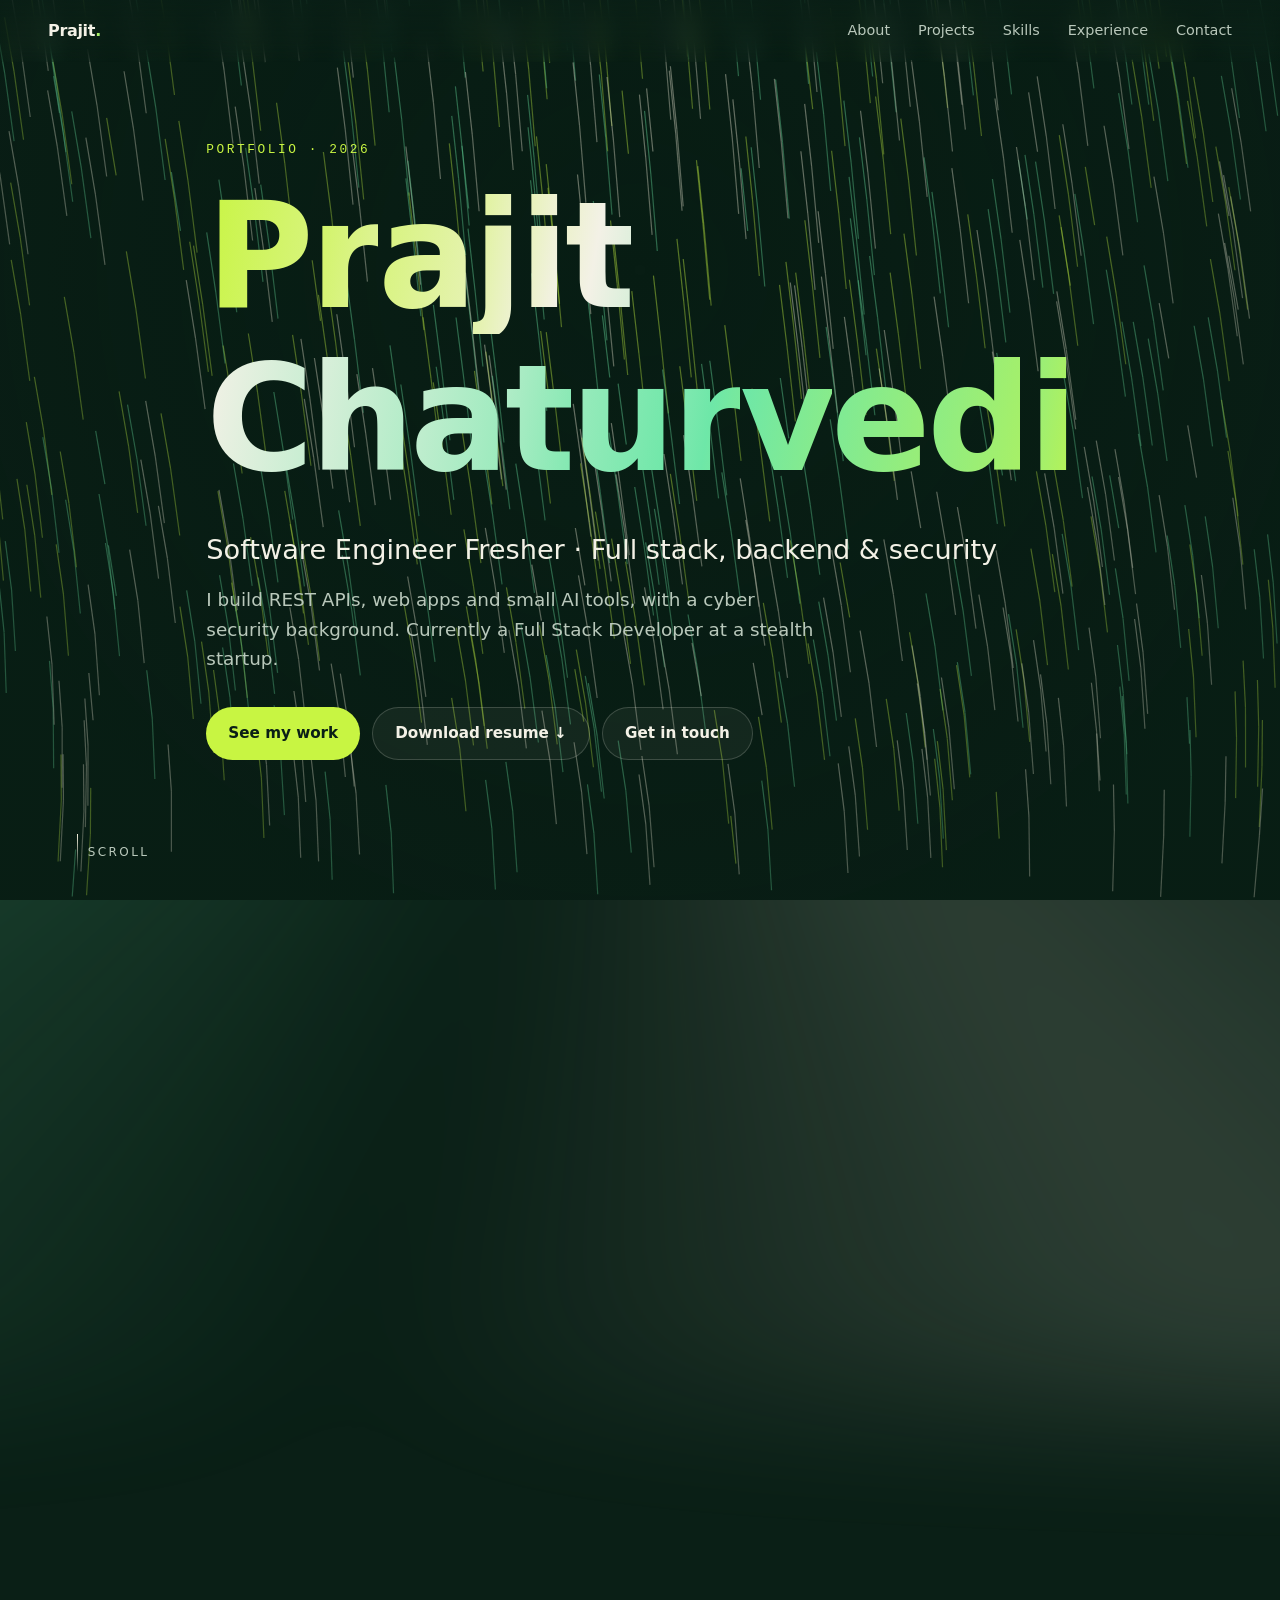
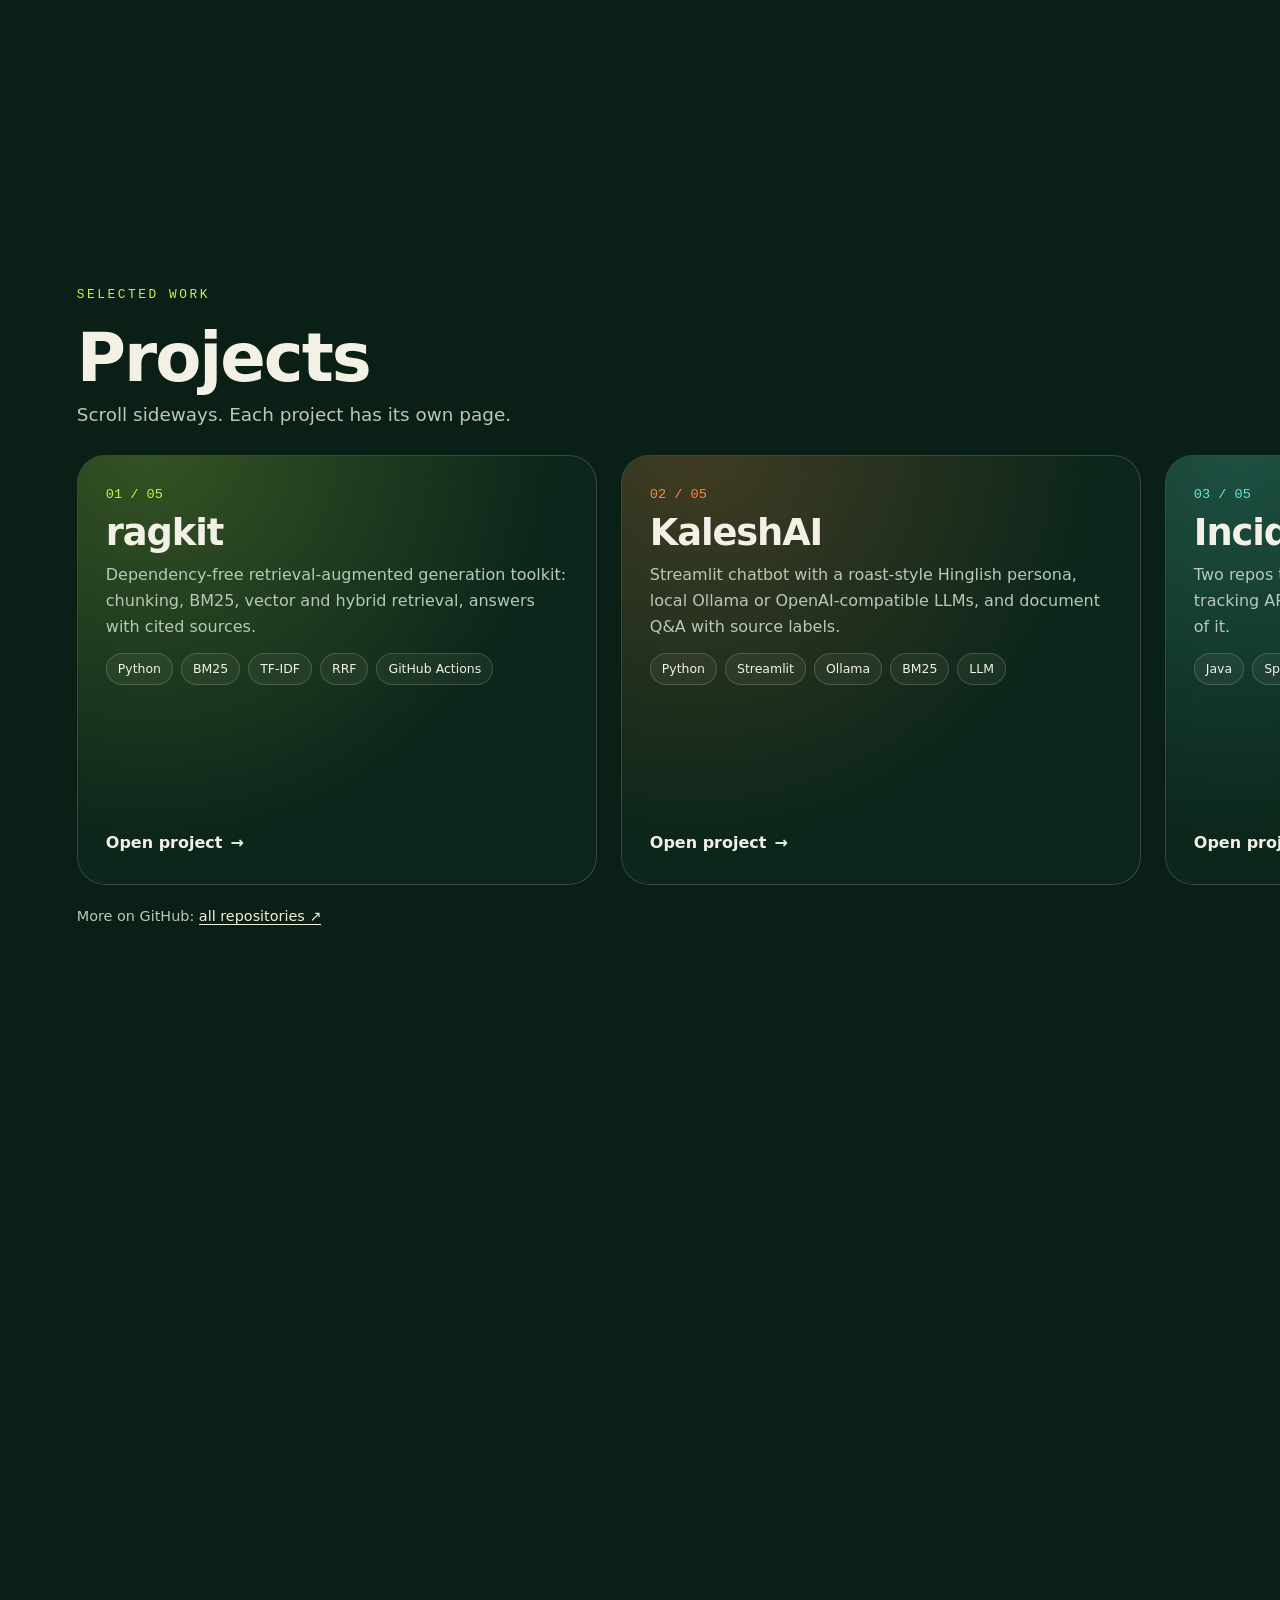
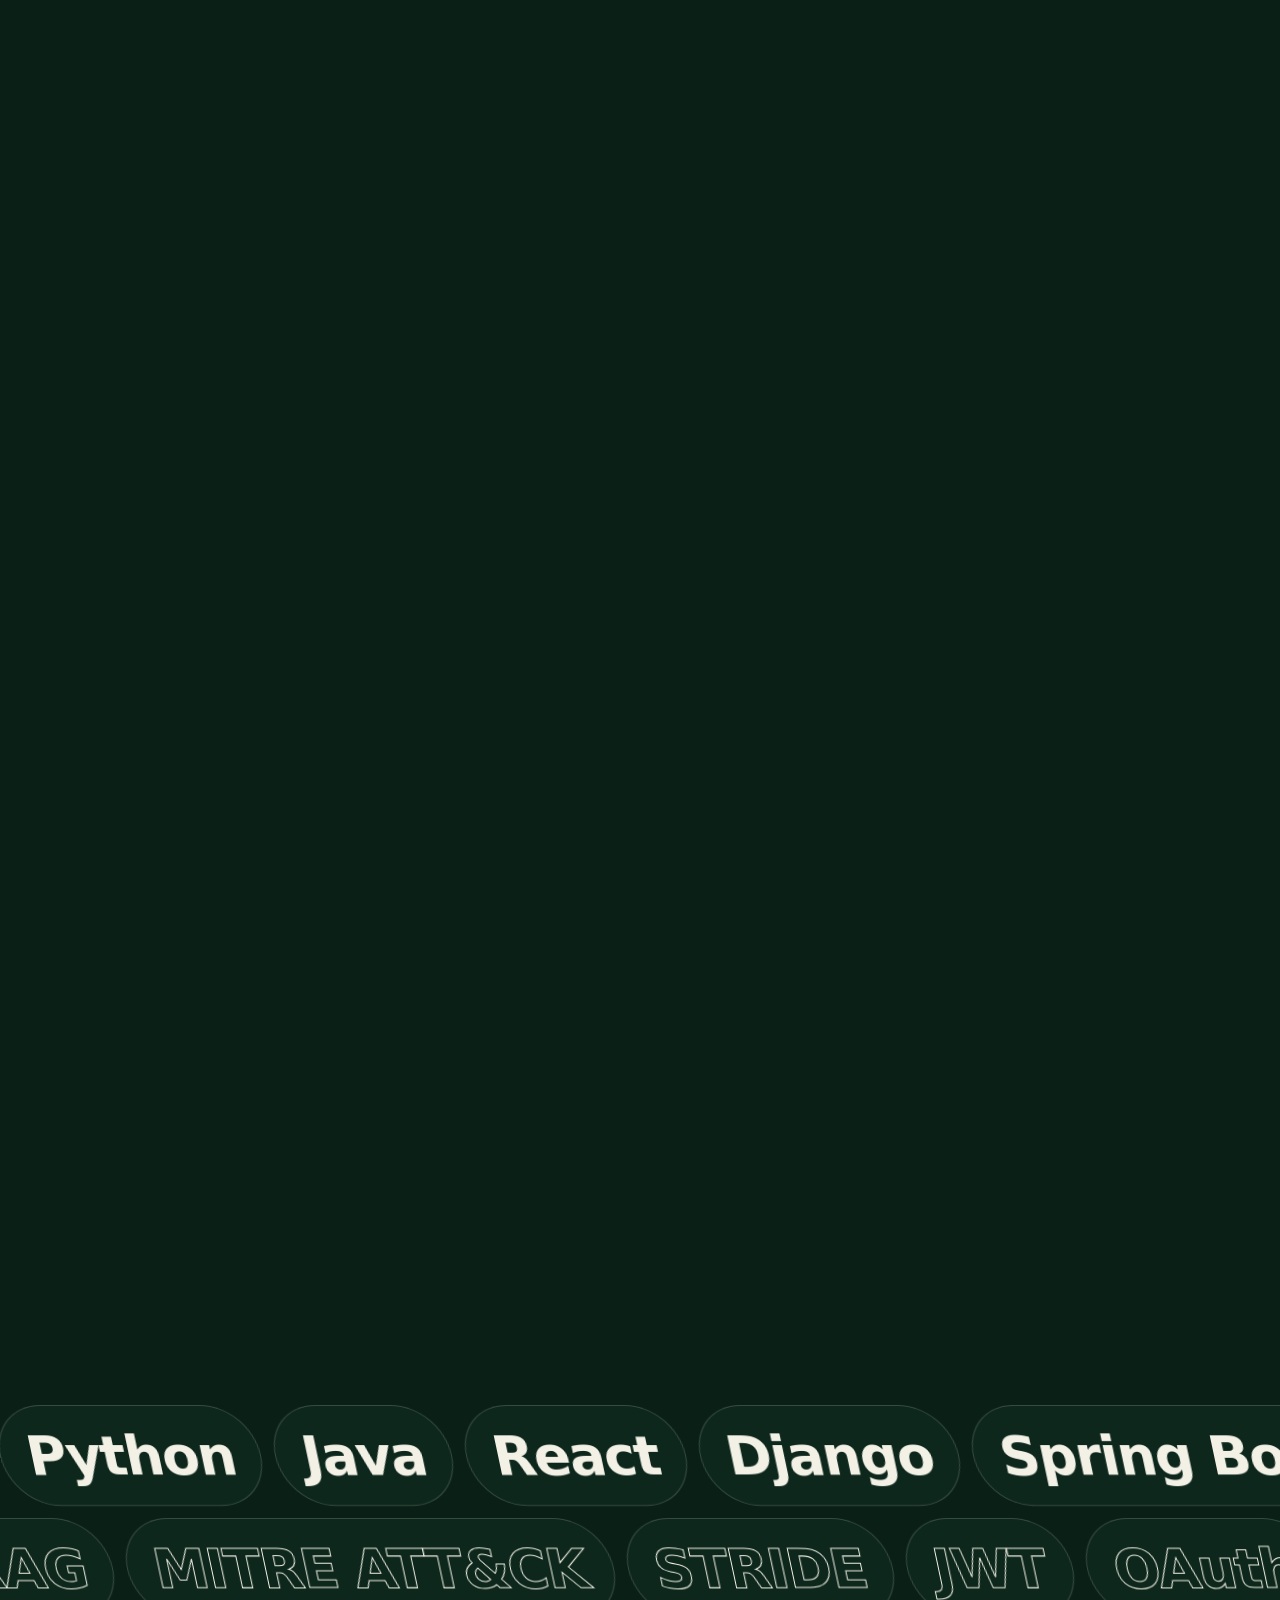
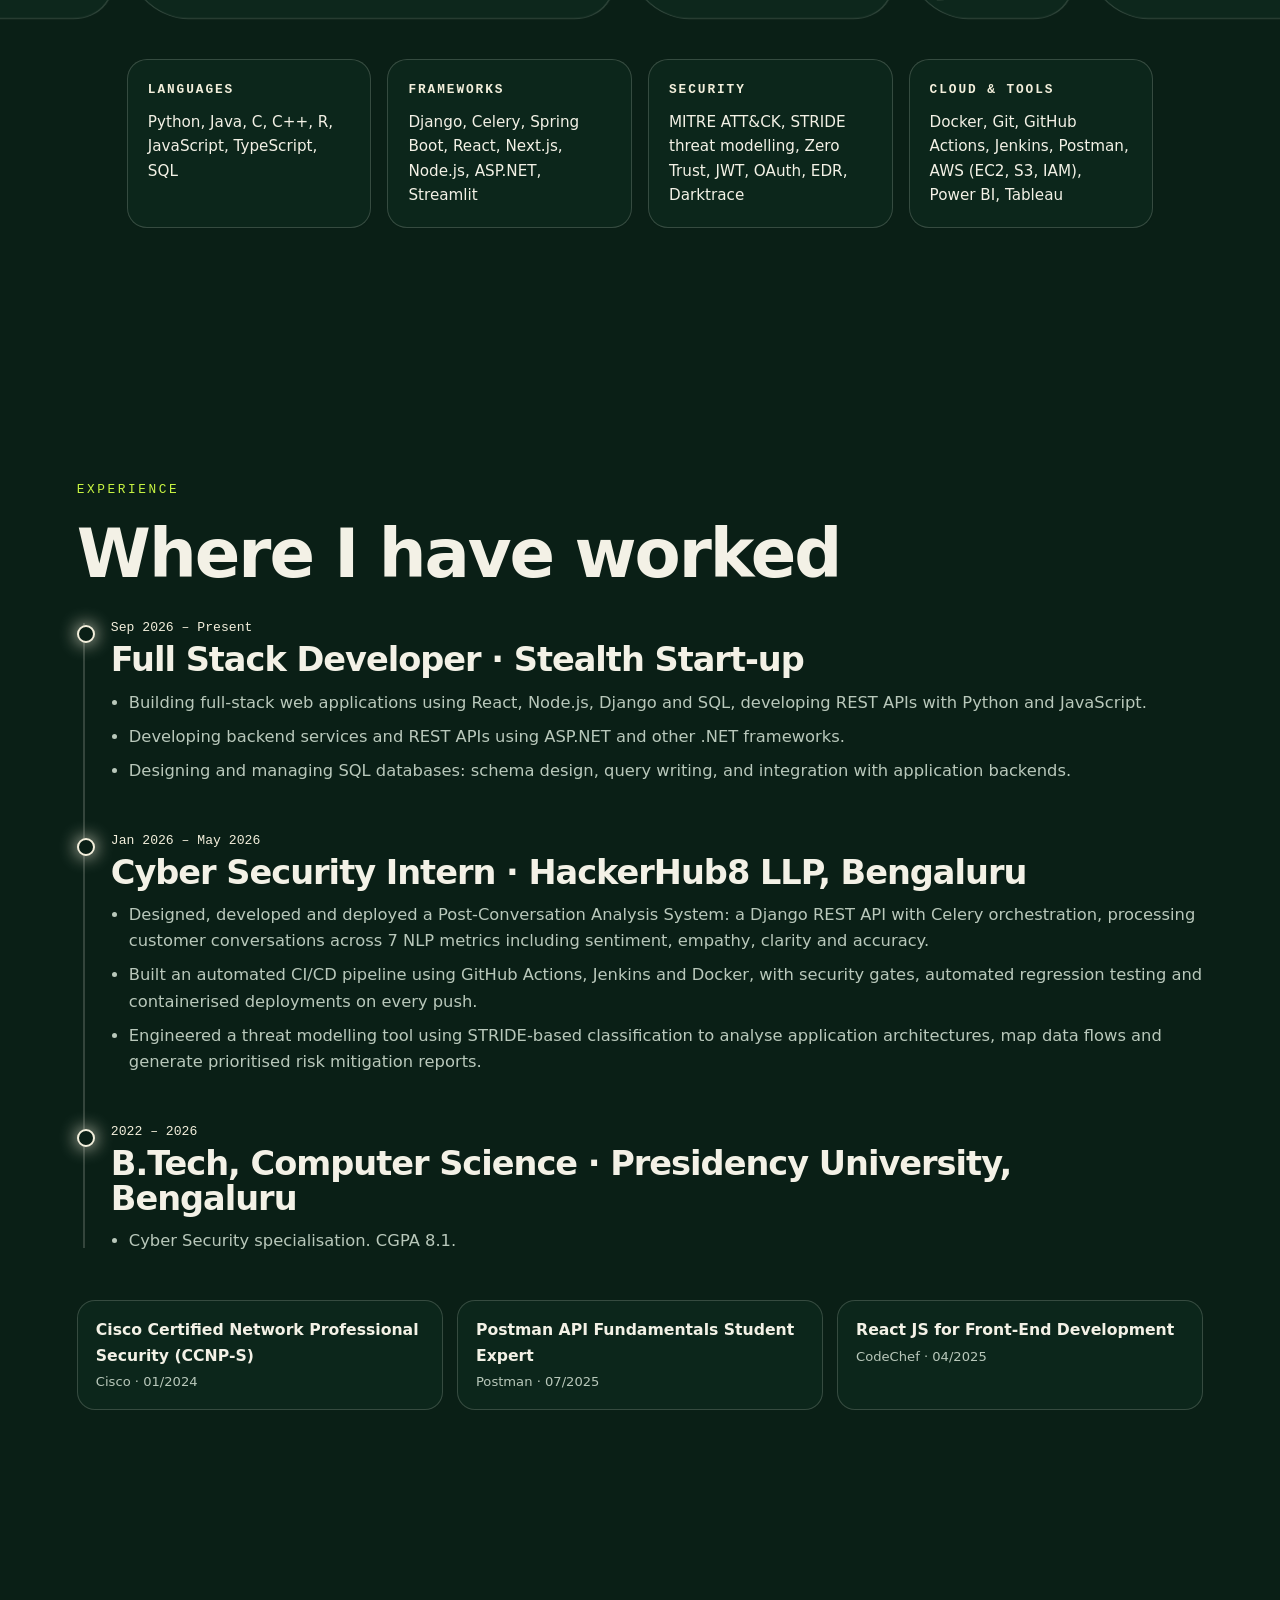
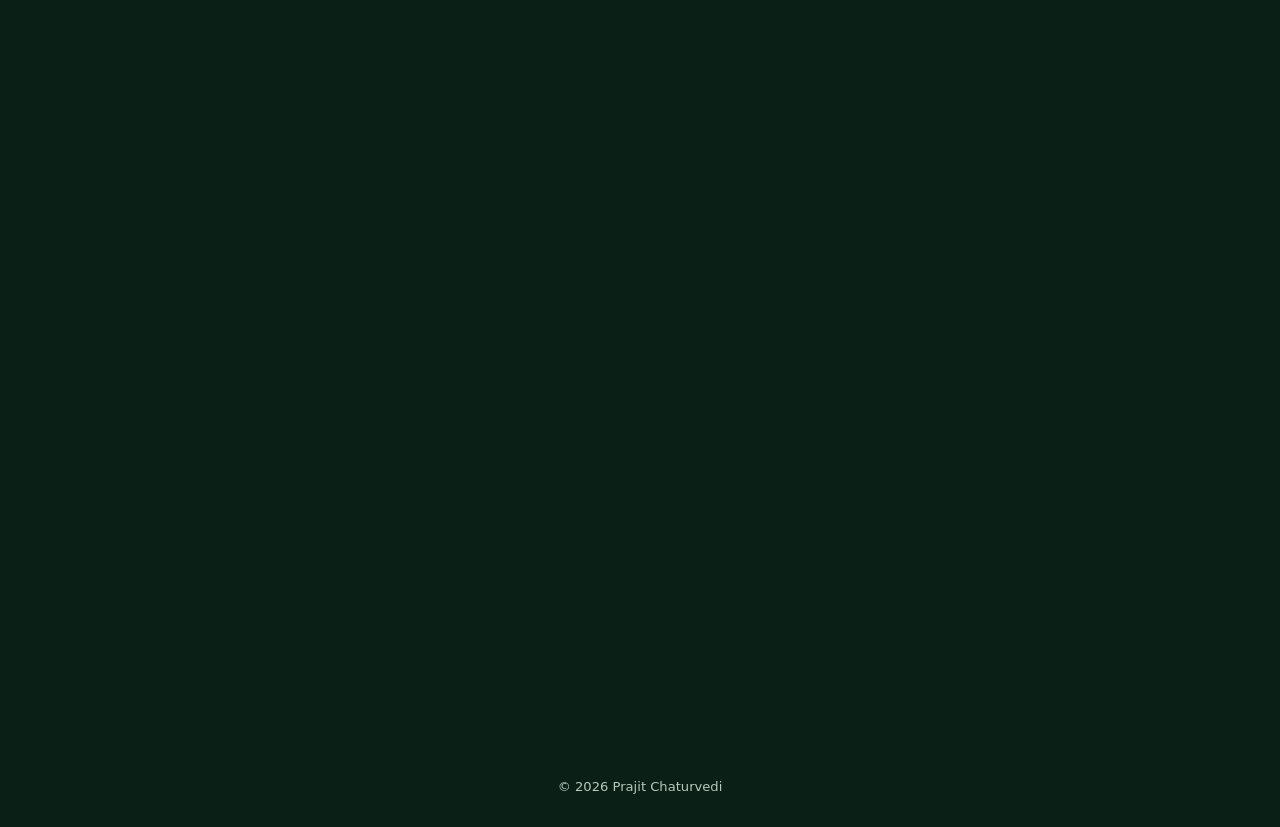
==== index.html @ 4cb47684 "Add portfolio site" ====
<!doctype html>
<html lang="en"><head><meta charset="utf-8"><meta name="viewport" content="width=device-width,initial-scale=1,viewport-fit=cover">
<title>Prajit Chaturvedi · Software Engineer</title><meta name="description" content="Portfolio of Prajit Chaturvedi: fresher software engineer. Full stack, backend, RAG and security projects.">
<meta property="og:title" content="Prajit Chaturvedi · Software Engineer"><meta property="og:description" content="Portfolio of Prajit Chaturvedi: fresher software engineer. Full stack, backend, RAG and security projects."><meta name="theme-color" content="#0a1f16">
<link rel="icon" href="data:image/svg+xml,%3Csvg xmlns='http://www.w3.org/2000/svg' viewBox='0 0 100 100'%3E%3Crect width='100' height='100' rx='24' fill='%230a1f16'/%3E%3Ctext x='50' y='68' font-size='56' font-family='sans-serif' font-weight='800' text-anchor='middle' fill='%23c8f542'%3EP%3C/text%3E%3C/svg%3E">
<link rel="stylesheet" href="css/style.css"></head>
<body data-theme="home"><canvas id="bg"></canvas><div class="conic"></div><div class="grain"></div><div class="progress"></div>
<nav><a class="logo" href="#top">Prajit<span class="grad">.</span></a><div class="links"><a href="#about">About</a><a href="#projects">Projects</a><a href="#skills">Skills</a><a href="#experience">Experience</a><a href="#contact">Contact</a></div></nav>
<section class="hero" id="top"><div class="wrap">
<div class="eyebrow">Portfolio · 2026</div>
<h1 class="gs" data-split>Prajit
Chaturvedi</h1>
<p class="role reveal" data-d=".9">Software Engineer Fresher · Full stack, backend &amp; security</p>
<p class="sub reveal" data-d="1.05">I build REST APIs, web apps and small AI tools, with a cyber security background. Currently a Full Stack Developer at a stealth startup.</p>
<div class="cta reveal" data-d="1.2"><a class="btn primary" href="#projects">See my work</a><a class="btn" href="assets/Prajit-Chaturvedi-Resume.pdf" download="Prajit Chaturvedi Resume.pdf">Download resume ↓</a><a class="btn" href="#contact">Get in touch</a></div></div>
<div class="scrollhint"><i></i>scroll</div></section>
<section id="about"><div class="wrap about-grid"><div><div class="eyebrow reveal">About</div><h2 class="reveal">Backend-minded, security-trained.</h2>
<p class="reveal">I am a B.Tech Computer Science graduate (Cyber Security specialisation) from Presidency University, Bengaluru. I started in security, building tools and a CI/CD pipeline with security gates during an internship, and moved into full stack work.</p>
<p class="reveal">Now I work as a Full Stack Developer at a stealth startup, building web apps and REST APIs with .NET and SQL. On the side I build projects in Python, Java and React: a RAG toolkit, a chatbot, an incident tracker, and a content dashboard.</p>
<p class="reveal">Looking for backend, full stack and Gen-AI roles, in Bangalore or remote.</p></div>
<div class="stats reveal"><div class="stat"><b class="grad">2026</b><span>B.Tech CSE (Cyber Security) · CGPA 8.1</span></div><div class="stat"><b class="grad">5</b><span>Showcase projects below</span></div><div class="stat"><b class="grad">CCNP-S</b><span>Cisco certified, 2024</span></div><div class="stat"><b class="grad">Sep '26</b><span>Full Stack Developer, stealth startup</span></div></div></div></section>
<div class="hpin" id="projects" style="--n:5"><div class="hsticky"><div class="hhead"><div class="eyebrow">Selected work</div><h2>Projects</h2><p>Scroll sideways. Each project has its own page.</p></div>
<div class="htrack"><a class="pcard" style="--pc:#c8f542" href="projects/ragkit.html"><div><div class="num">01 / 05</div><h3>ragkit</h3><p>Dependency-free retrieval-augmented generation toolkit: chunking, BM25, vector and hybrid retrieval, answers with cited sources.</p><div class="chips"><span class="chip">Python</span><span class="chip">BM25</span><span class="chip">TF-IDF</span><span class="chip">RRF</span><span class="chip">GitHub Actions</span></div></div><div class="open">Open project <span>→</span></div></a><a class="pcard" style="--pc:#ff8a3d" href="projects/kalesh.html"><div><div class="num">02 / 05</div><h3>KaleshAI</h3><p>Streamlit chatbot with a roast-style Hinglish persona, local Ollama or OpenAI-compatible LLMs, and document Q&amp;A with source labels.</p><div class="chips"><span class="chip">Python</span><span class="chip">Streamlit</span><span class="chip">Ollama</span><span class="chip">BM25</span><span class="chip">LLM</span></div></div><div class="open">Open project <span>→</span></div></a><a class="pcard" style="--pc:#5eead4" href="projects/triage.html"><div><div class="num">03 / 05</div><h3>Incident Triage</h3><p>Two repos that work together: a Spring Boot incident-tracking API and a React + TypeScript dashboard on top of it.</p><div class="chips"><span class="chip">Java</span><span class="chip">Spring Boot</span><span class="chip">H2</span><span class="chip">React</span><span class="chip">TypeScript</span></div></div><div class="open">Open project <span>→</span></div></a><a class="pcard" style="--pc:#ffc247" href="projects/pulseboard.html"><div><div class="num">04 / 05</div><h3>Pulseboard</h3><p>Next.js dashboard that mixes news, movie recommendations and mock social posts in one feed, with favourites, search and drag-and-drop.</p><div class="chips"><span class="chip">Next.js</span><span class="chip">React</span><span class="chip">TypeScript</span><span class="chip">Redux Toolkit</span></div></div><div class="open">Open project <span>→</span></div></a><a class="pcard" style="--pc:#6ee7a8" href="projects/pca.html"><div><div class="num">05 / 05</div><h3>Post-Conversation Analysis</h3><p>Analyses customer support conversations across seven NLP metrics, with scheduled background processing and an admin dashboard.</p><div class="chips"><span class="chip">Python</span><span class="chip">Django REST</span><span class="chip">Celery</span><span class="chip">TextBlob</span><span class="chip">NLTK</span></div></div><div class="open">Open project <span>→</span></div></a></div>
<div class="more">More on GitHub: <a href="https://github.com/Prajit-22" target="_blank" rel="noopener">all repositories ↗</a></div></div></div>
<section class="skills" id="skills"><div class="wrap"><div class="eyebrow reveal">Skills</div><h2 class="reveal">Toolbox</h2></div>
<div class="mq " aria-hidden="true"><span>Python</span><span>Java</span><span>React</span><span>Django</span><span>Spring Boot</span><span>Next.js</span><span>TypeScript</span><span>SQL</span><span>ASP.NET</span><span>Docker</span><span>Celery</span><span>REST APIs</span><span>Python</span><span>Java</span><span>React</span><span>Django</span><span>Spring Boot</span><span>Next.js</span><span>TypeScript</span><span>SQL</span><span>ASP.NET</span><span>Docker</span><span>Celery</span><span>REST APIs</span></div><div class="mq alt" aria-hidden="true"><span>MITRE ATT&amp;CK</span><span>STRIDE</span><span>JWT</span><span>OAuth</span><span>Zero Trust</span><span>GitHub Actions</span><span>Jenkins</span><span>Postman</span><span>AWS EC2 · S3 · IAM</span><span>Git</span><span>Node.js</span><span>RAG</span><span>MITRE ATT&amp;CK</span><span>STRIDE</span><span>JWT</span><span>OAuth</span><span>Zero Trust</span><span>GitHub Actions</span><span>Jenkins</span><span>Postman</span><span>AWS EC2 · S3 · IAM</span><span>Git</span><span>Node.js</span><span>RAG</span></div>
<div class="wrap"><div class="skillgrid">
<div class="sk reveal"><h4>Languages</h4><p>Python, Java, C, C++, R, JavaScript, TypeScript, SQL</p></div>
<div class="sk reveal" data-d=".06"><h4>Frameworks</h4><p>Django, Celery, Spring Boot, React, Next.js, Node.js, ASP.NET, Streamlit</p></div>
<div class="sk reveal" data-d=".12"><h4>Security</h4><p>MITRE ATT&amp;CK, STRIDE threat modelling, Zero Trust, JWT, OAuth, EDR, Darktrace</p></div>
<div class="sk reveal" data-d=".18"><h4>Cloud &amp; tools</h4><p>Docker, Git, GitHub Actions, Jenkins, Postman, AWS (EC2, S3, IAM), Power BI, Tableau</p></div></div></div></section>
<section id="experience"><div class="wrap"><div class="eyebrow reveal">Experience</div><h2 class="reveal">Where I have worked</h2>
<div class="tl"><div class="rail"></div><div class="fill"></div>
<div class="job reveal"><div class="when">Sep 2026 – Present</div><h3>Full Stack Developer · Stealth Start-up</h3><ul>
<li>Building full-stack web applications using React, Node.js, Django and SQL, developing REST APIs with Python and JavaScript.</li>
<li>Developing backend services and REST APIs using ASP.NET and other .NET frameworks.</li>
<li>Designing and managing SQL databases: schema design, query writing, and integration with application backends.</li></ul></div>
<div class="job reveal"><div class="when">Jan 2026 – May 2026</div><h3>Cyber Security Intern · HackerHub8 LLP, Bengaluru</h3><ul>
<li>Designed, developed and deployed a Post-Conversation Analysis System: a Django REST API with Celery orchestration, processing customer conversations across 7 NLP metrics including sentiment, empathy, clarity and accuracy.</li>
<li>Built an automated CI/CD pipeline using GitHub Actions, Jenkins and Docker, with security gates, automated regression testing and containerised deployments on every push.</li>
<li>Engineered a threat modelling tool using STRIDE-based classification to analyse application architectures, map data flows and generate prioritised risk mitigation reports.</li></ul></div>
<div class="job reveal"><div class="when">2022 – 2026</div><h3>B.Tech, Computer Science · Presidency University, Bengaluru</h3><ul><li>Cyber Security specialisation. CGPA 8.1.</li></ul></div></div>
<div class="certs"><div class="cert reveal"><b>Cisco Certified Network Professional Security (CCNP-S)</b><span>Cisco · 01/2024</span></div><div class="cert reveal"><b>Postman API Fundamentals Student Expert</b><span>Postman · 07/2025</span></div><div class="cert reveal"><b>React JS for Front-End Development</b><span>CodeChef · 04/2025</span></div></div></div></section>
<section class="contact" id="contact"><div class="eyebrow reveal">Contact</div><h2 class="reveal">Let's build something.</h2>
<a class="mail grad reveal" href="mailto:contact.prjtchaturvedi@gmail.com">contact.prjtchaturvedi@gmail.com</a>
<div class="row reveal"><button class="btn" id="copy" type="button">Copy email</button><a class="btn" href="https://www.linkedin.com/in/prajit-chaturvedi-577b57255" target="_blank" rel="noopener">LinkedIn ↗</a><a class="btn" href="https://github.com/Prajit-22" target="_blank" rel="noopener">GitHub ↗</a><a class="btn primary" href="assets/Prajit-Chaturvedi-Resume.pdf" download="Prajit Chaturvedi Resume.pdf">Download resume ↓</a></div></section>
<footer>© <span id="yr"></span> Prajit Chaturvedi</footer>
<script src="js/bg.js"></script><script src="js/main.js"></script></body></html>
---- css/style.css ----
:root{--bg:#0a1f16;--fg:#f3f1e6;--mut:#b9c8bb;--a:#c8f542;--b:#f0d58a;--c:#6ee7a8;--line:rgba(243,241,230,.18);--card:rgba(15,45,32,.62);--accent:var(--a);--accent2:var(--b)}
*{box-sizing:border-box;margin:0;padding:0}
html{scroll-behavior:smooth;-webkit-text-size-adjust:100%}
body{background:var(--bg);color:var(--fg);font-family:Inter,ui-sans-serif,system-ui,-apple-system,"Segoe UI",Roboto,sans-serif;line-height:1.6;overflow-x:hidden}
a{color:inherit;text-decoration:none}
#bg{position:fixed;inset:0;width:100%;height:100%;z-index:-3;display:block}
.conic{position:fixed;left:50%;top:50%;width:150vmax;height:150vmax;margin:-75vmax 0 0 -75vmax;z-index:-4;opacity:.16;filter:blur(70px);will-change:transform;
 background:conic-gradient(from 0deg,var(--accent),transparent 25%,var(--accent2),transparent 55%,var(--c),transparent 80%,var(--accent))}
.grain{position:fixed;inset:0;z-index:-2;pointer-events:none;opacity:.5;background:radial-gradient(ellipse at 50% 30%,transparent 0,rgba(10,31,22,.55) 80%)}
.progress{position:fixed;top:0;left:0;height:3px;width:100%;transform-origin:0 50%;transform:scaleX(0);background:linear-gradient(90deg,var(--accent),var(--accent2));z-index:50}
nav{position:fixed;top:0;left:0;right:0;display:flex;justify-content:space-between;align-items:center;padding:18px clamp(18px,4vw,48px);z-index:40;backdrop-filter:blur(10px);background:linear-gradient(180deg,rgba(10,31,22,.7),transparent)}
nav .logo{font-weight:800;letter-spacing:-.02em}
nav .links{display:flex;gap:clamp(12px,2.2vw,28px);font-size:.9rem;color:var(--mut)}
nav .links a:hover{color:var(--fg)}
section{position:relative;padding:clamp(80px,14vh,160px) clamp(20px,6vw,96px)}
.wrap{max-width:1180px;margin:0 auto}
.eyebrow{font-family:ui-monospace,Menlo,Consolas,monospace;font-size:.8rem;letter-spacing:.2em;text-transform:uppercase;color:var(--accent);margin-bottom:18px}
h1,h2,h3{letter-spacing:-.03em;line-height:1.05}
h2{font-size:clamp(2rem,5.5vw,4.2rem);margin-bottom:28px}
p{color:var(--mut);font-size:clamp(1rem,1.5vw,1.15rem)}
.grad{background:linear-gradient(100deg,var(--accent),var(--c));-webkit-background-clip:text;background-clip:text;color:transparent;background-size:200% 100%}
.reveal{opacity:0;transform:translateY(40px);transition:opacity .9s cubic-bezier(.2,.7,.2,1),transform .9s cubic-bezier(.2,.7,.2,1)}
.reveal.in{opacity:1;transform:none}
.hero{min-height:100svh;display:flex;flex-direction:column;justify-content:center}
.hero h1{font-size:clamp(3rem,11.5vw,10rem);font-weight:900}
.hero h1 .ln{display:block;overflow:hidden;padding-bottom:.06em}
.hero h1 .ch{display:inline-block;transform:translateY(110%) rotate(8deg);animation:up 1s cubic-bezier(.2,.8,.2,1) forwards}
@keyframes up{to{transform:none}}
.hero .role{font-size:clamp(1.1rem,2.4vw,1.7rem);margin-top:22px;color:var(--fg)}
.hero .sub{max-width:620px;margin-top:14px}
.cta{display:flex;flex-wrap:wrap;gap:12px;margin-top:34px}
.btn{display:inline-flex;align-items:center;gap:8px;padding:13px 22px;border-radius:999px;border:1px solid var(--line);background:rgba(243,241,230,.05);font-weight:600;font-size:.95rem;transition:transform .25s,background .25s,border-color .25s;cursor:pointer;color:var(--fg);font-family:inherit}
.btn:hover{transform:translateY(-3px);border-color:var(--accent2);background:rgba(243,241,230,.12)}
.btn.primary{background:var(--accent);color:#0a1f16;border:0}
.scrollhint{position:absolute;bottom:28px;left:clamp(20px,6vw,96px);font-size:.75rem;letter-spacing:.2em;color:var(--mut);text-transform:uppercase;display:flex;gap:10px;align-items:center}
.scrollhint i{width:1px;height:38px;background:linear-gradient(var(--accent2),transparent);animation:drip 2s infinite}
@keyframes drip{0%{transform:scaleY(0);transform-origin:top}50%{transform:scaleY(1);transform-origin:top}51%{transform-origin:bottom}100%{transform:scaleY(0);transform-origin:bottom}}
.about-grid{display:grid;grid-template-columns:1.3fr 1fr;gap:clamp(24px,5vw,72px);align-items:start}
.about-grid p+p{margin-top:16px}
.stats{display:grid;grid-template-columns:1fr 1fr;gap:14px}
.stat{border:1px solid var(--line);background:var(--card);border-radius:20px;padding:22px;backdrop-filter:blur(8px)}
.stat b{display:block;font-size:2rem;letter-spacing:-.03em}
.stat span{font-size:.85rem;color:var(--mut)}
/* projects pinned */
.hpin{height:calc(var(--n,5)*85vh + 40vh);position:relative}
.hsticky{position:sticky;top:0;height:100vh;overflow:hidden;display:flex;flex-direction:column;justify-content:center}
.hhead{padding:0 clamp(20px,6vw,96px);margin-bottom:26px}
.hhead h2{margin-bottom:6px}
.htrack{display:flex;gap:24px;padding:0 clamp(20px,6vw,96px);will-change:transform}
.pcard{flex:0 0 min(78vw,520px);height:min(56vh,430px);border-radius:28px;border:1px solid var(--line);background:var(--card);backdrop-filter:blur(10px);padding:28px;display:flex;flex-direction:column;justify-content:space-between;position:relative;overflow:hidden;transition:border-color .3s,transform .3s}
.pcard:hover{border-color:var(--pc,var(--accent2));transform:translateY(-6px)}
.pcard::before{content:"";position:absolute;inset:-40%;background:radial-gradient(circle at 30% 20%,var(--pc,var(--accent)),transparent 45%);opacity:.22;transition:opacity .4s}
.pcard:hover::before{opacity:.45}
.pcard>*{position:relative}
.pcard .num{font-family:ui-monospace,monospace;color:var(--pc);font-size:.85rem}
.pcard h3{font-size:clamp(1.6rem,3vw,2.3rem);margin:8px 0 10px}
.pcard p{font-size:1rem}
.chips{display:flex;flex-wrap:wrap;gap:8px;margin-top:14px}
.chip{font-size:.78rem;padding:5px 11px;border-radius:999px;border:1px solid var(--line);color:var(--fg);background:rgba(243,241,230,.05)}
.pcard .open{font-weight:700;display:flex;align-items:center;gap:8px;margin-top:16px}
.more{margin-top:20px;padding:0 clamp(20px,6vw,96px);font-size:.9rem;color:var(--mut)}
.more a{color:var(--accent2);border-bottom:1px solid currentColor}
/* skills */
.skills{overflow:hidden;padding-left:0;padding-right:0}
.skills .wrap{padding:0 clamp(20px,6vw,96px)}
.mq{display:flex;gap:14px;width:max-content;margin:12px 0;will-change:transform}
.mq span{font-size:clamp(1.4rem,4.5vw,3.4rem);font-weight:800;letter-spacing:-.03em;padding:6px 26px;border:1px solid var(--line);border-radius:999px;white-space:nowrap;background:var(--card)}
.mq.alt span{color:transparent;-webkit-text-stroke:1px var(--fg)}
.skillgrid{display:grid;grid-template-columns:repeat(auto-fit,minmax(240px,1fr));gap:16px;margin-top:40px}
.sk{border:1px solid var(--line);border-radius:20px;padding:20px;background:var(--card);backdrop-filter:blur(8px)}
.sk h4{font-size:.8rem;letter-spacing:.15em;text-transform:uppercase;color:var(--accent2);margin-bottom:10px;font-family:ui-monospace,monospace}
.sk p{font-size:.95rem;color:var(--fg)}
/* timeline */
.tl{position:relative;padding-left:34px;margin-top:20px}
.tl .rail{position:absolute;left:6px;top:6px;bottom:6px;width:2px;background:var(--line)}
.tl .fill{position:absolute;left:6px;top:6px;width:2px;height:0;background:linear-gradient(var(--accent),var(--accent2))}
.job{position:relative;margin-bottom:46px}
.job::before{content:"";position:absolute;left:-34px;top:8px;width:14px;height:14px;border-radius:50%;background:var(--bg);border:2px solid var(--accent2);box-shadow:0 0 18px var(--accent2)}
.job .when{font-family:ui-monospace,monospace;font-size:.82rem;color:var(--accent2)}
.job h3{font-size:clamp(1.4rem,3vw,2.1rem);margin:4px 0}
.job ul{margin-top:12px;padding-left:18px;color:var(--mut)}
.job li{margin-bottom:8px;font-size:1.02rem}
.certs{display:grid;grid-template-columns:repeat(auto-fit,minmax(260px,1fr));gap:14px;margin-top:30px}
.cert{border:1px solid var(--line);border-radius:18px;padding:16px 18px;background:var(--card)}
.cert b{display:block;font-size:.98rem}.cert span{font-size:.82rem;color:var(--mut)}
/* contact */
.contact{text-align:center;min-height:90vh;display:flex;flex-direction:column;justify-content:center;align-items:center}
.contact .mail{font-size:clamp(1.3rem,5vw,3.6rem);font-weight:800;letter-spacing:-.03em;word-break:break-all;display:inline-block;transition:transform .2s}
.contact .row{display:flex;flex-wrap:wrap;gap:12px;justify-content:center;margin-top:30px}
footer{padding:30px;text-align:center;color:var(--mut);font-size:.82rem}
/* detail pages */
.dhero{min-height:92svh;display:flex;flex-direction:column;justify-content:center;padding-top:110px}
.dhero h1{font-size:clamp(2.6rem,9vw,7.5rem);font-weight:900}
.back{position:fixed;top:18px;left:clamp(18px,4vw,48px);z-index:45;font-size:.9rem;padding:8px 16px;border-radius:999px;border:1px solid var(--line);background:rgba(10,31,22,.92);backdrop-filter:blur(10px)}
.dnav{position:fixed;top:18px;right:clamp(18px,4vw,48px);z-index:45;display:flex;gap:10px}
.dnav a{font-size:.9rem;padding:8px 16px;border-radius:999px;border:1px solid var(--line);background:rgba(10,31,22,.92);backdrop-filter:blur(10px)}
.facts{display:grid;grid-template-columns:repeat(auto-fit,minmax(230px,1fr));gap:16px;margin-top:30px}
.fact{border:1px solid var(--line);border-radius:22px;padding:22px;background:var(--card);backdrop-filter:blur(8px)}
.fact h4{font-size:1.15rem;margin-bottom:8px;letter-spacing:-.02em}
.fact p{font-size:.95rem}
.steps{counter-reset:s;display:grid;gap:18px;margin-top:20px}
.step{display:grid;grid-template-columns:70px 1fr;gap:18px;align-items:start;border-top:1px solid var(--line);padding-top:18px}
.step::before{counter-increment:s;content:"0" counter(s);font-family:ui-monospace,monospace;font-size:2rem;color:var(--accent2);font-weight:700}
.step h4{font-size:1.3rem;margin-bottom:4px}
.note{border-left:3px solid var(--accent2);padding:10px 16px;background:rgba(243,241,230,.05);border-radius:0 12px 12px 0;margin-top:22px;font-size:.95rem;color:var(--fg)}
.nextp{display:block;text-align:center;padding:90px 20px}
.nextp small{display:block;color:var(--mut);letter-spacing:.2em;text-transform:uppercase;font-size:.75rem;margin-bottom:10px}
.nextp b{font-size:clamp(2rem,7vw,5rem);letter-spacing:-.03em}
.demo{margin-top:24px;font-family:ui-monospace,Menlo,monospace;font-size:.88rem;border:1px solid var(--line);border-radius:16px;padding:16px;background:rgba(0,0,0,.35);color:var(--fg);overflow:auto;white-space:pre}
@media(max-width:820px){
 nav .links{display:none}
 .about-grid{grid-template-columns:1fr}
 .hpin{height:auto}
 .hsticky{position:static;height:auto;overflow:visible}
 .htrack{flex-direction:column;transform:none!important}
 .pcard{flex:none;height:auto;min-height:300px;gap:18px}
 .step{grid-template-columns:48px 1fr}
 .dnav{display:none}
}
@media(prefers-reduced-motion:reduce){.reveal{opacity:1;transform:none;transition:none}.hero h1 .ch{animation:none;transform:none}.conic{display:none}}

.gs .ch{background:linear-gradient(100deg,var(--accent),var(--fg),var(--c),var(--accent));background-size:1000% 100%;-webkit-background-clip:text;background-clip:text;color:transparent}
.dhero h1{overflow-wrap:anywhere;font-size:clamp(2.4rem,8vw,6.5rem)}
.hero h1 .ln{white-space:nowrap}
@media(max-width:820px){.dhero h1 .ln{white-space:normal}.hero h1{font-size:clamp(2.6rem,15vw,5rem)}}
.stat b{font-size:clamp(1.4rem,5vw,2rem)}
.dhero p{text-shadow:0 2px 14px rgba(10,31,22,.95)}
.dhero h1{overflow-wrap:break-word;font-size:clamp(2.2rem,7vw,5.5rem)}.dhero h1 .ln{white-space:normal}
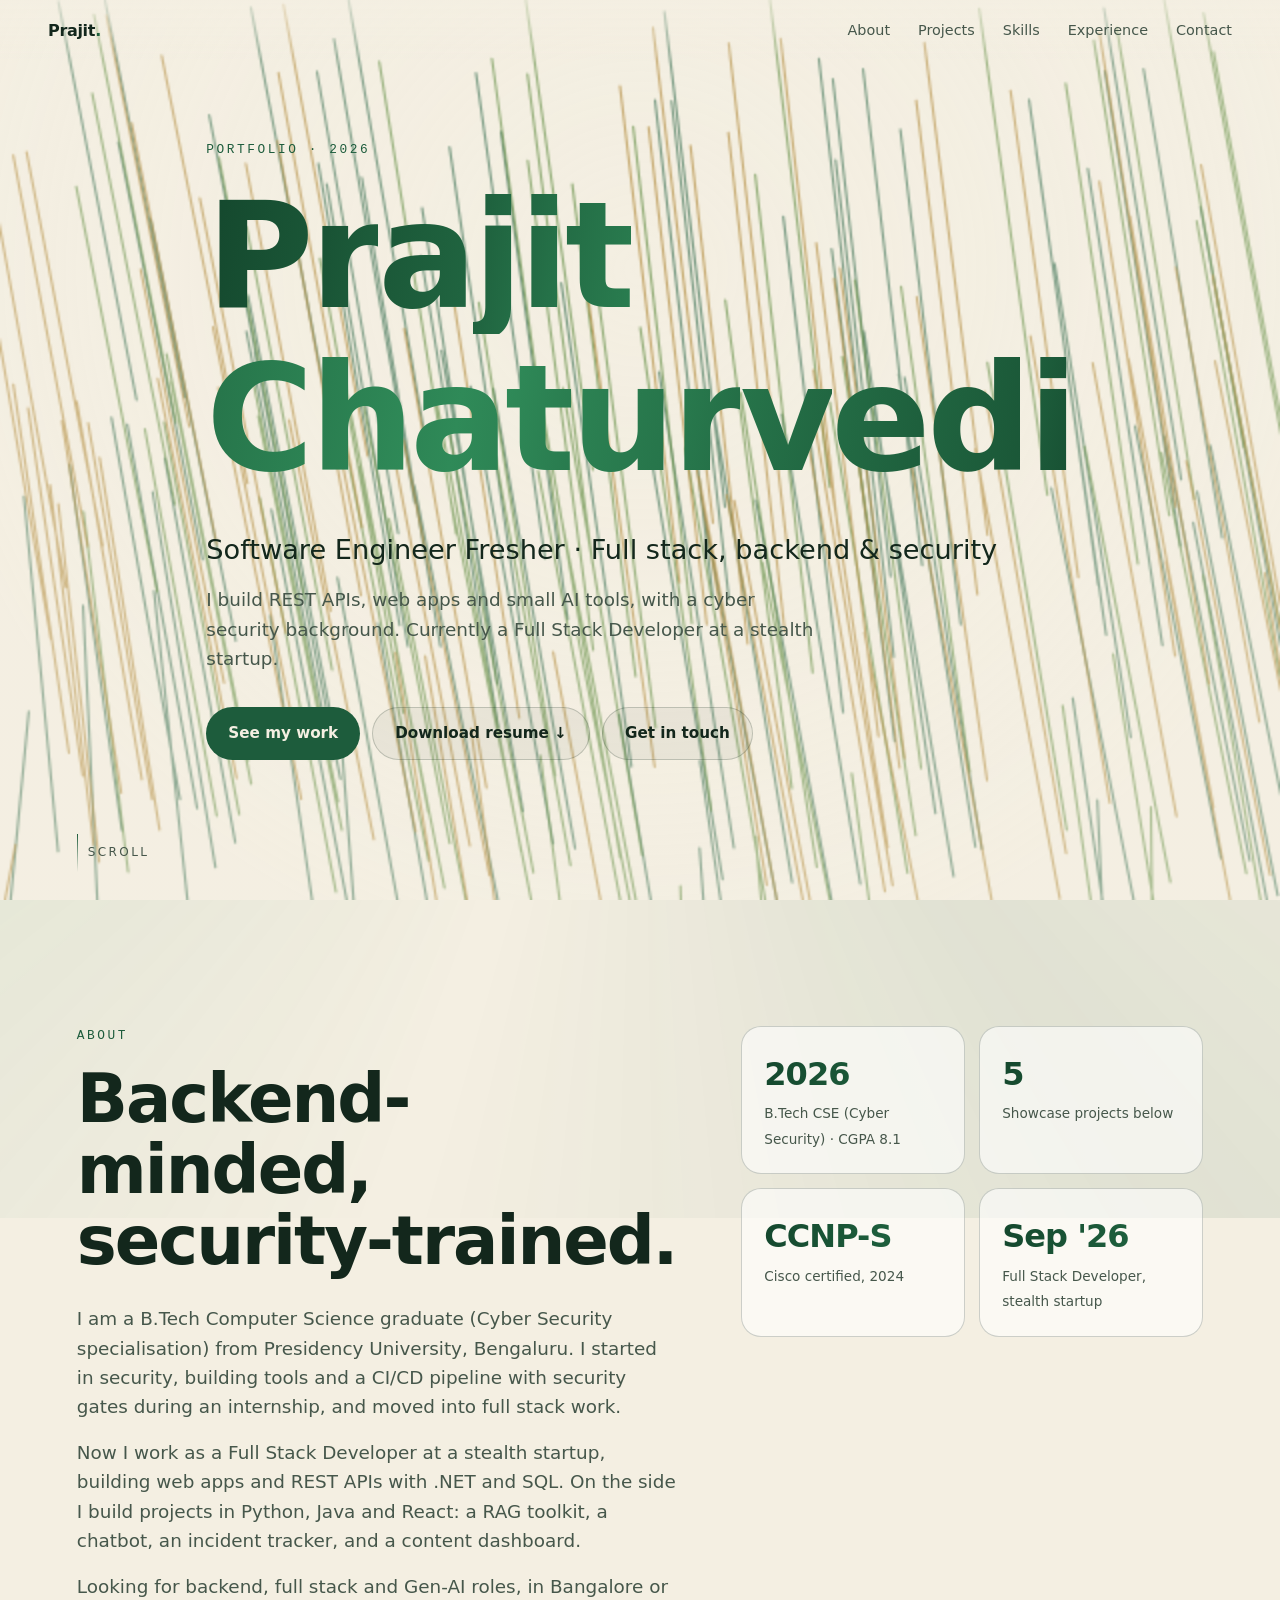
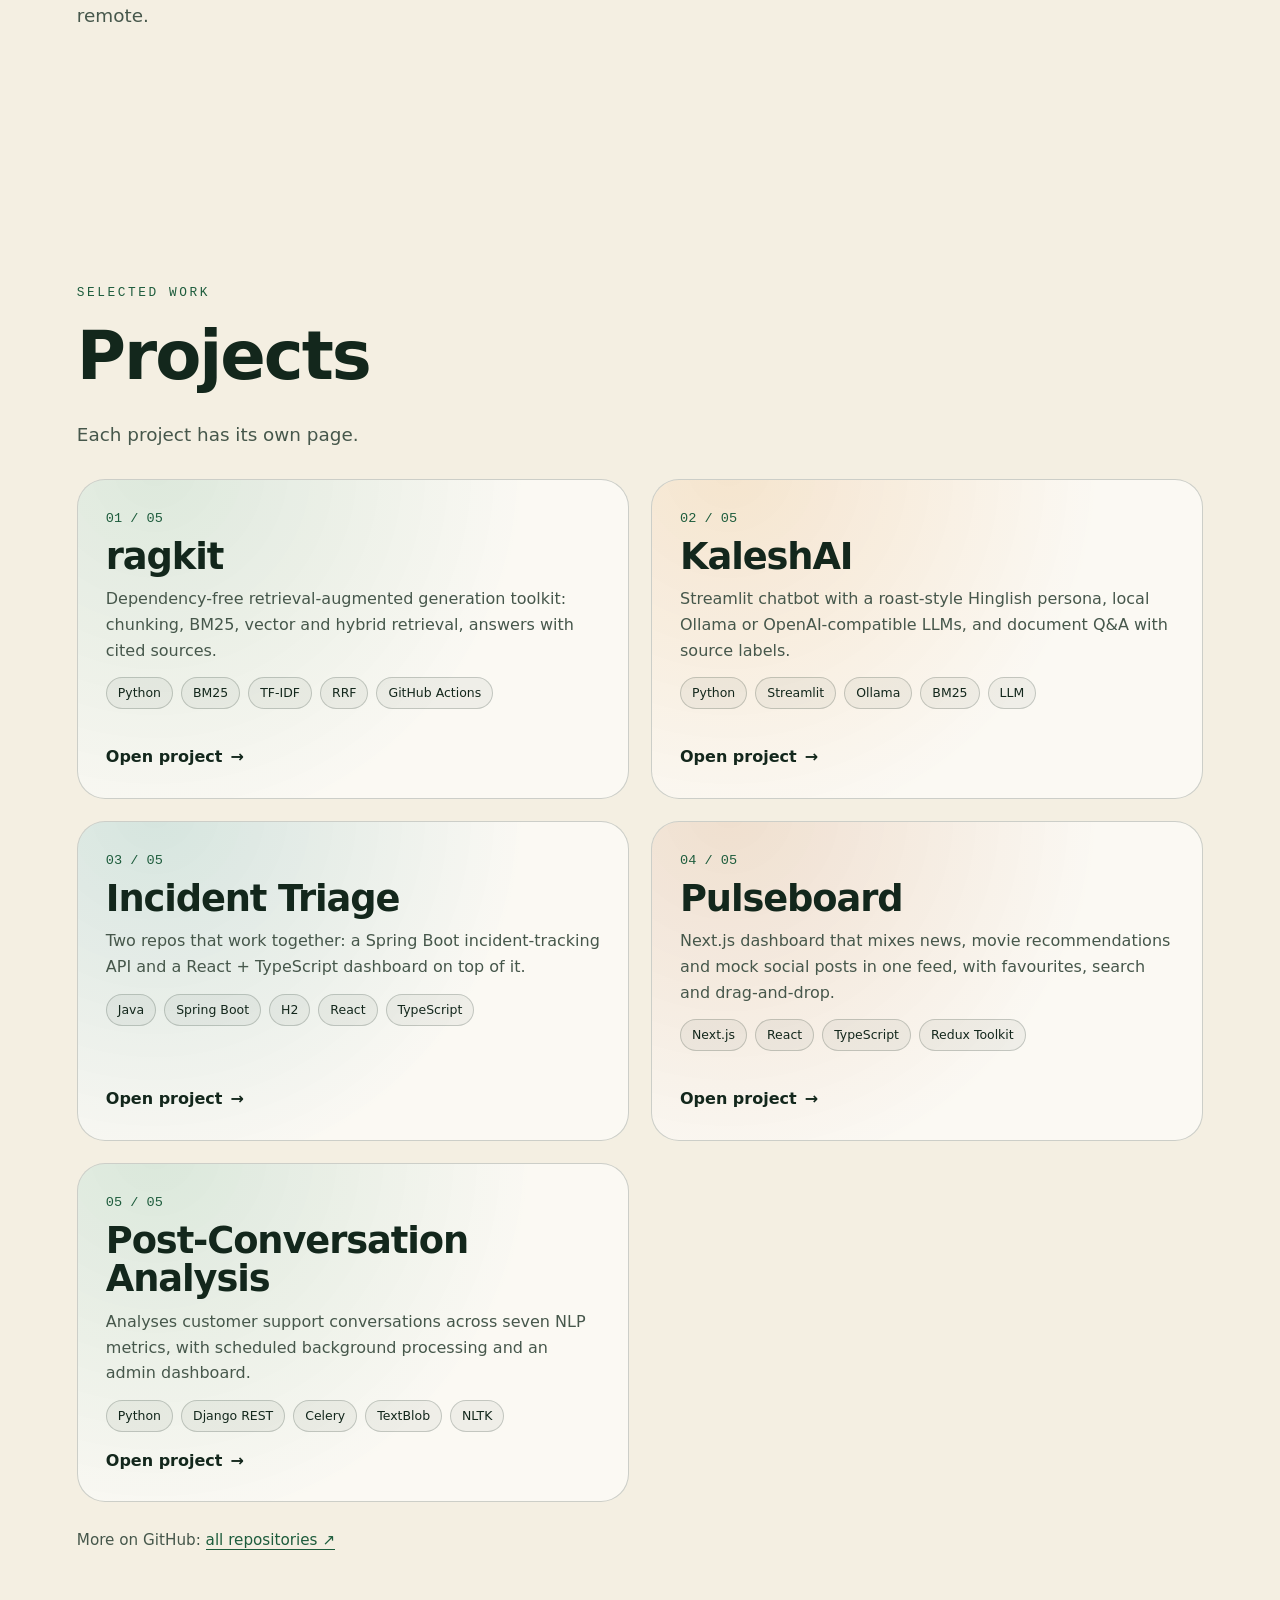
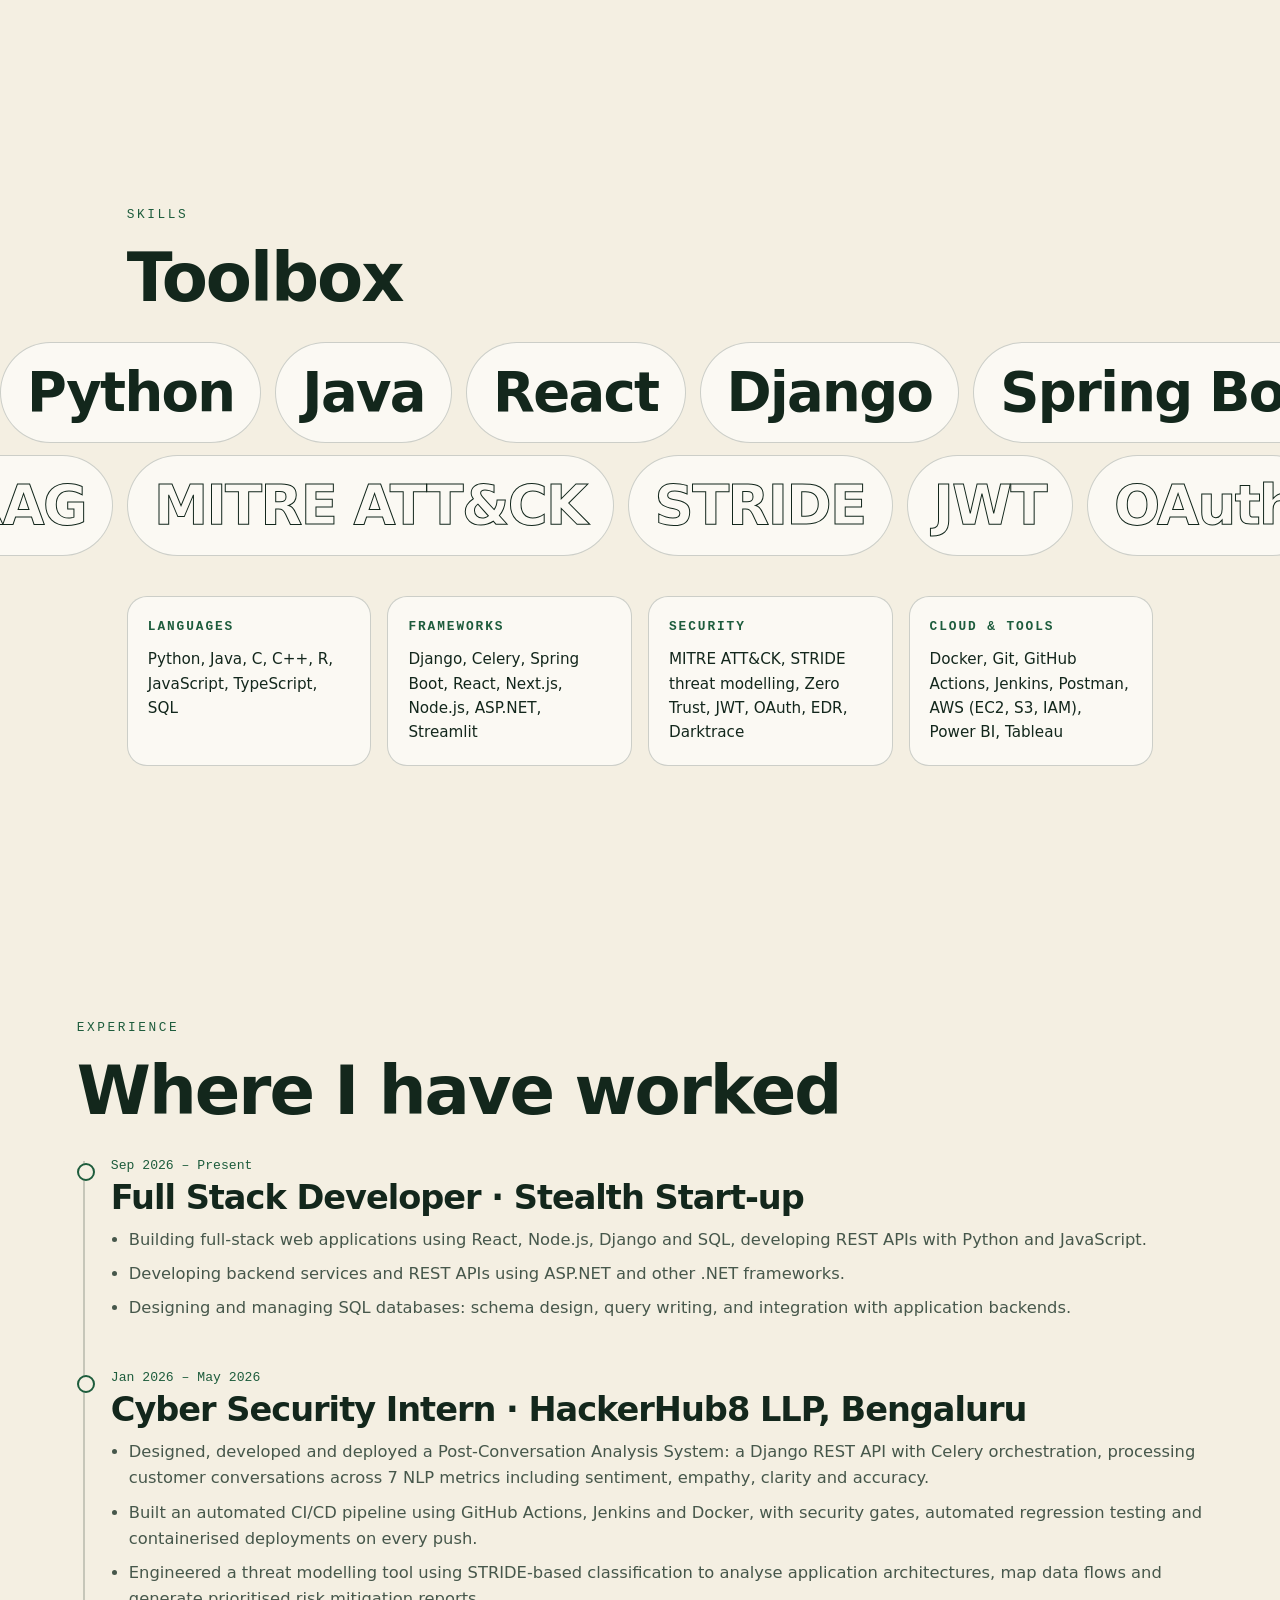
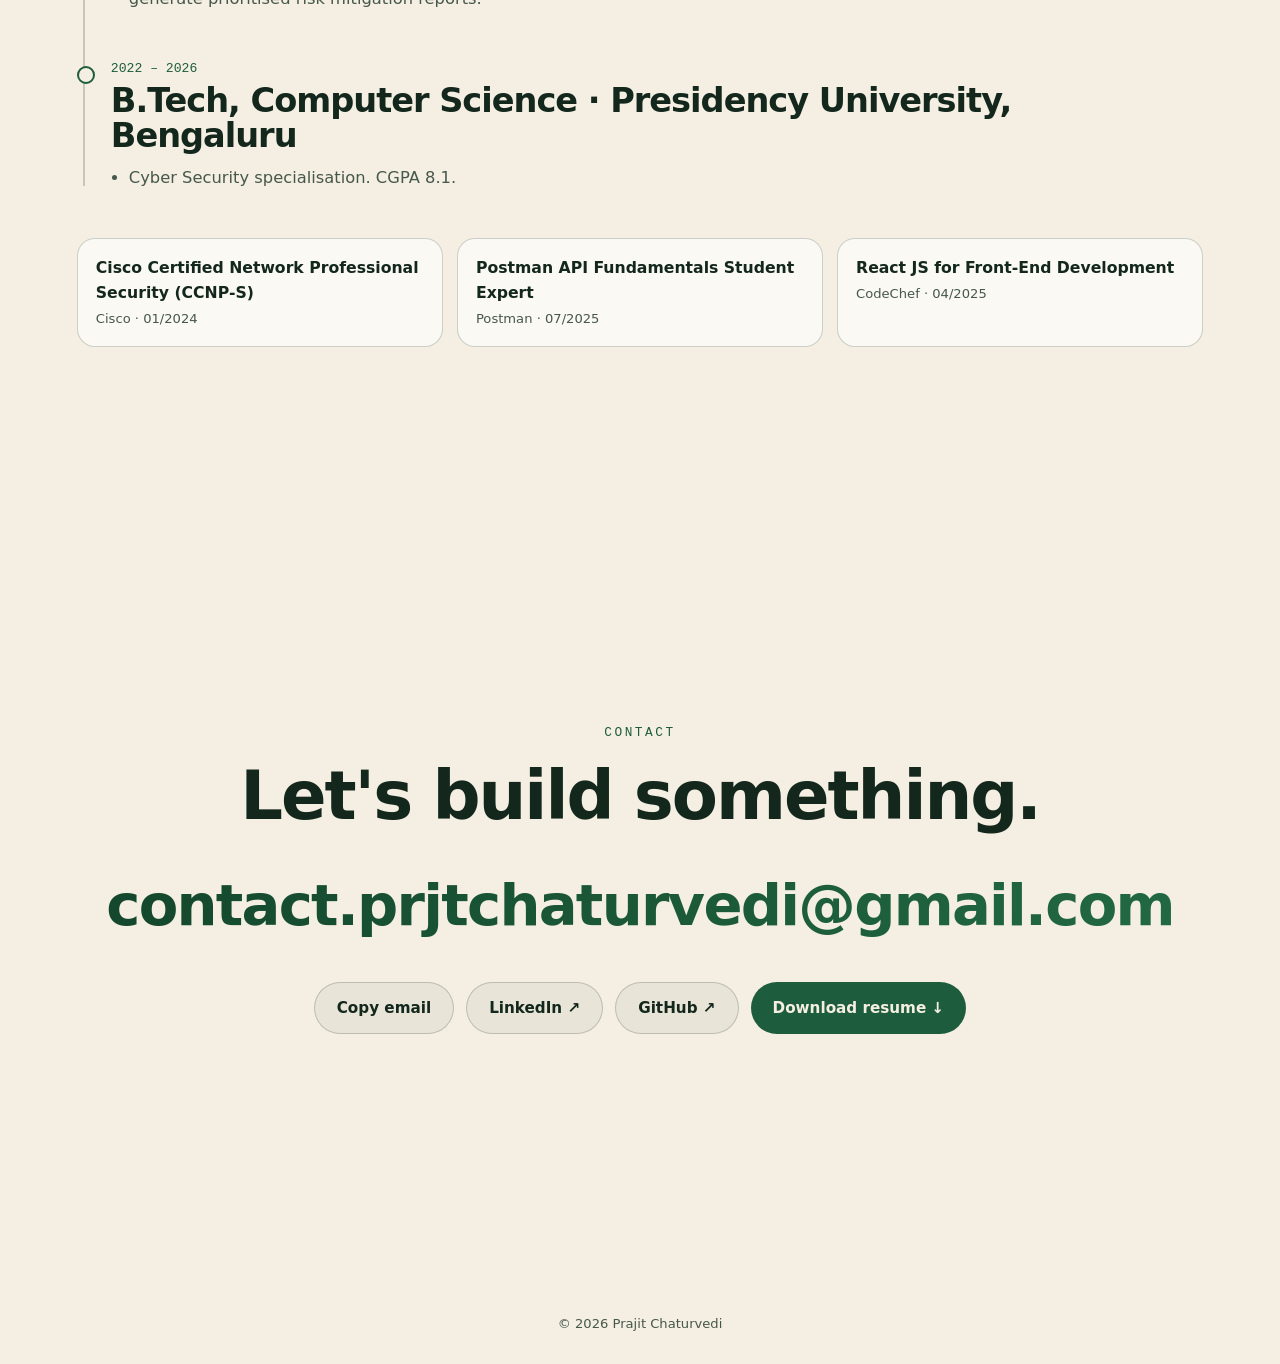
==== commit 4ed082a4: "Cream theme, vertical projects grid, lighter canvas, wheel inertia" ====
--- a/index.html
+++ b/index.html
@@ -1,8 +1,8 @@
 <!doctype html>
 <html lang="en"><head><meta charset="utf-8"><meta name="viewport" content="width=device-width,initial-scale=1,viewport-fit=cover">
 <title>Prajit Chaturvedi · Software Engineer</title><meta name="description" content="Portfolio of Prajit Chaturvedi: fresher software engineer. Full stack, backend, RAG and security projects.">
-<meta property="og:title" content="Prajit Chaturvedi · Software Engineer"><meta property="og:description" content="Portfolio of Prajit Chaturvedi: fresher software engineer. Full stack, backend, RAG and security projects."><meta name="theme-color" content="#0a1f16">
-<link rel="icon" href="data:image/svg+xml,%3Csvg xmlns='http://www.w3.org/2000/svg' viewBox='0 0 100 100'%3E%3Crect width='100' height='100' rx='24' fill='%230a1f16'/%3E%3Ctext x='50' y='68' font-size='56' font-family='sans-serif' font-weight='800' text-anchor='middle' fill='%23c8f542'%3EP%3C/text%3E%3C/svg%3E">
+<meta property="og:title" content="Prajit Chaturvedi · Software Engineer"><meta property="og:description" content="Portfolio of Prajit Chaturvedi: fresher software engineer. Full stack, backend, RAG and security projects."><meta name="theme-color" content="#f4efe2">
+<link rel="icon" href="data:image/svg+xml,%3Csvg xmlns='http://www.w3.org/2000/svg' viewBox='0 0 100 100'%3E%3Crect width='100' height='100' rx='24' fill='%23f4efe2'/%3E%3Ctext x='50' y='68' font-size='56' font-family='sans-serif' font-weight='800' text-anchor='middle' fill='%231d5c3c'%3EP%3C/text%3E%3C/svg%3E">
 <link rel="stylesheet" href="css/style.css"></head>
 <body data-theme="home"><canvas id="bg"></canvas><div class="conic"></div><div class="grain"></div><div class="progress"></div>
 <nav><a class="logo" href="#top">Prajit<span class="grad">.</span></a><div class="links"><a href="#about">About</a><a href="#projects">Projects</a><a href="#skills">Skills</a><a href="#experience">Experience</a><a href="#contact">Contact</a></div></nav>
@@ -19,9 +19,9 @@
 <p class="reveal">Now I work as a Full Stack Developer at a stealth startup, building web apps and REST APIs with .NET and SQL. On the side I build projects in Python, Java and React: a RAG toolkit, a chatbot, an incident tracker, and a content dashboard.</p>
 <p class="reveal">Looking for backend, full stack and Gen-AI roles, in Bangalore or remote.</p></div>
 <div class="stats reveal"><div class="stat"><b class="grad">2026</b><span>B.Tech CSE (Cyber Security) · CGPA 8.1</span></div><div class="stat"><b class="grad">5</b><span>Showcase projects below</span></div><div class="stat"><b class="grad">CCNP-S</b><span>Cisco certified, 2024</span></div><div class="stat"><b class="grad">Sep '26</b><span>Full Stack Developer, stealth startup</span></div></div></div></section>
-<div class="hpin" id="projects" style="--n:5"><div class="hsticky"><div class="hhead"><div class="eyebrow">Selected work</div><h2>Projects</h2><p>Scroll sideways. Each project has its own page.</p></div>
-<div class="htrack"><a class="pcard" style="--pc:#c8f542" href="projects/ragkit.html"><div><div class="num">01 / 05</div><h3>ragkit</h3><p>Dependency-free retrieval-augmented generation toolkit: chunking, BM25, vector and hybrid retrieval, answers with cited sources.</p><div class="chips"><span class="chip">Python</span><span class="chip">BM25</span><span class="chip">TF-IDF</span><span class="chip">RRF</span><span class="chip">GitHub Actions</span></div></div><div class="open">Open project <span>→</span></div></a><a class="pcard" style="--pc:#ff8a3d" href="projects/kalesh.html"><div><div class="num">02 / 05</div><h3>KaleshAI</h3><p>Streamlit chatbot with a roast-style Hinglish persona, local Ollama or OpenAI-compatible LLMs, and document Q&amp;A with source labels.</p><div class="chips"><span class="chip">Python</span><span class="chip">Streamlit</span><span class="chip">Ollama</span><span class="chip">BM25</span><span class="chip">LLM</span></div></div><div class="open">Open project <span>→</span></div></a><a class="pcard" style="--pc:#5eead4" href="projects/triage.html"><div><div class="num">03 / 05</div><h3>Incident Triage</h3><p>Two repos that work together: a Spring Boot incident-tracking API and a React + TypeScript dashboard on top of it.</p><div class="chips"><span class="chip">Java</span><span class="chip">Spring Boot</span><span class="chip">H2</span><span class="chip">React</span><span class="chip">TypeScript</span></div></div><div class="open">Open project <span>→</span></div></a><a class="pcard" style="--pc:#ffc247" href="projects/pulseboard.html"><div><div class="num">04 / 05</div><h3>Pulseboard</h3><p>Next.js dashboard that mixes news, movie recommendations and mock social posts in one feed, with favourites, search and drag-and-drop.</p><div class="chips"><span class="chip">Next.js</span><span class="chip">React</span><span class="chip">TypeScript</span><span class="chip">Redux Toolkit</span></div></div><div class="open">Open project <span>→</span></div></a><a class="pcard" style="--pc:#6ee7a8" href="projects/pca.html"><div><div class="num">05 / 05</div><h3>Post-Conversation Analysis</h3><p>Analyses customer support conversations across seven NLP metrics, with scheduled background processing and an admin dashboard.</p><div class="chips"><span class="chip">Python</span><span class="chip">Django REST</span><span class="chip">Celery</span><span class="chip">TextBlob</span><span class="chip">NLTK</span></div></div><div class="open">Open project <span>→</span></div></a></div>
-<div class="more">More on GitHub: <a href="https://github.com/Prajit-22" target="_blank" rel="noopener">all repositories ↗</a></div></div></div>
+<section id="projects"><div class="wrap"><div class="eyebrow reveal">Selected work</div><h2 class="reveal">Projects</h2><p class="reveal">Each project has its own page.</p>
+<div class="pgrid"><a class="pcard" style="--pc:#3f8f5f" href="projects/ragkit.html"><div><div class="num">01 / 05</div><h3>ragkit</h3><p>Dependency-free retrieval-augmented generation toolkit: chunking, BM25, vector and hybrid retrieval, answers with cited sources.</p><div class="chips"><span class="chip">Python</span><span class="chip">BM25</span><span class="chip">TF-IDF</span><span class="chip">RRF</span><span class="chip">GitHub Actions</span></div></div><div class="open">Open project <span>→</span></div></a><a class="pcard" style="--pc:#d97706" href="projects/kalesh.html"><div><div class="num">02 / 05</div><h3>KaleshAI</h3><p>Streamlit chatbot with a roast-style Hinglish persona, local Ollama or OpenAI-compatible LLMs, and document Q&amp;A with source labels.</p><div class="chips"><span class="chip">Python</span><span class="chip">Streamlit</span><span class="chip">Ollama</span><span class="chip">BM25</span><span class="chip">LLM</span></div></div><div class="open">Open project <span>→</span></div></a><a class="pcard" style="--pc:#0f766e" href="projects/triage.html"><div><div class="num">03 / 05</div><h3>Incident Triage</h3><p>Two repos that work together: a Spring Boot incident-tracking API and a React + TypeScript dashboard on top of it.</p><div class="chips"><span class="chip">Java</span><span class="chip">Spring Boot</span><span class="chip">H2</span><span class="chip">React</span><span class="chip">TypeScript</span></div></div><div class="open">Open project <span>→</span></div></a><a class="pcard" style="--pc:#b45309" href="projects/pulseboard.html"><div><div class="num">04 / 05</div><h3>Pulseboard</h3><p>Next.js dashboard that mixes news, movie recommendations and mock social posts in one feed, with favourites, search and drag-and-drop.</p><div class="chips"><span class="chip">Next.js</span><span class="chip">React</span><span class="chip">TypeScript</span><span class="chip">Redux Toolkit</span></div></div><div class="open">Open project <span>→</span></div></a><a class="pcard" style="--pc:#2f8a58" href="projects/pca.html"><div><div class="num">05 / 05</div><h3>Post-Conversation Analysis</h3><p>Analyses customer support conversations across seven NLP metrics, with scheduled background processing and an admin dashboard.</p><div class="chips"><span class="chip">Python</span><span class="chip">Django REST</span><span class="chip">Celery</span><span class="chip">TextBlob</span><span class="chip">NLTK</span></div></div><div class="open">Open project <span>→</span></div></a></div>
+<div class="more">More on GitHub: <a href="https://github.com/Prajit-22" target="_blank" rel="noopener">all repositories ↗</a></div></div></section>
 <section class="skills" id="skills"><div class="wrap"><div class="eyebrow reveal">Skills</div><h2 class="reveal">Toolbox</h2></div>
 <div class="mq " aria-hidden="true"><span>Python</span><span>Java</span><span>React</span><span>Django</span><span>Spring Boot</span><span>Next.js</span><span>TypeScript</span><span>SQL</span><span>ASP.NET</span><span>Docker</span><span>Celery</span><span>REST APIs</span><span>Python</span><span>Java</span><span>React</span><span>Django</span><span>Spring Boot</span><span>Next.js</span><span>TypeScript</span><span>SQL</span><span>ASP.NET</span><span>Docker</span><span>Celery</span><span>REST APIs</span></div><div class="mq alt" aria-hidden="true"><span>MITRE ATT&amp;CK</span><span>STRIDE</span><span>JWT</span><span>OAuth</span><span>Zero Trust</span><span>GitHub Actions</span><span>Jenkins</span><span>Postman</span><span>AWS EC2 · S3 · IAM</span><span>Git</span><span>Node.js</span><span>RAG</span><span>MITRE ATT&amp;CK</span><span>STRIDE</span><span>JWT</span><span>OAuth</span><span>Zero Trust</span><span>GitHub Actions</span><span>Jenkins</span><span>Postman</span><span>AWS EC2 · S3 · IAM</span><span>Git</span><span>Node.js</span><span>RAG</span></div>
 <div class="wrap"><div class="skillgrid">
--- a/css/style.css
+++ b/css/style.css
@@ -1,14 +1,14 @@
-:root{--bg:#0a1f16;--fg:#f3f1e6;--mut:#b9c8bb;--a:#c8f542;--b:#f0d58a;--c:#6ee7a8;--line:rgba(243,241,230,.18);--card:rgba(15,45,32,.62);--accent:var(--a);--accent2:var(--b)}
+:root{--bg:#f4efe2;--fg:#13271c;--mut:#46574b;--a:#1d5c3c;--b:#1d5c3c;--c:#3f8f5f;--line:rgba(19,39,28,.2);--card:rgba(255,255,255,.6);--accent:var(--a);--accent2:var(--b)}
 *{box-sizing:border-box;margin:0;padding:0}
 html{scroll-behavior:smooth;-webkit-text-size-adjust:100%}
 body{background:var(--bg);color:var(--fg);font-family:Inter,ui-sans-serif,system-ui,-apple-system,"Segoe UI",Roboto,sans-serif;line-height:1.6;overflow-x:hidden}
 a{color:inherit;text-decoration:none}
 #bg{position:fixed;inset:0;width:100%;height:100%;z-index:-3;display:block}
-.conic{position:fixed;left:50%;top:50%;width:150vmax;height:150vmax;margin:-75vmax 0 0 -75vmax;z-index:-4;opacity:.16;filter:blur(70px);will-change:transform;
+.conic{position:fixed;left:50%;top:50%;width:120vmax;height:120vmax;margin:-60vmax 0 0 -60vmax;z-index:-4;opacity:.09;will-change:transform;
  background:conic-gradient(from 0deg,var(--accent),transparent 25%,var(--accent2),transparent 55%,var(--c),transparent 80%,var(--accent))}
-.grain{position:fixed;inset:0;z-index:-2;pointer-events:none;opacity:.5;background:radial-gradient(ellipse at 50% 30%,transparent 0,rgba(10,31,22,.55) 80%)}
+.grain{position:fixed;inset:0;z-index:-2;pointer-events:none;opacity:.5;background:radial-gradient(ellipse at 50% 30%,transparent 0,rgba(244,239,226,.55) 80%)}
 .progress{position:fixed;top:0;left:0;height:3px;width:100%;transform-origin:0 50%;transform:scaleX(0);background:linear-gradient(90deg,var(--accent),var(--accent2));z-index:50}
-nav{position:fixed;top:0;left:0;right:0;display:flex;justify-content:space-between;align-items:center;padding:18px clamp(18px,4vw,48px);z-index:40;backdrop-filter:blur(10px);background:linear-gradient(180deg,rgba(10,31,22,.7),transparent)}
+nav{position:fixed;top:0;left:0;right:0;display:flex;justify-content:space-between;align-items:center;padding:18px clamp(18px,4vw,48px);z-index:40;background:linear-gradient(180deg,rgba(244,239,226,.7),transparent)}
 nav .logo{font-weight:800;letter-spacing:-.02em}
 nav .links{display:flex;gap:clamp(12px,2.2vw,28px);font-size:.9rem;color:var(--mut)}
 nav .links a:hover{color:var(--fg)}
@@ -18,7 +18,7 @@
 h1,h2,h3{letter-spacing:-.03em;line-height:1.05}
 h2{font-size:clamp(2rem,5.5vw,4.2rem);margin-bottom:28px}
 p{color:var(--mut);font-size:clamp(1rem,1.5vw,1.15rem)}
-.grad{background:linear-gradient(100deg,var(--accent),var(--c));-webkit-background-clip:text;background-clip:text;color:transparent;background-size:200% 100%}
+.grad{background:linear-gradient(100deg,#14472d,#2f8a58);-webkit-background-clip:text;background-clip:text;color:transparent;background-size:200% 100%}
 .reveal{opacity:0;transform:translateY(40px);transition:opacity .9s cubic-bezier(.2,.7,.2,1),transform .9s cubic-bezier(.2,.7,.2,1)}
 .reveal.in{opacity:1;transform:none}
 .hero{min-height:100svh;display:flex;flex-direction:column;justify-content:center}
@@ -29,37 +29,32 @@
 .hero .role{font-size:clamp(1.1rem,2.4vw,1.7rem);margin-top:22px;color:var(--fg)}
 .hero .sub{max-width:620px;margin-top:14px}
 .cta{display:flex;flex-wrap:wrap;gap:12px;margin-top:34px}
-.btn{display:inline-flex;align-items:center;gap:8px;padding:13px 22px;border-radius:999px;border:1px solid var(--line);background:rgba(243,241,230,.05);font-weight:600;font-size:.95rem;transition:transform .25s,background .25s,border-color .25s;cursor:pointer;color:var(--fg);font-family:inherit}
-.btn:hover{transform:translateY(-3px);border-color:var(--accent2);background:rgba(243,241,230,.12)}
-.btn.primary{background:var(--accent);color:#0a1f16;border:0}
+.btn{display:inline-flex;align-items:center;gap:8px;padding:13px 22px;border-radius:999px;border:1px solid var(--line);background:rgba(19,39,28,.05);font-weight:600;font-size:.95rem;transition:transform .25s,background .25s,border-color .25s;cursor:pointer;color:var(--fg);font-family:inherit}
+.btn:hover{transform:translateY(-3px);border-color:var(--accent2);background:rgba(19,39,28,.09)}
+.btn.primary{background:var(--accent);color:#f4efe2;border:0}
 .scrollhint{position:absolute;bottom:28px;left:clamp(20px,6vw,96px);font-size:.75rem;letter-spacing:.2em;color:var(--mut);text-transform:uppercase;display:flex;gap:10px;align-items:center}
 .scrollhint i{width:1px;height:38px;background:linear-gradient(var(--accent2),transparent);animation:drip 2s infinite}
 @keyframes drip{0%{transform:scaleY(0);transform-origin:top}50%{transform:scaleY(1);transform-origin:top}51%{transform-origin:bottom}100%{transform:scaleY(0);transform-origin:bottom}}
 .about-grid{display:grid;grid-template-columns:1.3fr 1fr;gap:clamp(24px,5vw,72px);align-items:start}
 .about-grid p+p{margin-top:16px}
 .stats{display:grid;grid-template-columns:1fr 1fr;gap:14px}
-.stat{border:1px solid var(--line);background:var(--card);border-radius:20px;padding:22px;backdrop-filter:blur(8px)}
+.stat{border:1px solid var(--line);background:var(--card);border-radius:20px;padding:22px;}
 .stat b{display:block;font-size:2rem;letter-spacing:-.03em}
 .stat span{font-size:.85rem;color:var(--mut)}
-/* projects pinned */
-.hpin{height:calc(var(--n,5)*85vh + 40vh);position:relative}
-.hsticky{position:sticky;top:0;height:100vh;overflow:hidden;display:flex;flex-direction:column;justify-content:center}
-.hhead{padding:0 clamp(20px,6vw,96px);margin-bottom:26px}
-.hhead h2{margin-bottom:6px}
-.htrack{display:flex;gap:24px;padding:0 clamp(20px,6vw,96px);will-change:transform}
-.pcard{flex:0 0 min(78vw,520px);height:min(56vh,430px);border-radius:28px;border:1px solid var(--line);background:var(--card);backdrop-filter:blur(10px);padding:28px;display:flex;flex-direction:column;justify-content:space-between;position:relative;overflow:hidden;transition:border-color .3s,transform .3s}
-.pcard:hover{border-color:var(--pc,var(--accent2));transform:translateY(-6px)}
-.pcard::before{content:"";position:absolute;inset:-40%;background:radial-gradient(circle at 30% 20%,var(--pc,var(--accent)),transparent 45%);opacity:.22;transition:opacity .4s}
-.pcard:hover::before{opacity:.45}
-.pcard>*{position:relative}
-.pcard .num{font-family:ui-monospace,monospace;color:var(--pc);font-size:.85rem}
+.pgrid{display:grid;grid-template-columns:repeat(2,1fr);gap:22px;margin-top:30px}
+.pcard{min-height:320px;border-radius:28px;border:1px solid var(--line);background:var(--card);padding:28px;display:flex;flex-direction:column;justify-content:space-between;position:relative;overflow:hidden;transition:border-color .3s,transform .3s}
+.pcard:hover{border-color:var(--pc,var(--accent));transform:translateY(-4px)}
+.pcard::before{content:"";position:absolute;inset:-40%;background:radial-gradient(circle at 30% 20%,var(--pc,var(--accent)),transparent 45%);opacity:.16;transition:opacity .4s}
+.pcard:hover::before{opacity:.3}
+.pcard>*{position:relative}.pcard{text-decoration:none}
+.pcard .num{font-family:ui-monospace,monospace;color:var(--accent);font-size:.85rem}
 .pcard h3{font-size:clamp(1.6rem,3vw,2.3rem);margin:8px 0 10px}
 .pcard p{font-size:1rem}
 .chips{display:flex;flex-wrap:wrap;gap:8px;margin-top:14px}
-.chip{font-size:.78rem;padding:5px 11px;border-radius:999px;border:1px solid var(--line);color:var(--fg);background:rgba(243,241,230,.05)}
+.chip{font-size:.78rem;padding:5px 11px;border-radius:999px;border:1px solid var(--line);color:var(--fg);background:rgba(19,39,28,.05)}
 .pcard .open{font-weight:700;display:flex;align-items:center;gap:8px;margin-top:16px}
-.more{margin-top:20px;padding:0 clamp(20px,6vw,96px);font-size:.9rem;color:var(--mut)}
-.more a{color:var(--accent2);border-bottom:1px solid currentColor}
+.more{margin-top:26px;font-size:.95rem;color:var(--mut)}
+.more a{color:var(--accent);border-bottom:1px solid currentColor}
 /* skills */
 .skills{overflow:hidden;padding-left:0;padding-right:0}
 .skills .wrap{padding:0 clamp(20px,6vw,96px)}
@@ -67,15 +62,15 @@
 .mq span{font-size:clamp(1.4rem,4.5vw,3.4rem);font-weight:800;letter-spacing:-.03em;padding:6px 26px;border:1px solid var(--line);border-radius:999px;white-space:nowrap;background:var(--card)}
 .mq.alt span{color:transparent;-webkit-text-stroke:1px var(--fg)}
 .skillgrid{display:grid;grid-template-columns:repeat(auto-fit,minmax(240px,1fr));gap:16px;margin-top:40px}
-.sk{border:1px solid var(--line);border-radius:20px;padding:20px;background:var(--card);backdrop-filter:blur(8px)}
-.sk h4{font-size:.8rem;letter-spacing:.15em;text-transform:uppercase;color:var(--accent2);margin-bottom:10px;font-family:ui-monospace,monospace}
+.sk{border:1px solid var(--line);border-radius:20px;padding:20px;background:var(--card);}
+.sk h4{font-size:.8rem;letter-spacing:.15em;text-transform:uppercase;color:var(--accent);margin-bottom:10px;font-family:ui-monospace,monospace}
 .sk p{font-size:.95rem;color:var(--fg)}
 /* timeline */
 .tl{position:relative;padding-left:34px;margin-top:20px}
 .tl .rail{position:absolute;left:6px;top:6px;bottom:6px;width:2px;background:var(--line)}
 .tl .fill{position:absolute;left:6px;top:6px;width:2px;height:0;background:linear-gradient(var(--accent),var(--accent2))}
 .job{position:relative;margin-bottom:46px}
-.job::before{content:"";position:absolute;left:-34px;top:8px;width:14px;height:14px;border-radius:50%;background:var(--bg);border:2px solid var(--accent2);box-shadow:0 0 18px var(--accent2)}
+.job::before{content:"";position:absolute;left:-34px;top:8px;width:14px;height:14px;border-radius:50%;background:var(--bg);border:2px solid var(--accent2);}
 .job .when{font-family:ui-monospace,monospace;font-size:.82rem;color:var(--accent2)}
 .job h3{font-size:clamp(1.4rem,3vw,2.1rem);margin:4px 0}
 .job ul{margin-top:12px;padding-left:18px;color:var(--mut)}
@@ -91,38 +86,38 @@
 /* detail pages */
 .dhero{min-height:92svh;display:flex;flex-direction:column;justify-content:center;padding-top:110px}
 .dhero h1{font-size:clamp(2.6rem,9vw,7.5rem);font-weight:900}
-.back{position:fixed;top:18px;left:clamp(18px,4vw,48px);z-index:45;font-size:.9rem;padding:8px 16px;border-radius:999px;border:1px solid var(--line);background:rgba(10,31,22,.92);backdrop-filter:blur(10px)}
+.back{position:fixed;top:18px;left:clamp(18px,4vw,48px);z-index:45;font-size:.9rem;padding:8px 16px;border-radius:999px;border:1px solid var(--line);background:rgba(244,239,226,.92);}
 .dnav{position:fixed;top:18px;right:clamp(18px,4vw,48px);z-index:45;display:flex;gap:10px}
-.dnav a{font-size:.9rem;padding:8px 16px;border-radius:999px;border:1px solid var(--line);background:rgba(10,31,22,.92);backdrop-filter:blur(10px)}
+.dnav a{font-size:.9rem;padding:8px 16px;border-radius:999px;border:1px solid var(--line);background:rgba(244,239,226,.92);}
 .facts{display:grid;grid-template-columns:repeat(auto-fit,minmax(230px,1fr));gap:16px;margin-top:30px}
-.fact{border:1px solid var(--line);border-radius:22px;padding:22px;background:var(--card);backdrop-filter:blur(8px)}
+.fact{border:1px solid var(--line);border-radius:22px;padding:22px;background:var(--card);}
 .fact h4{font-size:1.15rem;margin-bottom:8px;letter-spacing:-.02em}
 .fact p{font-size:.95rem}
 .steps{counter-reset:s;display:grid;gap:18px;margin-top:20px}
 .step{display:grid;grid-template-columns:70px 1fr;gap:18px;align-items:start;border-top:1px solid var(--line);padding-top:18px}
 .step::before{counter-increment:s;content:"0" counter(s);font-family:ui-monospace,monospace;font-size:2rem;color:var(--accent2);font-weight:700}
 .step h4{font-size:1.3rem;margin-bottom:4px}
-.note{border-left:3px solid var(--accent2);padding:10px 16px;background:rgba(243,241,230,.05);border-radius:0 12px 12px 0;margin-top:22px;font-size:.95rem;color:var(--fg)}
+.note{border-left:3px solid var(--accent2);padding:10px 16px;background:rgba(19,39,28,.05);border-radius:0 12px 12px 0;margin-top:22px;font-size:.95rem;color:var(--fg)}
 .nextp{display:block;text-align:center;padding:90px 20px}
 .nextp small{display:block;color:var(--mut);letter-spacing:.2em;text-transform:uppercase;font-size:.75rem;margin-bottom:10px}
 .nextp b{font-size:clamp(2rem,7vw,5rem);letter-spacing:-.03em}
-.demo{margin-top:24px;font-family:ui-monospace,Menlo,monospace;font-size:.88rem;border:1px solid var(--line);border-radius:16px;padding:16px;background:rgba(0,0,0,.35);color:var(--fg);overflow:auto;white-space:pre}
+.demo{margin-top:24px;font-family:ui-monospace,Menlo,monospace;font-size:.88rem;border:1px solid var(--line);border-radius:16px;padding:16px;background:#13271c;color:#f4efe2;overflow:auto;white-space:pre}
 @media(max-width:820px){
  nav .links{display:none}
  .about-grid{grid-template-columns:1fr}
- .hpin{height:auto}
- .hsticky{position:static;height:auto;overflow:visible}
- .htrack{flex-direction:column;transform:none!important}
- .pcard{flex:none;height:auto;min-height:300px;gap:18px}
+ .pgrid{grid-template-columns:1fr}
  .step{grid-template-columns:48px 1fr}
  .dnav{display:none}
 }
 @media(prefers-reduced-motion:reduce){.reveal{opacity:1;transform:none;transition:none}.hero h1 .ch{animation:none;transform:none}.conic{display:none}}
 
-.gs .ch{background:linear-gradient(100deg,var(--accent),var(--fg),var(--c),var(--accent));background-size:1000% 100%;-webkit-background-clip:text;background-clip:text;color:transparent}
+.gs .ch{background:linear-gradient(100deg,#14472d,#2f8a58,#14472d);background-size:1000% 100%;-webkit-background-clip:text;background-clip:text;color:transparent}
 .dhero h1{overflow-wrap:anywhere;font-size:clamp(2.4rem,8vw,6.5rem)}
 .hero h1 .ln{white-space:nowrap}
 @media(max-width:820px){.dhero h1 .ln{white-space:normal}.hero h1{font-size:clamp(2.6rem,15vw,5rem)}}
 .stat b{font-size:clamp(1.4rem,5vw,2rem)}
-.dhero p{text-shadow:0 2px 14px rgba(10,31,22,.95)}
+.dhero p{text-shadow:0 2px 14px rgba(244,239,226,.95)}
 .dhero h1{overflow-wrap:break-word;font-size:clamp(2.2rem,7vw,5.5rem)}.dhero h1 .ln{white-space:normal}
+
+.btn:hover{border-color:var(--accent)}.back,.dnav a{background:rgba(244,239,226,.92)}nav .links a:hover{color:var(--accent)}
+
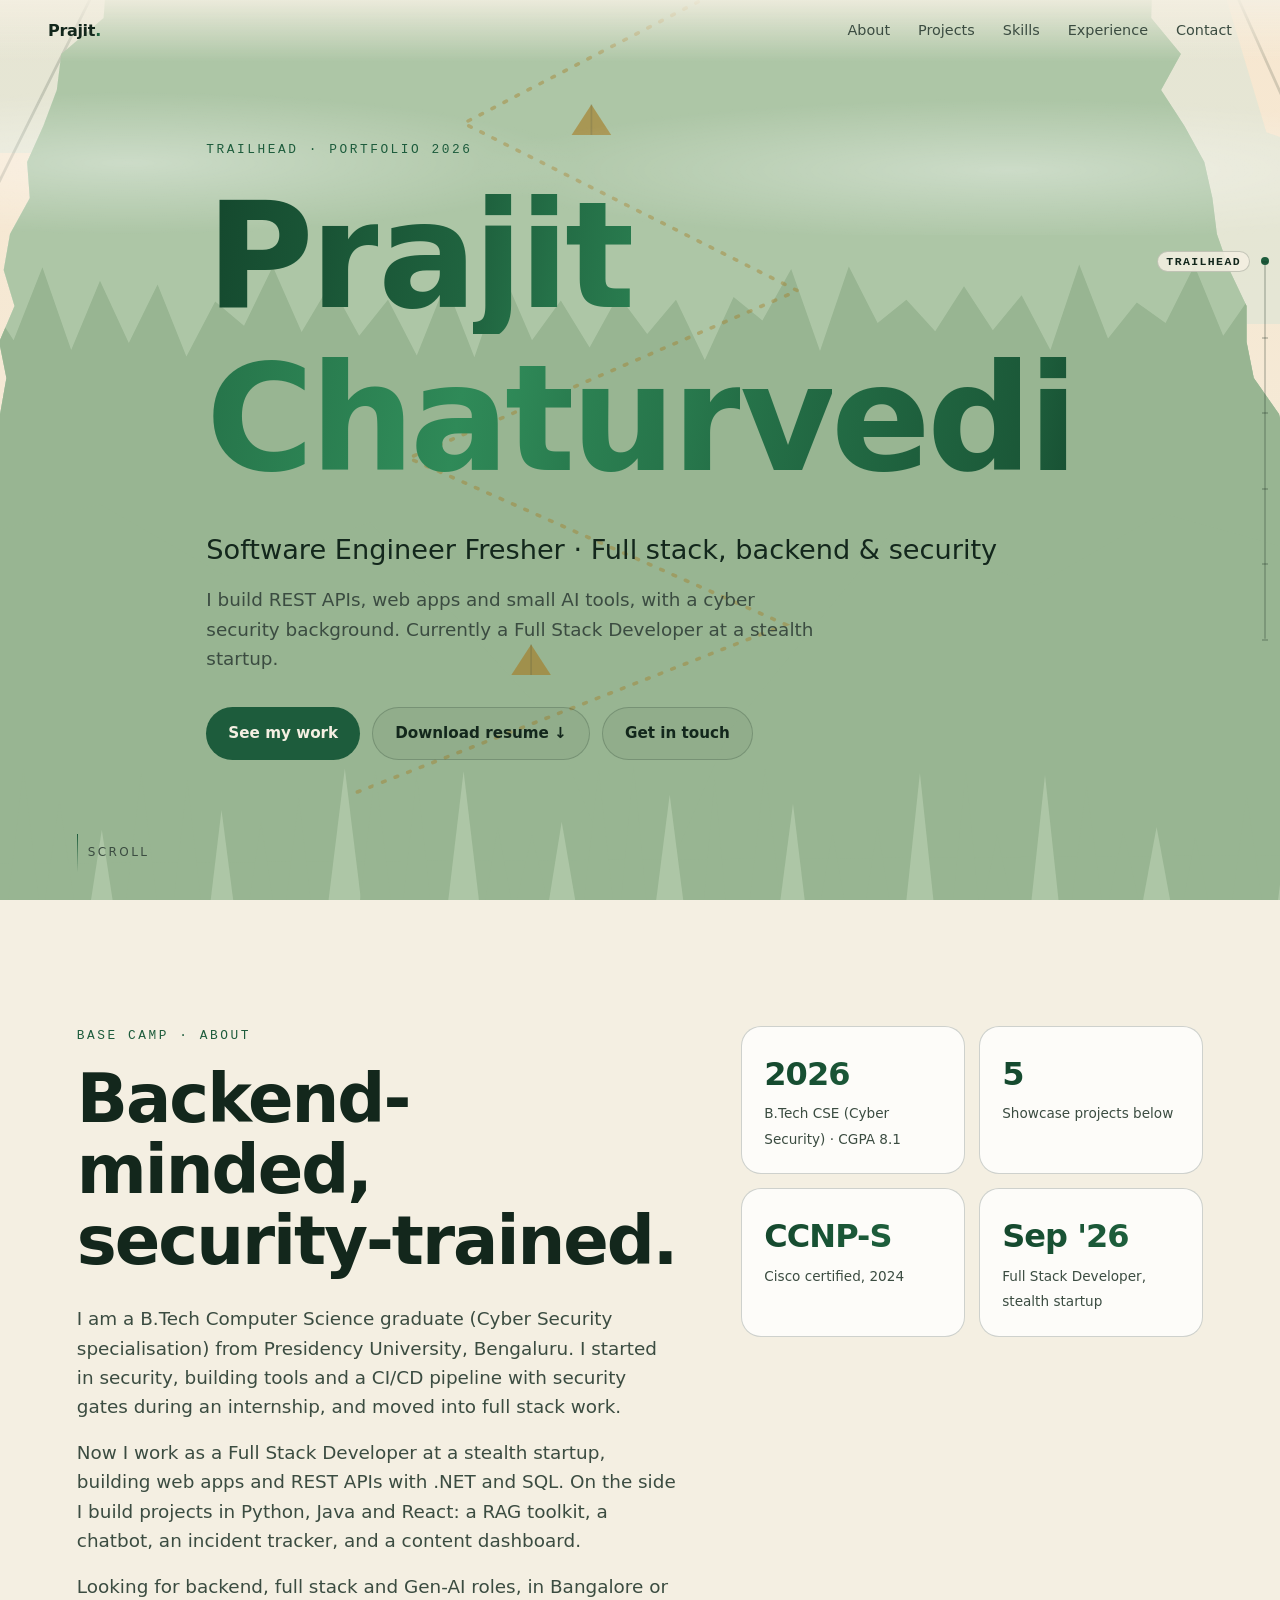
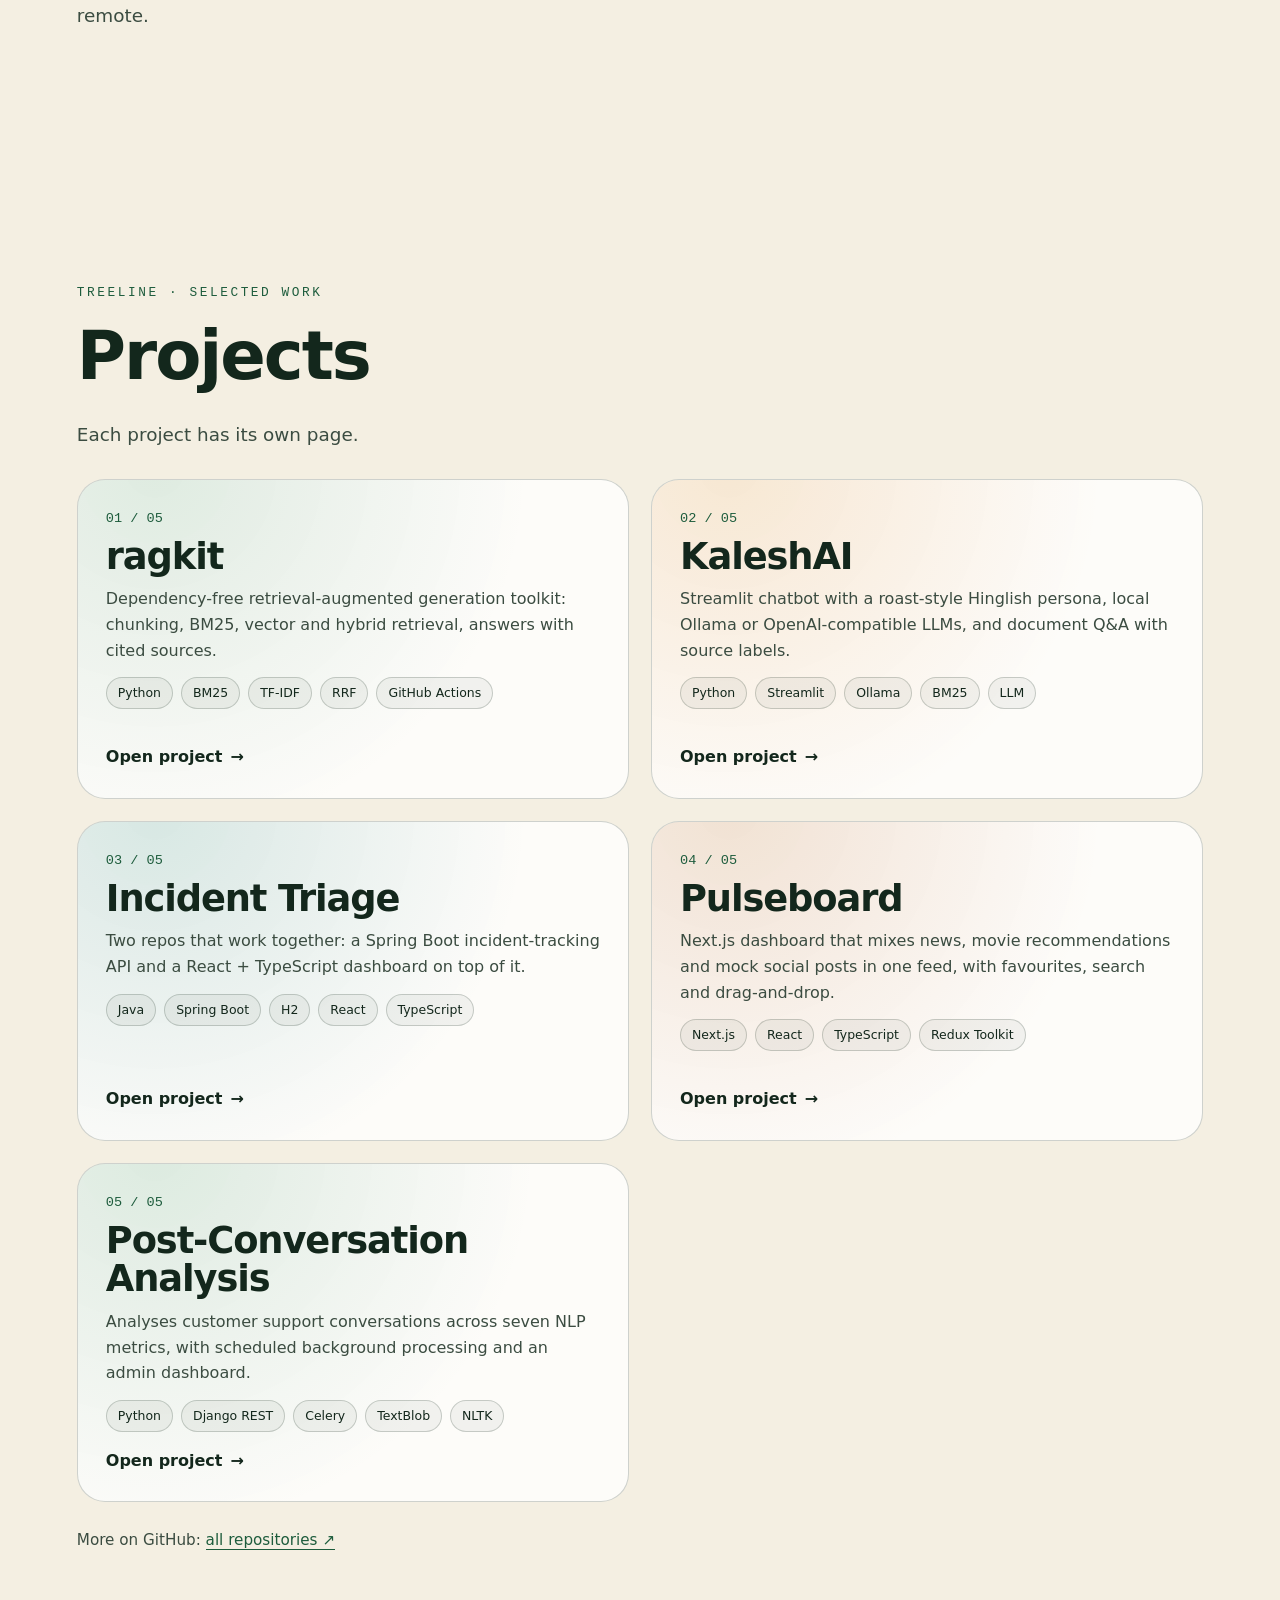
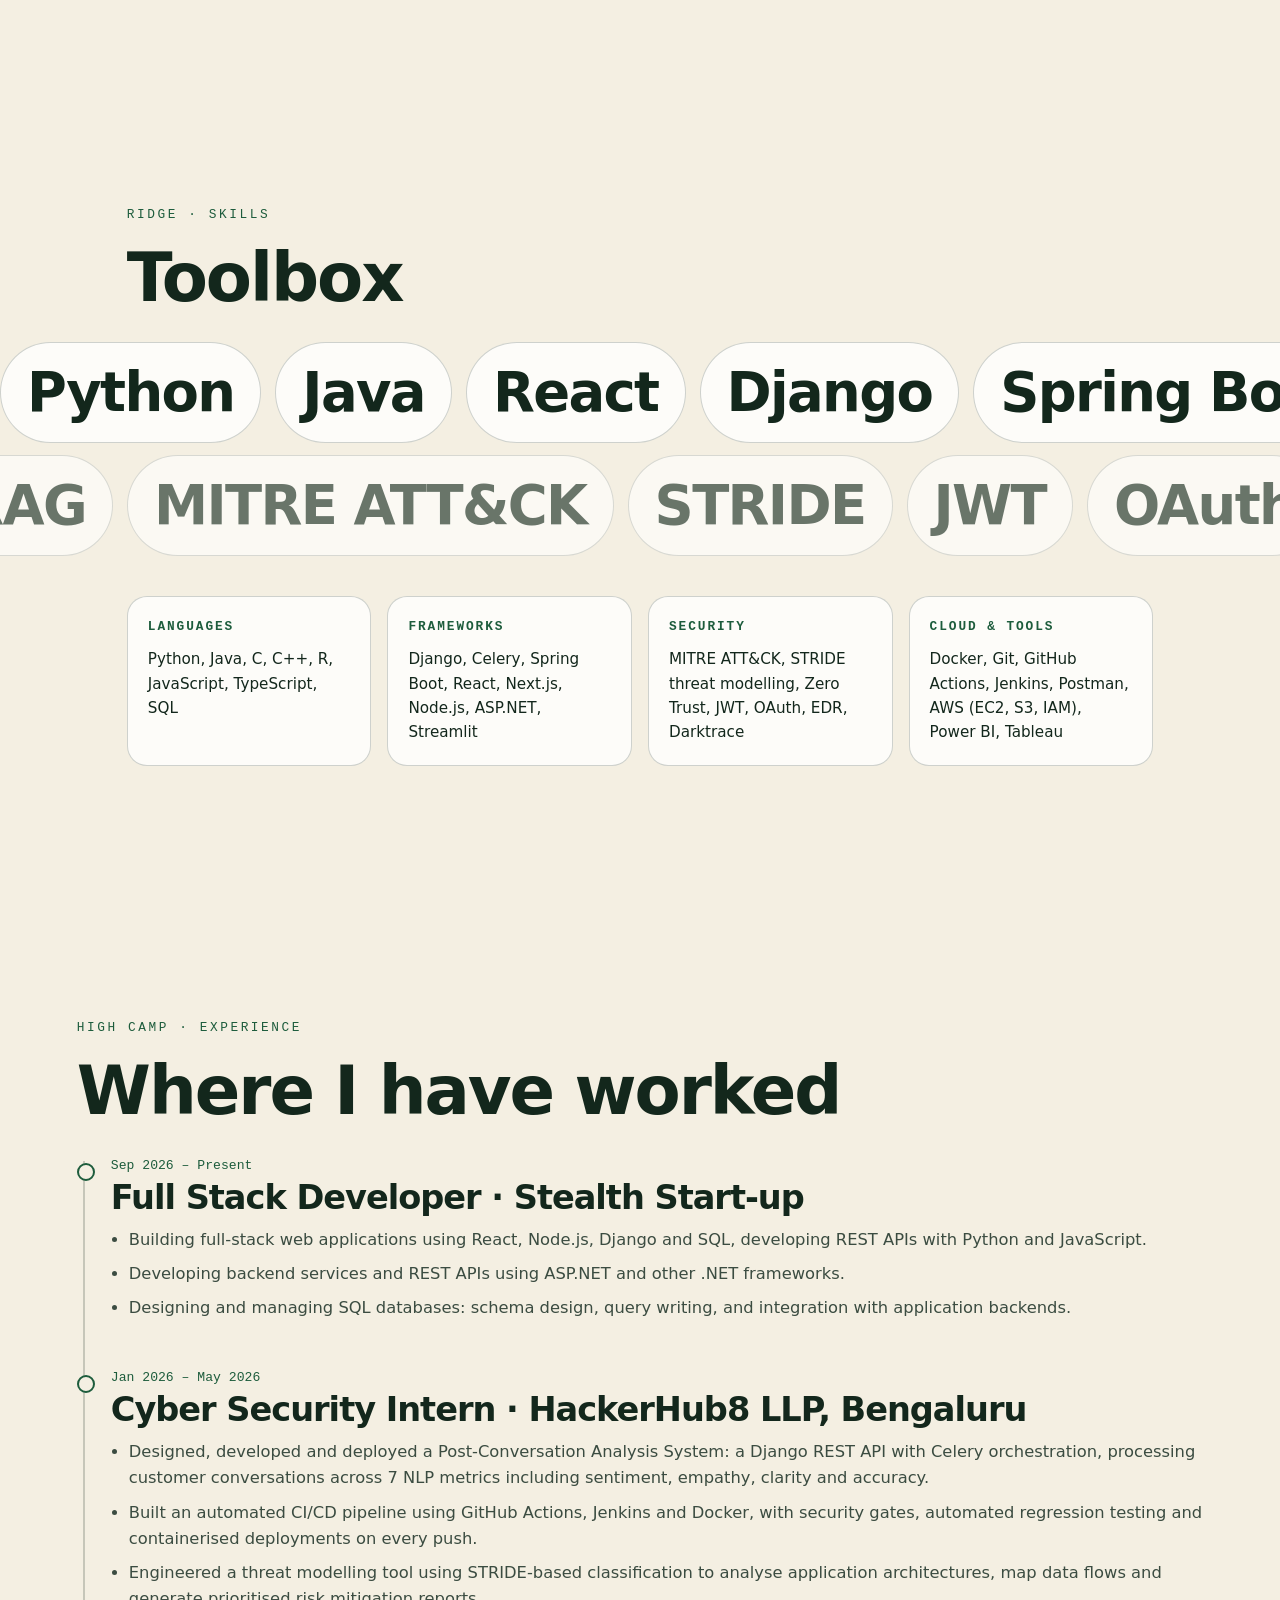
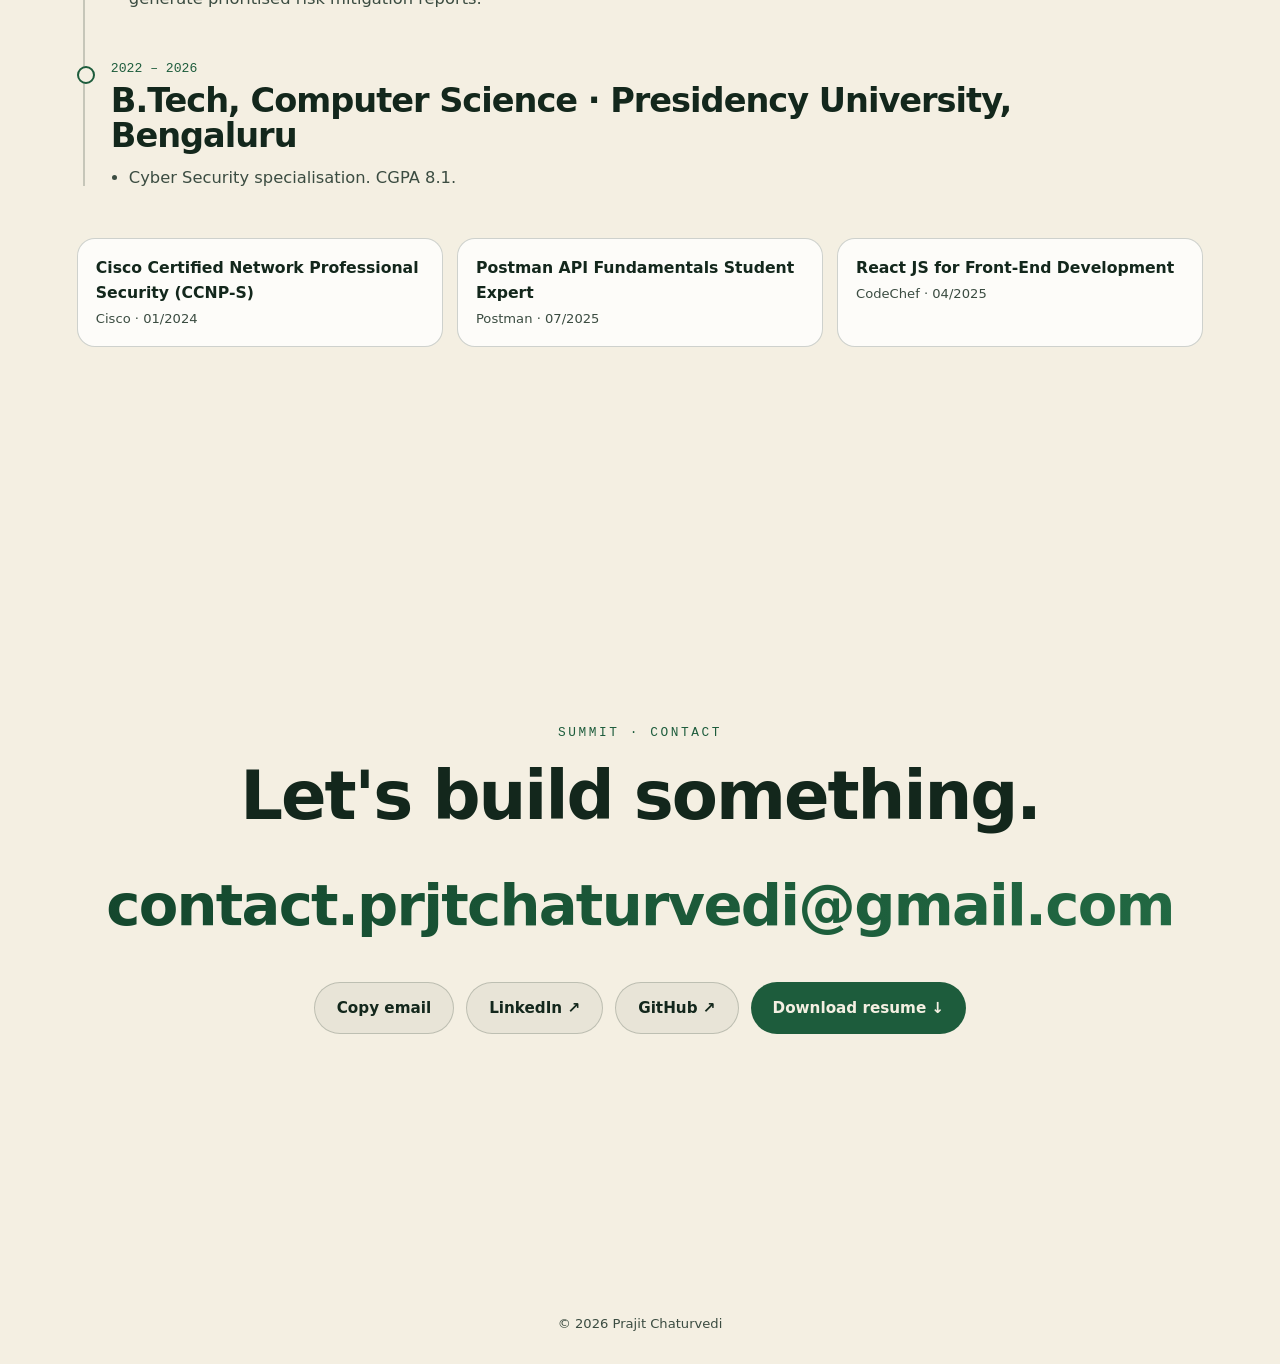
==== commit 94e763d6: "Mountain climb scene: altitude-themed sections, SVG/CSS only" ====
--- a/index.html
+++ b/index.html
@@ -4,32 +4,32 @@
 <meta property="og:title" content="Prajit Chaturvedi · Software Engineer"><meta property="og:description" content="Portfolio of Prajit Chaturvedi: fresher software engineer. Full stack, backend, RAG and security projects."><meta name="theme-color" content="#f4efe2">
 <link rel="icon" href="data:image/svg+xml,%3Csvg xmlns='http://www.w3.org/2000/svg' viewBox='0 0 100 100'%3E%3Crect width='100' height='100' rx='24' fill='%23f4efe2'/%3E%3Ctext x='50' y='68' font-size='56' font-family='sans-serif' font-weight='800' text-anchor='middle' fill='%231d5c3c'%3EP%3C/text%3E%3C/svg%3E">
 <link rel="stylesheet" href="css/style.css"></head>
-<body data-theme="home"><canvas id="bg"></canvas><div class="conic"></div><div class="grain"></div><div class="progress"></div>
+<body data-theme="home"><div id="scene" aria-hidden="true"></div><div class="progress"></div>
 <nav><a class="logo" href="#top">Prajit<span class="grad">.</span></a><div class="links"><a href="#about">About</a><a href="#projects">Projects</a><a href="#skills">Skills</a><a href="#experience">Experience</a><a href="#contact">Contact</a></div></nav>
 <section class="hero" id="top"><div class="wrap">
-<div class="eyebrow">Portfolio · 2026</div>
+<div class="eyebrow">Trailhead · Portfolio 2026</div>
 <h1 class="gs" data-split>Prajit
 Chaturvedi</h1>
 <p class="role reveal" data-d=".9">Software Engineer Fresher · Full stack, backend &amp; security</p>
 <p class="sub reveal" data-d="1.05">I build REST APIs, web apps and small AI tools, with a cyber security background. Currently a Full Stack Developer at a stealth startup.</p>
 <div class="cta reveal" data-d="1.2"><a class="btn primary" href="#projects">See my work</a><a class="btn" href="assets/Prajit-Chaturvedi-Resume.pdf" download="Prajit Chaturvedi Resume.pdf">Download resume ↓</a><a class="btn" href="#contact">Get in touch</a></div></div>
 <div class="scrollhint"><i></i>scroll</div></section>
-<section id="about"><div class="wrap about-grid"><div><div class="eyebrow reveal">About</div><h2 class="reveal">Backend-minded, security-trained.</h2>
+<section id="about"><div class="wrap about-grid"><div><div class="eyebrow reveal">Base camp · About</div><h2 class="reveal">Backend-minded, security-trained.</h2>
 <p class="reveal">I am a B.Tech Computer Science graduate (Cyber Security specialisation) from Presidency University, Bengaluru. I started in security, building tools and a CI/CD pipeline with security gates during an internship, and moved into full stack work.</p>
 <p class="reveal">Now I work as a Full Stack Developer at a stealth startup, building web apps and REST APIs with .NET and SQL. On the side I build projects in Python, Java and React: a RAG toolkit, a chatbot, an incident tracker, and a content dashboard.</p>
 <p class="reveal">Looking for backend, full stack and Gen-AI roles, in Bangalore or remote.</p></div>
 <div class="stats reveal"><div class="stat"><b class="grad">2026</b><span>B.Tech CSE (Cyber Security) · CGPA 8.1</span></div><div class="stat"><b class="grad">5</b><span>Showcase projects below</span></div><div class="stat"><b class="grad">CCNP-S</b><span>Cisco certified, 2024</span></div><div class="stat"><b class="grad">Sep '26</b><span>Full Stack Developer, stealth startup</span></div></div></div></section>
-<section id="projects"><div class="wrap"><div class="eyebrow reveal">Selected work</div><h2 class="reveal">Projects</h2><p class="reveal">Each project has its own page.</p>
+<section id="projects"><div class="wrap"><div class="eyebrow reveal">Treeline · Selected work</div><h2 class="reveal">Projects</h2><p class="reveal">Each project has its own page.</p>
 <div class="pgrid"><a class="pcard" style="--pc:#3f8f5f" href="projects/ragkit.html"><div><div class="num">01 / 05</div><h3>ragkit</h3><p>Dependency-free retrieval-augmented generation toolkit: chunking, BM25, vector and hybrid retrieval, answers with cited sources.</p><div class="chips"><span class="chip">Python</span><span class="chip">BM25</span><span class="chip">TF-IDF</span><span class="chip">RRF</span><span class="chip">GitHub Actions</span></div></div><div class="open">Open project <span>→</span></div></a><a class="pcard" style="--pc:#d97706" href="projects/kalesh.html"><div><div class="num">02 / 05</div><h3>KaleshAI</h3><p>Streamlit chatbot with a roast-style Hinglish persona, local Ollama or OpenAI-compatible LLMs, and document Q&amp;A with source labels.</p><div class="chips"><span class="chip">Python</span><span class="chip">Streamlit</span><span class="chip">Ollama</span><span class="chip">BM25</span><span class="chip">LLM</span></div></div><div class="open">Open project <span>→</span></div></a><a class="pcard" style="--pc:#0f766e" href="projects/triage.html"><div><div class="num">03 / 05</div><h3>Incident Triage</h3><p>Two repos that work together: a Spring Boot incident-tracking API and a React + TypeScript dashboard on top of it.</p><div class="chips"><span class="chip">Java</span><span class="chip">Spring Boot</span><span class="chip">H2</span><span class="chip">React</span><span class="chip">TypeScript</span></div></div><div class="open">Open project <span>→</span></div></a><a class="pcard" style="--pc:#b45309" href="projects/pulseboard.html"><div><div class="num">04 / 05</div><h3>Pulseboard</h3><p>Next.js dashboard that mixes news, movie recommendations and mock social posts in one feed, with favourites, search and drag-and-drop.</p><div class="chips"><span class="chip">Next.js</span><span class="chip">React</span><span class="chip">TypeScript</span><span class="chip">Redux Toolkit</span></div></div><div class="open">Open project <span>→</span></div></a><a class="pcard" style="--pc:#2f8a58" href="projects/pca.html"><div><div class="num">05 / 05</div><h3>Post-Conversation Analysis</h3><p>Analyses customer support conversations across seven NLP metrics, with scheduled background processing and an admin dashboard.</p><div class="chips"><span class="chip">Python</span><span class="chip">Django REST</span><span class="chip">Celery</span><span class="chip">TextBlob</span><span class="chip">NLTK</span></div></div><div class="open">Open project <span>→</span></div></a></div>
 <div class="more">More on GitHub: <a href="https://github.com/Prajit-22" target="_blank" rel="noopener">all repositories ↗</a></div></div></section>
-<section class="skills" id="skills"><div class="wrap"><div class="eyebrow reveal">Skills</div><h2 class="reveal">Toolbox</h2></div>
+<section class="skills" id="skills"><div class="wrap"><div class="eyebrow reveal">Ridge · Skills</div><h2 class="reveal">Toolbox</h2></div>
 <div class="mq " aria-hidden="true"><span>Python</span><span>Java</span><span>React</span><span>Django</span><span>Spring Boot</span><span>Next.js</span><span>TypeScript</span><span>SQL</span><span>ASP.NET</span><span>Docker</span><span>Celery</span><span>REST APIs</span><span>Python</span><span>Java</span><span>React</span><span>Django</span><span>Spring Boot</span><span>Next.js</span><span>TypeScript</span><span>SQL</span><span>ASP.NET</span><span>Docker</span><span>Celery</span><span>REST APIs</span></div><div class="mq alt" aria-hidden="true"><span>MITRE ATT&amp;CK</span><span>STRIDE</span><span>JWT</span><span>OAuth</span><span>Zero Trust</span><span>GitHub Actions</span><span>Jenkins</span><span>Postman</span><span>AWS EC2 · S3 · IAM</span><span>Git</span><span>Node.js</span><span>RAG</span><span>MITRE ATT&amp;CK</span><span>STRIDE</span><span>JWT</span><span>OAuth</span><span>Zero Trust</span><span>GitHub Actions</span><span>Jenkins</span><span>Postman</span><span>AWS EC2 · S3 · IAM</span><span>Git</span><span>Node.js</span><span>RAG</span></div>
 <div class="wrap"><div class="skillgrid">
 <div class="sk reveal"><h4>Languages</h4><p>Python, Java, C, C++, R, JavaScript, TypeScript, SQL</p></div>
 <div class="sk reveal" data-d=".06"><h4>Frameworks</h4><p>Django, Celery, Spring Boot, React, Next.js, Node.js, ASP.NET, Streamlit</p></div>
 <div class="sk reveal" data-d=".12"><h4>Security</h4><p>MITRE ATT&amp;CK, STRIDE threat modelling, Zero Trust, JWT, OAuth, EDR, Darktrace</p></div>
 <div class="sk reveal" data-d=".18"><h4>Cloud &amp; tools</h4><p>Docker, Git, GitHub Actions, Jenkins, Postman, AWS (EC2, S3, IAM), Power BI, Tableau</p></div></div></div></section>
-<section id="experience"><div class="wrap"><div class="eyebrow reveal">Experience</div><h2 class="reveal">Where I have worked</h2>
+<section id="experience"><div class="wrap"><div class="eyebrow reveal">High camp · Experience</div><h2 class="reveal">Where I have worked</h2>
 <div class="tl"><div class="rail"></div><div class="fill"></div>
 <div class="job reveal"><div class="when">Sep 2026 – Present</div><h3>Full Stack Developer · Stealth Start-up</h3><ul>
 <li>Building full-stack web applications using React, Node.js, Django and SQL, developing REST APIs with Python and JavaScript.</li>
@@ -41,8 +41,8 @@
 <li>Engineered a threat modelling tool using STRIDE-based classification to analyse application architectures, map data flows and generate prioritised risk mitigation reports.</li></ul></div>
 <div class="job reveal"><div class="when">2022 – 2026</div><h3>B.Tech, Computer Science · Presidency University, Bengaluru</h3><ul><li>Cyber Security specialisation. CGPA 8.1.</li></ul></div></div>
 <div class="certs"><div class="cert reveal"><b>Cisco Certified Network Professional Security (CCNP-S)</b><span>Cisco · 01/2024</span></div><div class="cert reveal"><b>Postman API Fundamentals Student Expert</b><span>Postman · 07/2025</span></div><div class="cert reveal"><b>React JS for Front-End Development</b><span>CodeChef · 04/2025</span></div></div></div></section>
-<section class="contact" id="contact"><div class="eyebrow reveal">Contact</div><h2 class="reveal">Let's build something.</h2>
+<section class="contact" id="contact"><div class="eyebrow reveal">Summit · Contact</div><h2 class="reveal">Let's build something.</h2>
 <a class="mail grad reveal" href="mailto:contact.prjtchaturvedi@gmail.com">contact.prjtchaturvedi@gmail.com</a>
 <div class="row reveal"><button class="btn" id="copy" type="button">Copy email</button><a class="btn" href="https://www.linkedin.com/in/prajit-chaturvedi-577b57255" target="_blank" rel="noopener">LinkedIn ↗</a><a class="btn" href="https://github.com/Prajit-22" target="_blank" rel="noopener">GitHub ↗</a><a class="btn primary" href="assets/Prajit-Chaturvedi-Resume.pdf" download="Prajit Chaturvedi Resume.pdf">Download resume ↓</a></div></section>
 <footer>© <span id="yr"></span> Prajit Chaturvedi</footer>
-<script src="js/bg.js"></script><script src="js/main.js"></script></body></html>+<script src="js/scene.js"></script><script src="js/main.js"></script></body></html>
--- a/css/style.css
+++ b/css/style.css
@@ -1,14 +1,10 @@
-:root{--bg:#f4efe2;--fg:#13271c;--mut:#46574b;--a:#1d5c3c;--b:#1d5c3c;--c:#3f8f5f;--line:rgba(19,39,28,.2);--card:rgba(255,255,255,.6);--accent:var(--a);--accent2:var(--b)}
+:root{--g1:#14472d;--g2:#2f8a58;--onacc:#f4efe2;--navbg:rgba(244,239,226,.88);--bg:#f4efe2;--fg:#13271c;--mut:#3b4c41;--a:#1d5c3c;--b:#1d5c3c;--c:#3f8f5f;--line:rgba(19,39,28,.2);--card:rgba(255,255,255,.8);--accent:var(--a);--accent2:var(--b)}
 *{box-sizing:border-box;margin:0;padding:0}
 html{scroll-behavior:smooth;-webkit-text-size-adjust:100%}
 body{background:var(--bg);color:var(--fg);font-family:Inter,ui-sans-serif,system-ui,-apple-system,"Segoe UI",Roboto,sans-serif;line-height:1.6;overflow-x:hidden}
 a{color:inherit;text-decoration:none}
-#bg{position:fixed;inset:0;width:100%;height:100%;z-index:-3;display:block}
-.conic{position:fixed;left:50%;top:50%;width:120vmax;height:120vmax;margin:-60vmax 0 0 -60vmax;z-index:-4;opacity:.09;will-change:transform;
- background:conic-gradient(from 0deg,var(--accent),transparent 25%,var(--accent2),transparent 55%,var(--c),transparent 80%,var(--accent))}
-.grain{position:fixed;inset:0;z-index:-2;pointer-events:none;opacity:.5;background:radial-gradient(ellipse at 50% 30%,transparent 0,rgba(244,239,226,.55) 80%)}
 .progress{position:fixed;top:0;left:0;height:3px;width:100%;transform-origin:0 50%;transform:scaleX(0);background:linear-gradient(90deg,var(--accent),var(--accent2));z-index:50}
-nav{position:fixed;top:0;left:0;right:0;display:flex;justify-content:space-between;align-items:center;padding:18px clamp(18px,4vw,48px);z-index:40;background:linear-gradient(180deg,rgba(244,239,226,.7),transparent)}
+nav{position:fixed;top:0;left:0;right:0;display:flex;justify-content:space-between;align-items:center;padding:18px clamp(18px,4vw,48px);z-index:40;background:linear-gradient(180deg,var(--navbg),transparent)}
 nav .logo{font-weight:800;letter-spacing:-.02em}
 nav .links{display:flex;gap:clamp(12px,2.2vw,28px);font-size:.9rem;color:var(--mut)}
 nav .links a:hover{color:var(--fg)}
@@ -18,7 +14,7 @@
 h1,h2,h3{letter-spacing:-.03em;line-height:1.05}
 h2{font-size:clamp(2rem,5.5vw,4.2rem);margin-bottom:28px}
 p{color:var(--mut);font-size:clamp(1rem,1.5vw,1.15rem)}
-.grad{background:linear-gradient(100deg,#14472d,#2f8a58);-webkit-background-clip:text;background-clip:text;color:transparent;background-size:200% 100%}
+.grad{background:linear-gradient(100deg,var(--g1),var(--g2));-webkit-background-clip:text;background-clip:text;color:transparent;background-size:200% 100%}
 .reveal{opacity:0;transform:translateY(40px);transition:opacity .9s cubic-bezier(.2,.7,.2,1),transform .9s cubic-bezier(.2,.7,.2,1)}
 .reveal.in{opacity:1;transform:none}
 .hero{min-height:100svh;display:flex;flex-direction:column;justify-content:center}
@@ -31,7 +27,7 @@
 .cta{display:flex;flex-wrap:wrap;gap:12px;margin-top:34px}
 .btn{display:inline-flex;align-items:center;gap:8px;padding:13px 22px;border-radius:999px;border:1px solid var(--line);background:rgba(19,39,28,.05);font-weight:600;font-size:.95rem;transition:transform .25s,background .25s,border-color .25s;cursor:pointer;color:var(--fg);font-family:inherit}
 .btn:hover{transform:translateY(-3px);border-color:var(--accent2);background:rgba(19,39,28,.09)}
-.btn.primary{background:var(--accent);color:#f4efe2;border:0}
+.btn.primary{background:var(--accent);color:var(--onacc);border:0}
 .scrollhint{position:absolute;bottom:28px;left:clamp(20px,6vw,96px);font-size:.75rem;letter-spacing:.2em;color:var(--mut);text-transform:uppercase;display:flex;gap:10px;align-items:center}
 .scrollhint i{width:1px;height:38px;background:linear-gradient(var(--accent2),transparent);animation:drip 2s infinite}
 @keyframes drip{0%{transform:scaleY(0);transform-origin:top}50%{transform:scaleY(1);transform-origin:top}51%{transform-origin:bottom}100%{transform:scaleY(0);transform-origin:bottom}}
@@ -60,7 +56,7 @@
 .skills .wrap{padding:0 clamp(20px,6vw,96px)}
 .mq{display:flex;gap:14px;width:max-content;margin:12px 0;will-change:transform}
 .mq span{font-size:clamp(1.4rem,4.5vw,3.4rem);font-weight:800;letter-spacing:-.03em;padding:6px 26px;border:1px solid var(--line);border-radius:999px;white-space:nowrap;background:var(--card)}
-.mq.alt span{color:transparent;-webkit-text-stroke:1px var(--fg)}
+.mq.alt span{color:var(--mut);opacity:.75}
 .skillgrid{display:grid;grid-template-columns:repeat(auto-fit,minmax(240px,1fr));gap:16px;margin-top:40px}
 .sk{border:1px solid var(--line);border-radius:20px;padding:20px;background:var(--card);}
 .sk h4{font-size:.8rem;letter-spacing:.15em;text-transform:uppercase;color:var(--accent);margin-bottom:10px;font-family:ui-monospace,monospace}
@@ -86,9 +82,9 @@
 /* detail pages */
 .dhero{min-height:92svh;display:flex;flex-direction:column;justify-content:center;padding-top:110px}
 .dhero h1{font-size:clamp(2.6rem,9vw,7.5rem);font-weight:900}
-.back{position:fixed;top:18px;left:clamp(18px,4vw,48px);z-index:45;font-size:.9rem;padding:8px 16px;border-radius:999px;border:1px solid var(--line);background:rgba(244,239,226,.92);}
+.back{position:fixed;top:18px;left:clamp(18px,4vw,48px);z-index:45;font-size:.9rem;padding:8px 16px;border-radius:999px;border:1px solid var(--line);background:var(--navbg);}
 .dnav{position:fixed;top:18px;right:clamp(18px,4vw,48px);z-index:45;display:flex;gap:10px}
-.dnav a{font-size:.9rem;padding:8px 16px;border-radius:999px;border:1px solid var(--line);background:rgba(244,239,226,.92);}
+.dnav a{font-size:.9rem;padding:8px 16px;border-radius:999px;border:1px solid var(--line);background:var(--navbg);}
 .facts{display:grid;grid-template-columns:repeat(auto-fit,minmax(230px,1fr));gap:16px;margin-top:30px}
 .fact{border:1px solid var(--line);border-radius:22px;padding:22px;background:var(--card);}
 .fact h4{font-size:1.15rem;margin-bottom:8px;letter-spacing:-.02em}
@@ -111,13 +107,40 @@
 }
 @media(prefers-reduced-motion:reduce){.reveal{opacity:1;transform:none;transition:none}.hero h1 .ch{animation:none;transform:none}.conic{display:none}}
 
-.gs .ch{background:linear-gradient(100deg,#14472d,#2f8a58,#14472d);background-size:1000% 100%;-webkit-background-clip:text;background-clip:text;color:transparent}
+.gs .ch{background:linear-gradient(100deg,var(--g1),var(--g2),var(--g1));background-size:1000% 100%;-webkit-background-clip:text;background-clip:text;color:transparent}
 .dhero h1{overflow-wrap:anywhere;font-size:clamp(2.4rem,8vw,6.5rem)}
 .hero h1 .ln{white-space:nowrap}
 @media(max-width:820px){.dhero h1 .ln{white-space:normal}.hero h1{font-size:clamp(2.6rem,15vw,5rem)}}
 .stat b{font-size:clamp(1.4rem,5vw,2rem)}
-.dhero p{text-shadow:0 2px 14px rgba(244,239,226,.95)}
+.dhero p{text-shadow:0 2px 14px var(--navbg)}
 .dhero h1{overflow-wrap:break-word;font-size:clamp(2.2rem,7vw,5.5rem)}.dhero h1 .ln{white-space:normal}
 
-.btn:hover{border-color:var(--accent)}.back,.dnav a{background:rgba(244,239,226,.92)}nav .links a:hover{color:var(--accent)}
+.btn:hover{border-color:var(--accent)}.back,.dnav a{background:var(--navbg)}nav .links a:hover{color:var(--accent)}
 
+
+body{background:var(--bg)}
+#scene{position:fixed;inset:0;z-index:-1;overflow:hidden;pointer-events:none;contain:strict}
+#scene .sky,#scene .far,#scene .world,#scene .fg,#scene .stars{position:absolute;left:0;width:100%}
+#scene .sky{top:0;height:100%}
+#scene .stars{top:0;height:60%}
+#scene .stars .tw{animation:tw 4s ease-in-out infinite alternate}
+@keyframes tw{from{opacity:.25}to{opacity:1}}
+#scene .orb{position:absolute;left:0;top:0;width:min(16vmin,150px);height:min(16vmin,150px);margin:-8vmin 0 0 -8vmin;border-radius:50%;will-change:transform;opacity:.6}
+#scene .orb.big{width:min(26vmin,240px);height:min(26vmin,240px);margin:-13vmin 0 0 -13vmin}
+#scene .far{top:0;height:150vh;will-change:transform;opacity:.6}
+#scene .far svg,#scene .fg svg{display:block;width:100%;height:100%}
+#scene .world{top:0;height:320vh;will-change:transform}
+#scene .mt{position:absolute;left:50%;top:0;height:100%;width:max(100vw,144vh);transform:translateX(-50%)}
+#scene .mt svg{display:block;width:100%;height:100%}
+#scene .fg{bottom:0;height:24vh;will-change:transform}
+#scene .mist{opacity:.55;position:absolute;left:-30%;width:160%;height:16vh;margin-top:-8vh;animation:drift 70s ease-in-out infinite alternate;will-change:transform}
+@keyframes drift{from{transform:translate3d(-6%,0,0)}to{transform:translate3d(6%,0,0)}}
+/* altitude HUD */
+.hud{position:fixed;right:14px;top:50%;transform:translateY(-50%);height:42vh;width:2px;background:var(--line);z-index:30;border-radius:2px}
+.hud i{position:absolute;right:-3px;width:8px;height:8px;border-radius:50%;background:var(--accent);top:0;margin-top:-4px;will-change:top}
+.hud b{position:absolute;right:16px;top:0;margin-top:-10px;font:600 .72rem ui-monospace,Menlo,monospace;letter-spacing:.12em;text-transform:uppercase;color:var(--fg);background:var(--navbg);padding:3px 8px;border-radius:999px;border:1px solid var(--line);white-space:nowrap}
+.hud u{position:absolute;right:-2px;width:6px;height:2px;background:var(--line)}
+@media(max-width:820px){.hud{right:8px;height:34vh}.hud b{display:none}}
+@media(prefers-reduced-motion:reduce){#scene .mist,#scene .stars .tw{animation:none}}
+body[data-theme=triage]{--bg:#0c2218;--fg:#eef0e2;--mut:#b6c7ba;--a:#8fe0a8;--accent:#8fe0a8;--accent2:#8fe0a8;--line:rgba(238,240,226,.24);--card:rgba(14,40,30,.82);--g1:#8fe0a8;--g2:#eef0e2;--onacc:#07150f;--navbg:rgba(12,34,24,.9)}
+body[data-theme=triage] .demo{background:#06130d;color:#eef0e2}
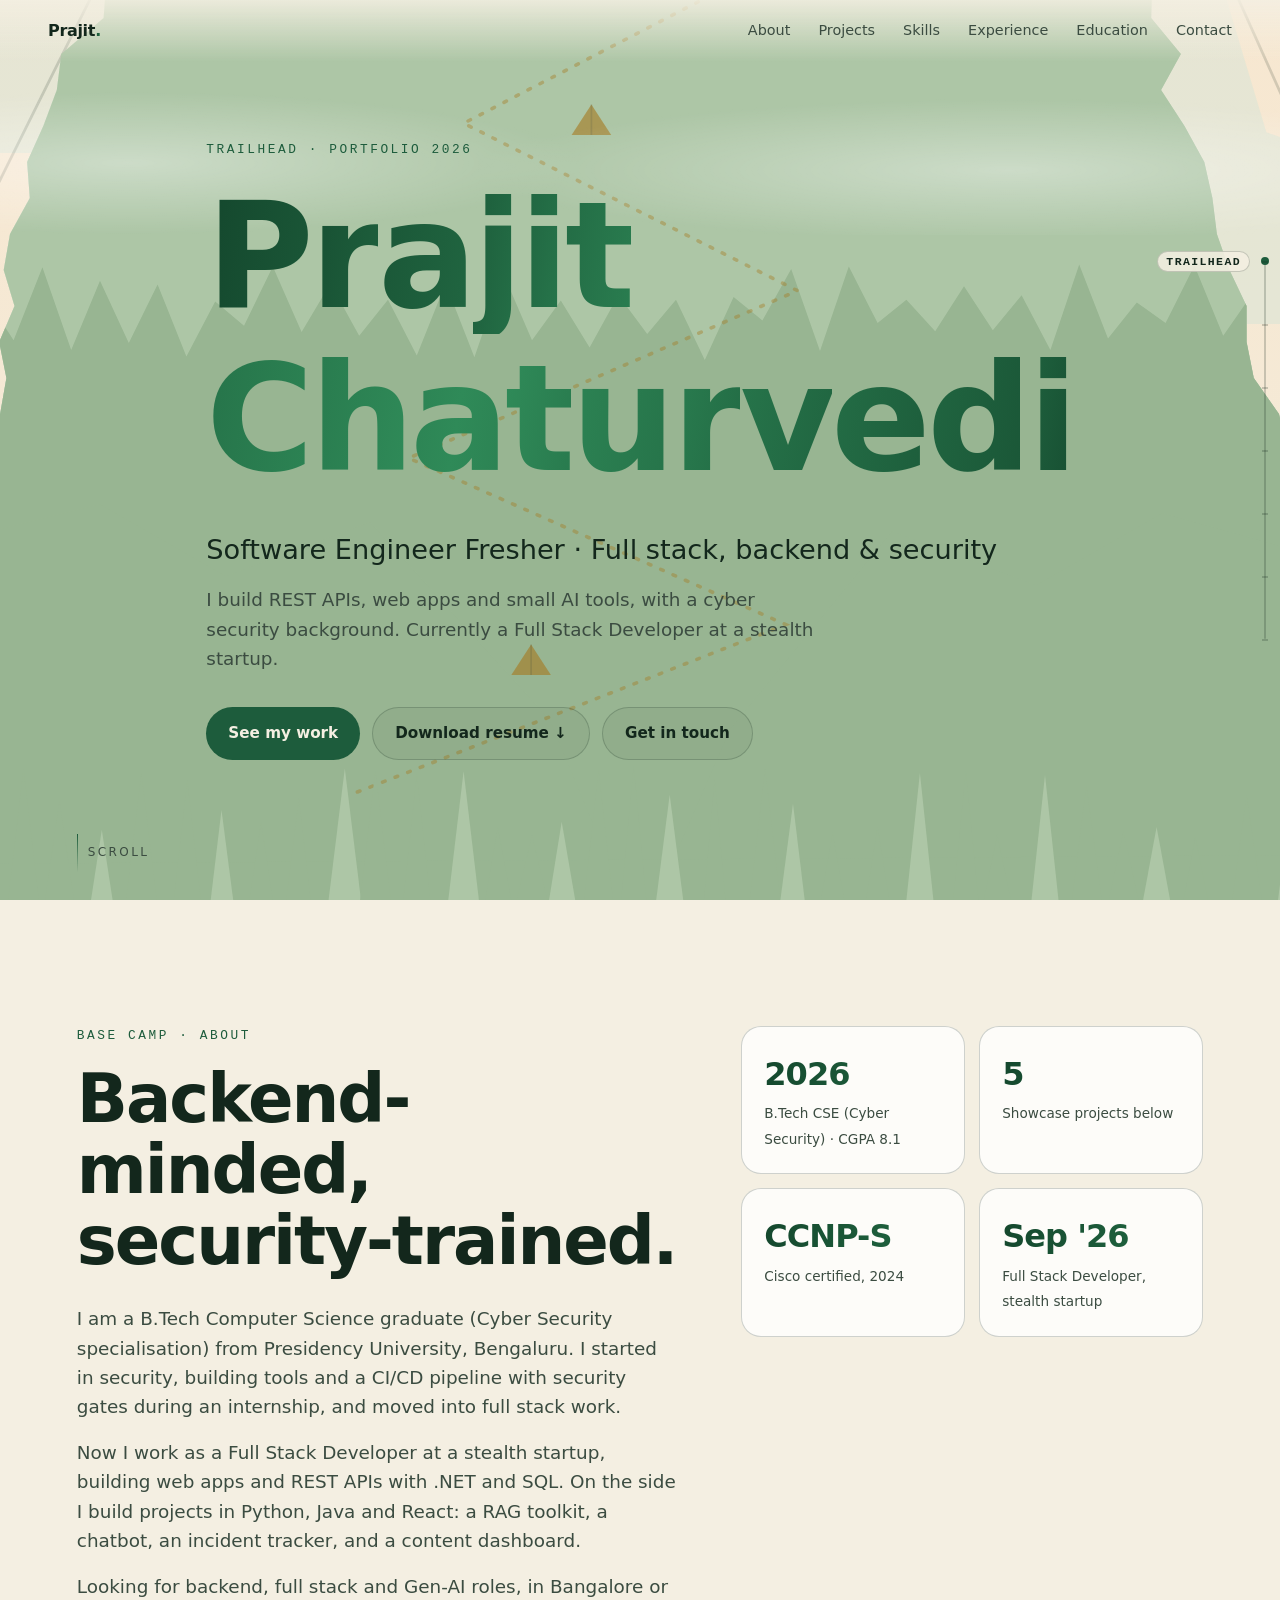
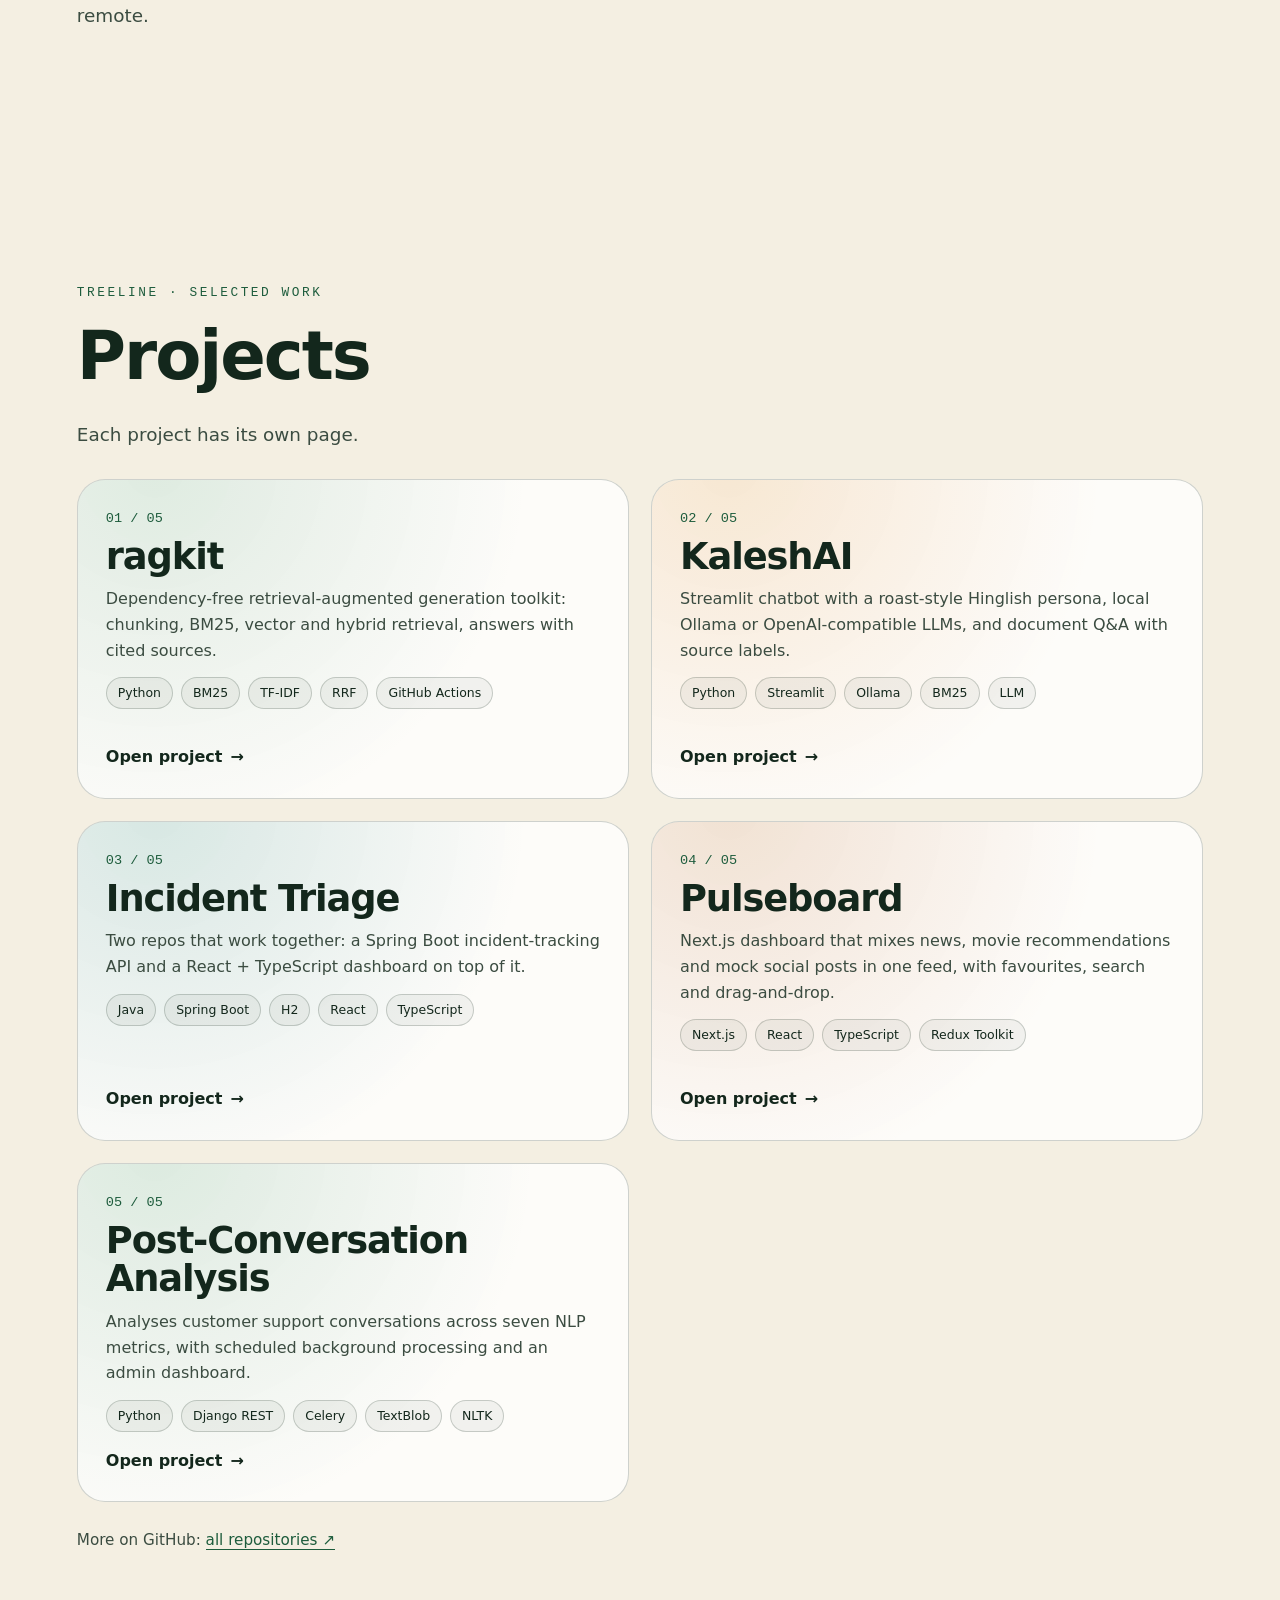
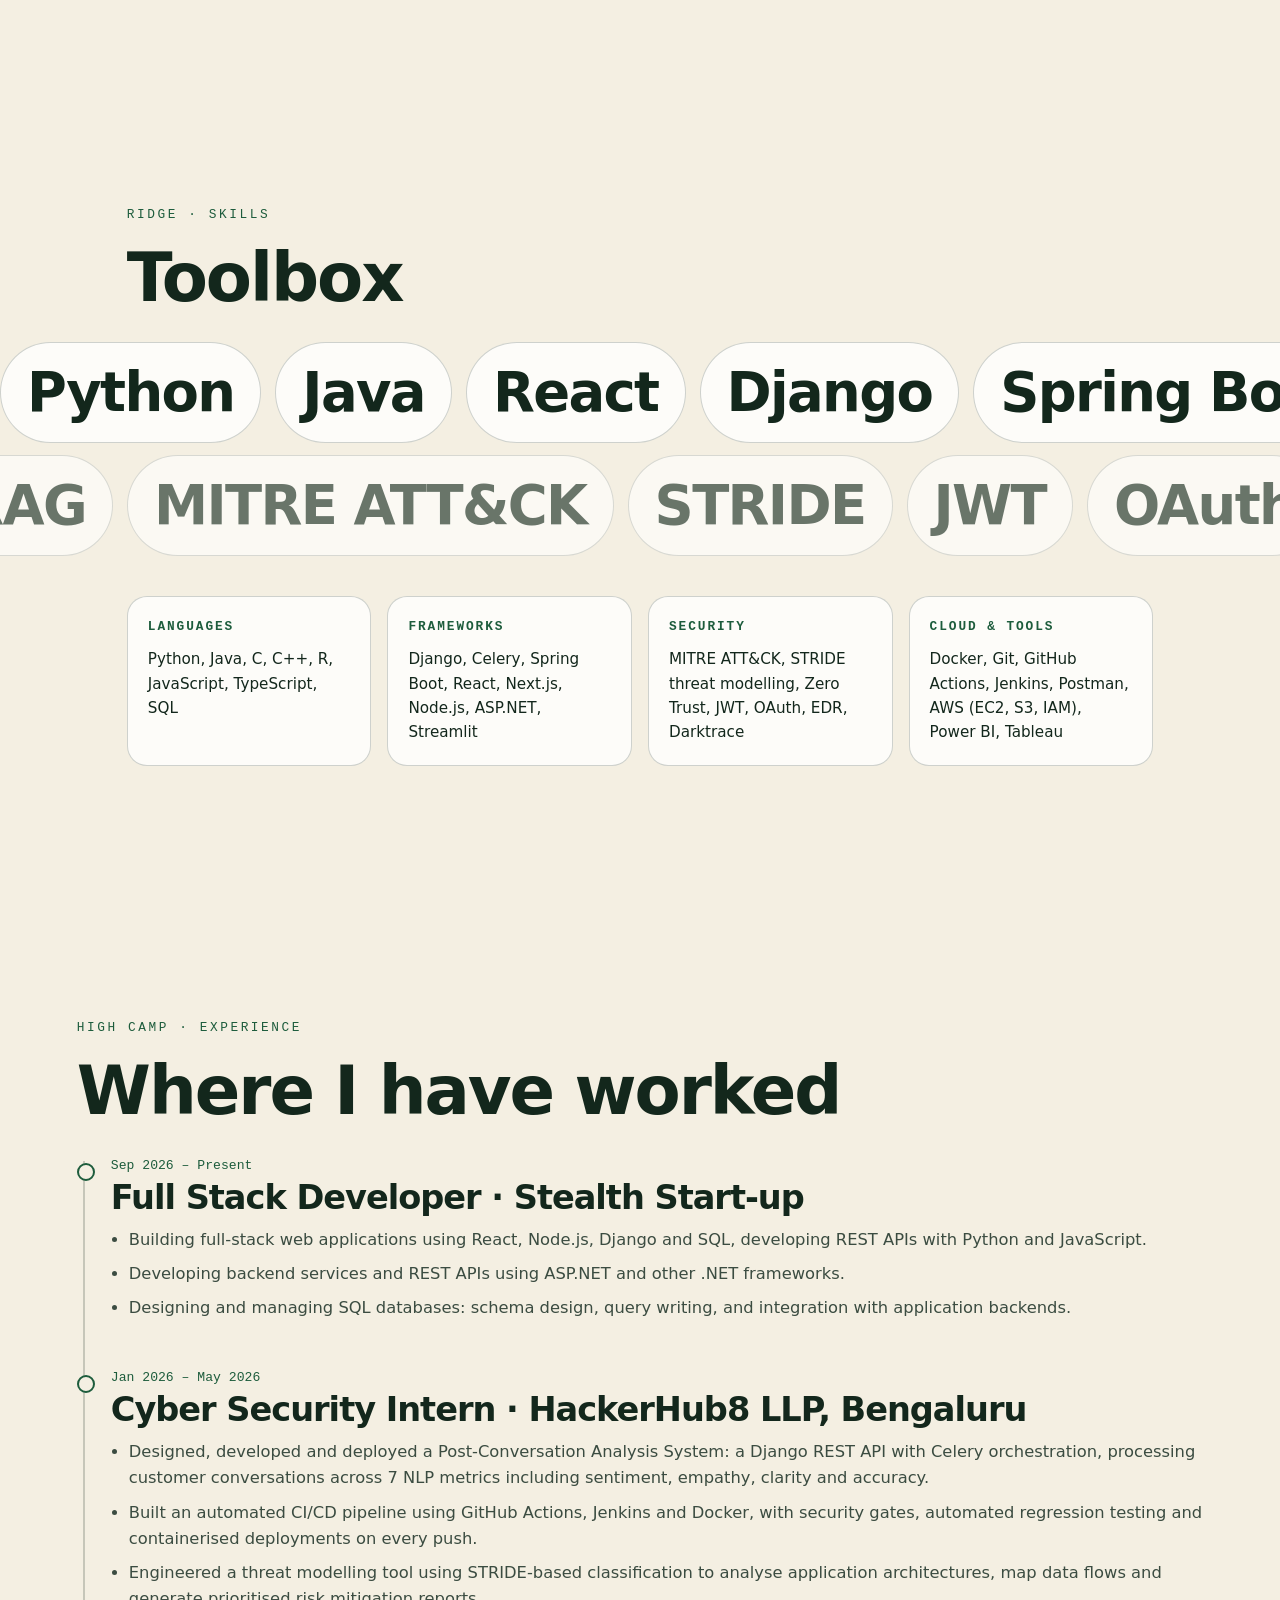
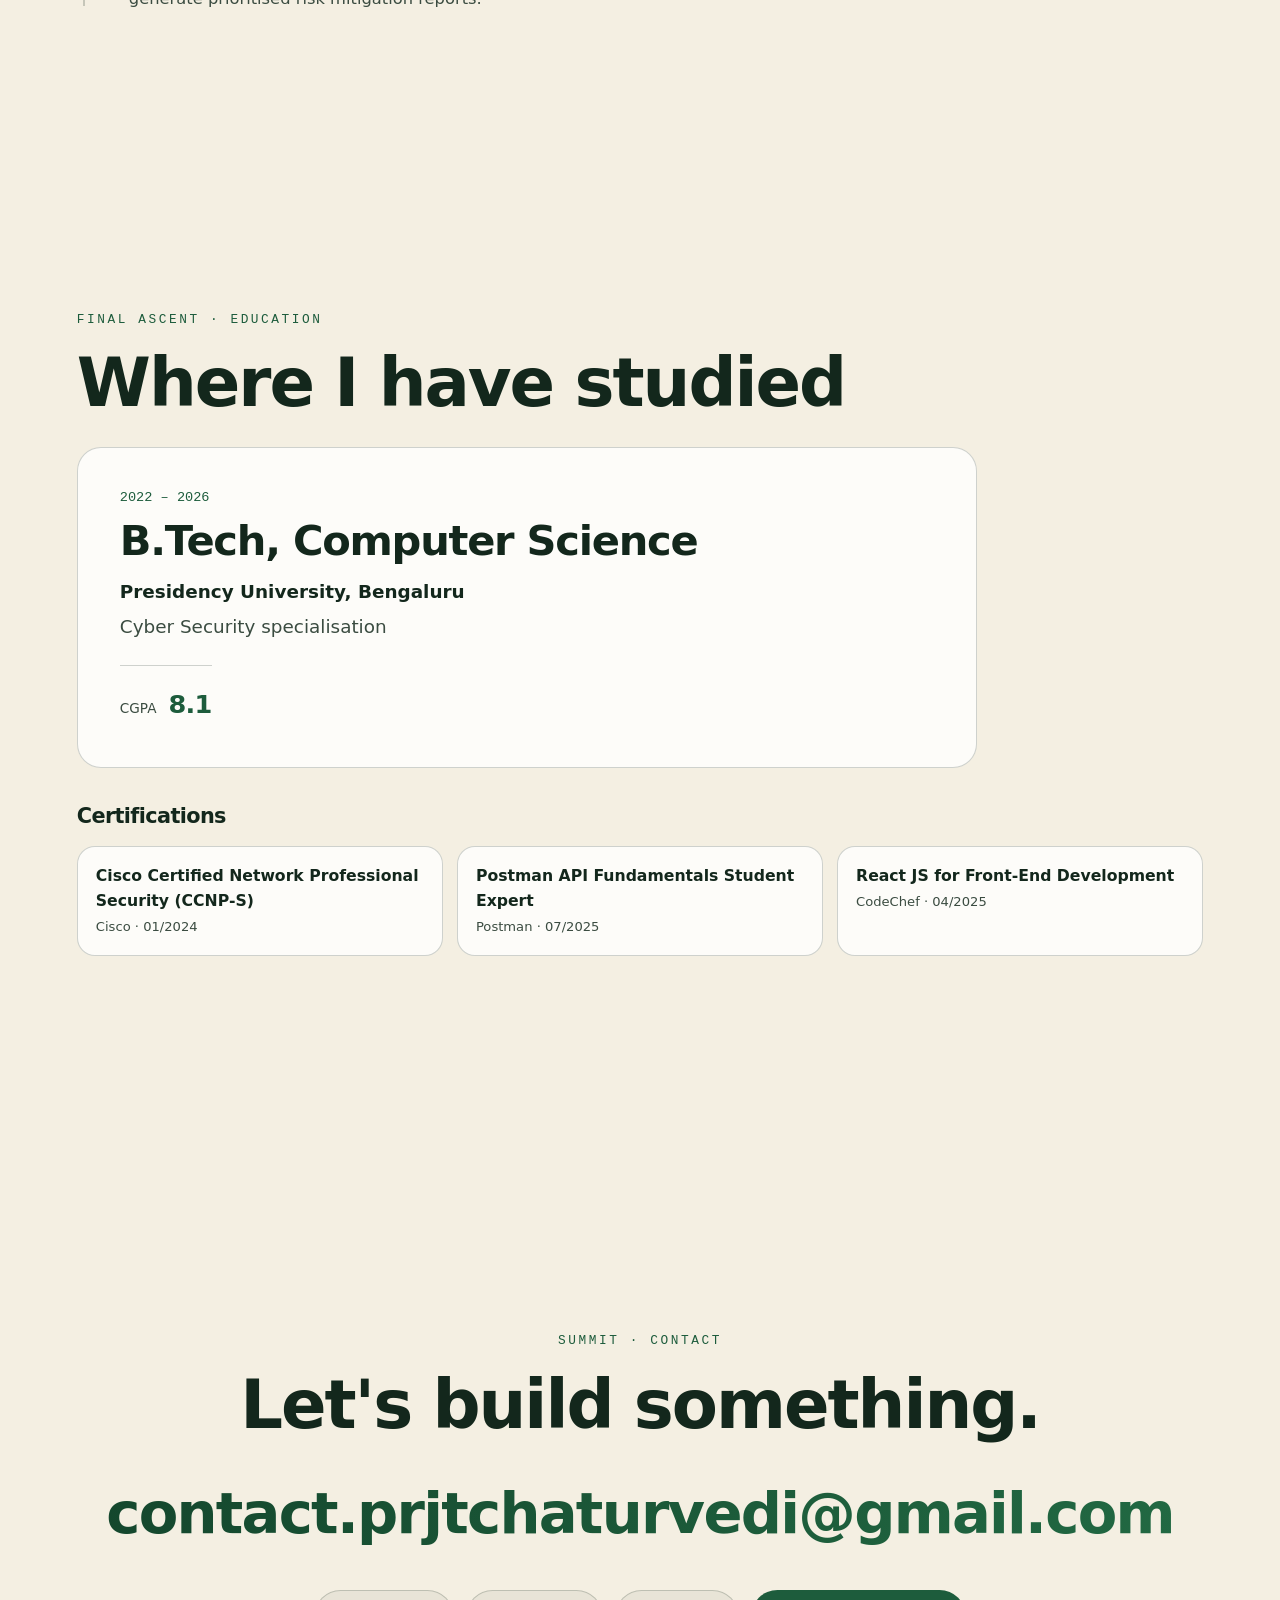
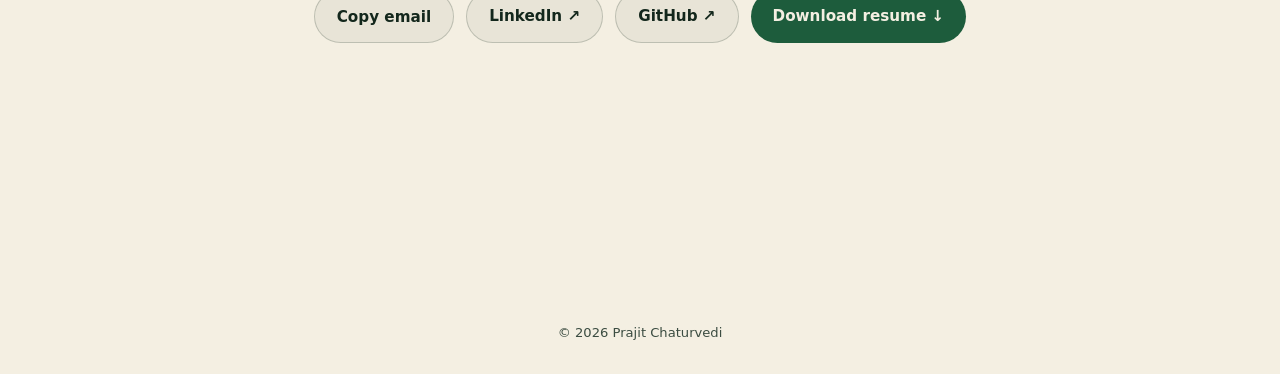
==== commit 133cd7cf: "Separate Education from work experience" ====
--- a/index.html
+++ b/index.html
@@ -5,7 +5,7 @@
 <link rel="icon" href="data:image/svg+xml,%3Csvg xmlns='http://www.w3.org/2000/svg' viewBox='0 0 100 100'%3E%3Crect width='100' height='100' rx='24' fill='%23f4efe2'/%3E%3Ctext x='50' y='68' font-size='56' font-family='sans-serif' font-weight='800' text-anchor='middle' fill='%231d5c3c'%3EP%3C/text%3E%3C/svg%3E">
 <link rel="stylesheet" href="css/style.css"></head>
 <body data-theme="home"><div id="scene" aria-hidden="true"></div><div class="progress"></div>
-<nav><a class="logo" href="#top">Prajit<span class="grad">.</span></a><div class="links"><a href="#about">About</a><a href="#projects">Projects</a><a href="#skills">Skills</a><a href="#experience">Experience</a><a href="#contact">Contact</a></div></nav>
+<nav><a class="logo" href="#top">Prajit<span class="grad">.</span></a><div class="links"><a href="#about">About</a><a href="#projects">Projects</a><a href="#skills">Skills</a><a href="#experience">Experience</a><a href="#education">Education</a><a href="#contact">Contact</a></div></nav>
 <section class="hero" id="top"><div class="wrap">
 <div class="eyebrow">Trailhead · Portfolio 2026</div>
 <h1 class="gs" data-split>Prajit
@@ -39,7 +39,10 @@
 <li>Designed, developed and deployed a Post-Conversation Analysis System: a Django REST API with Celery orchestration, processing customer conversations across 7 NLP metrics including sentiment, empathy, clarity and accuracy.</li>
 <li>Built an automated CI/CD pipeline using GitHub Actions, Jenkins and Docker, with security gates, automated regression testing and containerised deployments on every push.</li>
 <li>Engineered a threat modelling tool using STRIDE-based classification to analyse application architectures, map data flows and generate prioritised risk mitigation reports.</li></ul></div>
-<div class="job reveal"><div class="when">2022 – 2026</div><h3>B.Tech, Computer Science · Presidency University, Bengaluru</h3><ul><li>Cyber Security specialisation. CGPA 8.1.</li></ul></div></div>
+</div></div></section>
+<section id="education"><div class="wrap"><div class="eyebrow reveal">Final ascent · Education</div><h2 class="reveal">Where I have studied</h2>
+<div class="education-card reveal"><div class="when">2022 – 2026</div><h3>B.Tech, Computer Science</h3><p class="university">Presidency University, Bengaluru</p><p>Cyber Security specialisation</p><div class="education-score">CGPA <strong>8.1</strong></div></div>
+<h3 class="cert-heading reveal">Certifications</h3>
 <div class="certs"><div class="cert reveal"><b>Cisco Certified Network Professional Security (CCNP-S)</b><span>Cisco · 01/2024</span></div><div class="cert reveal"><b>Postman API Fundamentals Student Expert</b><span>Postman · 07/2025</span></div><div class="cert reveal"><b>React JS for Front-End Development</b><span>CodeChef · 04/2025</span></div></div></div></section>
 <section class="contact" id="contact"><div class="eyebrow reveal">Summit · Contact</div><h2 class="reveal">Let's build something.</h2>
 <a class="mail grad reveal" href="mailto:contact.prjtchaturvedi@gmail.com">contact.prjtchaturvedi@gmail.com</a>
--- a/css/style.css
+++ b/css/style.css
@@ -64,7 +64,7 @@
 /* timeline */
 .tl{position:relative;padding-left:34px;margin-top:20px}
 .tl .rail{position:absolute;left:6px;top:6px;bottom:6px;width:2px;background:var(--line)}
-.tl .fill{position:absolute;left:6px;top:6px;width:2px;height:0;background:linear-gradient(var(--accent),var(--accent2))}
+.tl .fill{position:absolute;left:6px;top:6px;width:2px;height:calc(100% - 12px);transform-origin:0 0;transform:scaleY(0);background:linear-gradient(var(--accent),var(--accent2))}
 .job{position:relative;margin-bottom:46px}
 .job::before{content:"";position:absolute;left:-34px;top:8px;width:14px;height:14px;border-radius:50%;background:var(--bg);border:2px solid var(--accent2);}
 .job .when{font-family:ui-monospace,monospace;font-size:.82rem;color:var(--accent2)}
@@ -137,10 +137,20 @@
 @keyframes drift{from{transform:translate3d(-6%,0,0)}to{transform:translate3d(6%,0,0)}}
 /* altitude HUD */
 .hud{position:fixed;right:14px;top:50%;transform:translateY(-50%);height:42vh;width:2px;background:var(--line);z-index:30;border-radius:2px}
-.hud i{position:absolute;right:-3px;width:8px;height:8px;border-radius:50%;background:var(--accent);top:0;margin-top:-4px;will-change:top}
+.hud i{position:absolute;right:-3px;width:8px;height:8px;border-radius:50%;background:var(--accent);top:0;margin-top:-4px;will-change:transform}
 .hud b{position:absolute;right:16px;top:0;margin-top:-10px;font:600 .72rem ui-monospace,Menlo,monospace;letter-spacing:.12em;text-transform:uppercase;color:var(--fg);background:var(--navbg);padding:3px 8px;border-radius:999px;border:1px solid var(--line);white-space:nowrap}
 .hud u{position:absolute;right:-2px;width:6px;height:2px;background:var(--line)}
 @media(max-width:820px){.hud{right:8px;height:34vh}.hud b{display:none}}
 @media(prefers-reduced-motion:reduce){#scene .mist,#scene .stars .tw{animation:none}}
 body[data-theme=triage]{--bg:#0c2218;--fg:#eef0e2;--mut:#b6c7ba;--a:#8fe0a8;--accent:#8fe0a8;--accent2:#8fe0a8;--line:rgba(238,240,226,.24);--card:rgba(14,40,30,.82);--g1:#8fe0a8;--g2:#eef0e2;--onacc:#07150f;--navbg:rgba(12,34,24,.9)}
 body[data-theme=triage] .demo{background:#06130d;color:#eef0e2}
+
+/* Education is a separate stop on the climb; work stays in the timeline. */
+section[id]{scroll-margin-top:64px}
+.education-card{position:relative;border:1px solid var(--line);background:var(--card);border-radius:24px;padding:clamp(24px,4vw,42px);max-width:900px}
+.education-card .when{font:500 .85rem ui-monospace,Menlo,monospace;color:var(--accent);margin-bottom:14px}
+.education-card h3{font-size:clamp(1.6rem,3.5vw,2.6rem);margin-bottom:14px}
+.education-card .university{color:var(--fg);font-weight:600;margin-bottom:6px}
+.education-score{display:inline-flex;align-items:baseline;gap:12px;border-top:1px solid var(--line);margin-top:24px;padding-top:18px;font-size:.85rem;color:var(--mut)}
+.education-score strong{font-size:1.6rem;color:var(--accent);letter-spacing:-.03em}
+.cert-heading{font-size:1.3rem;margin-top:38px}.cert-heading+.certs{margin-top:18px}
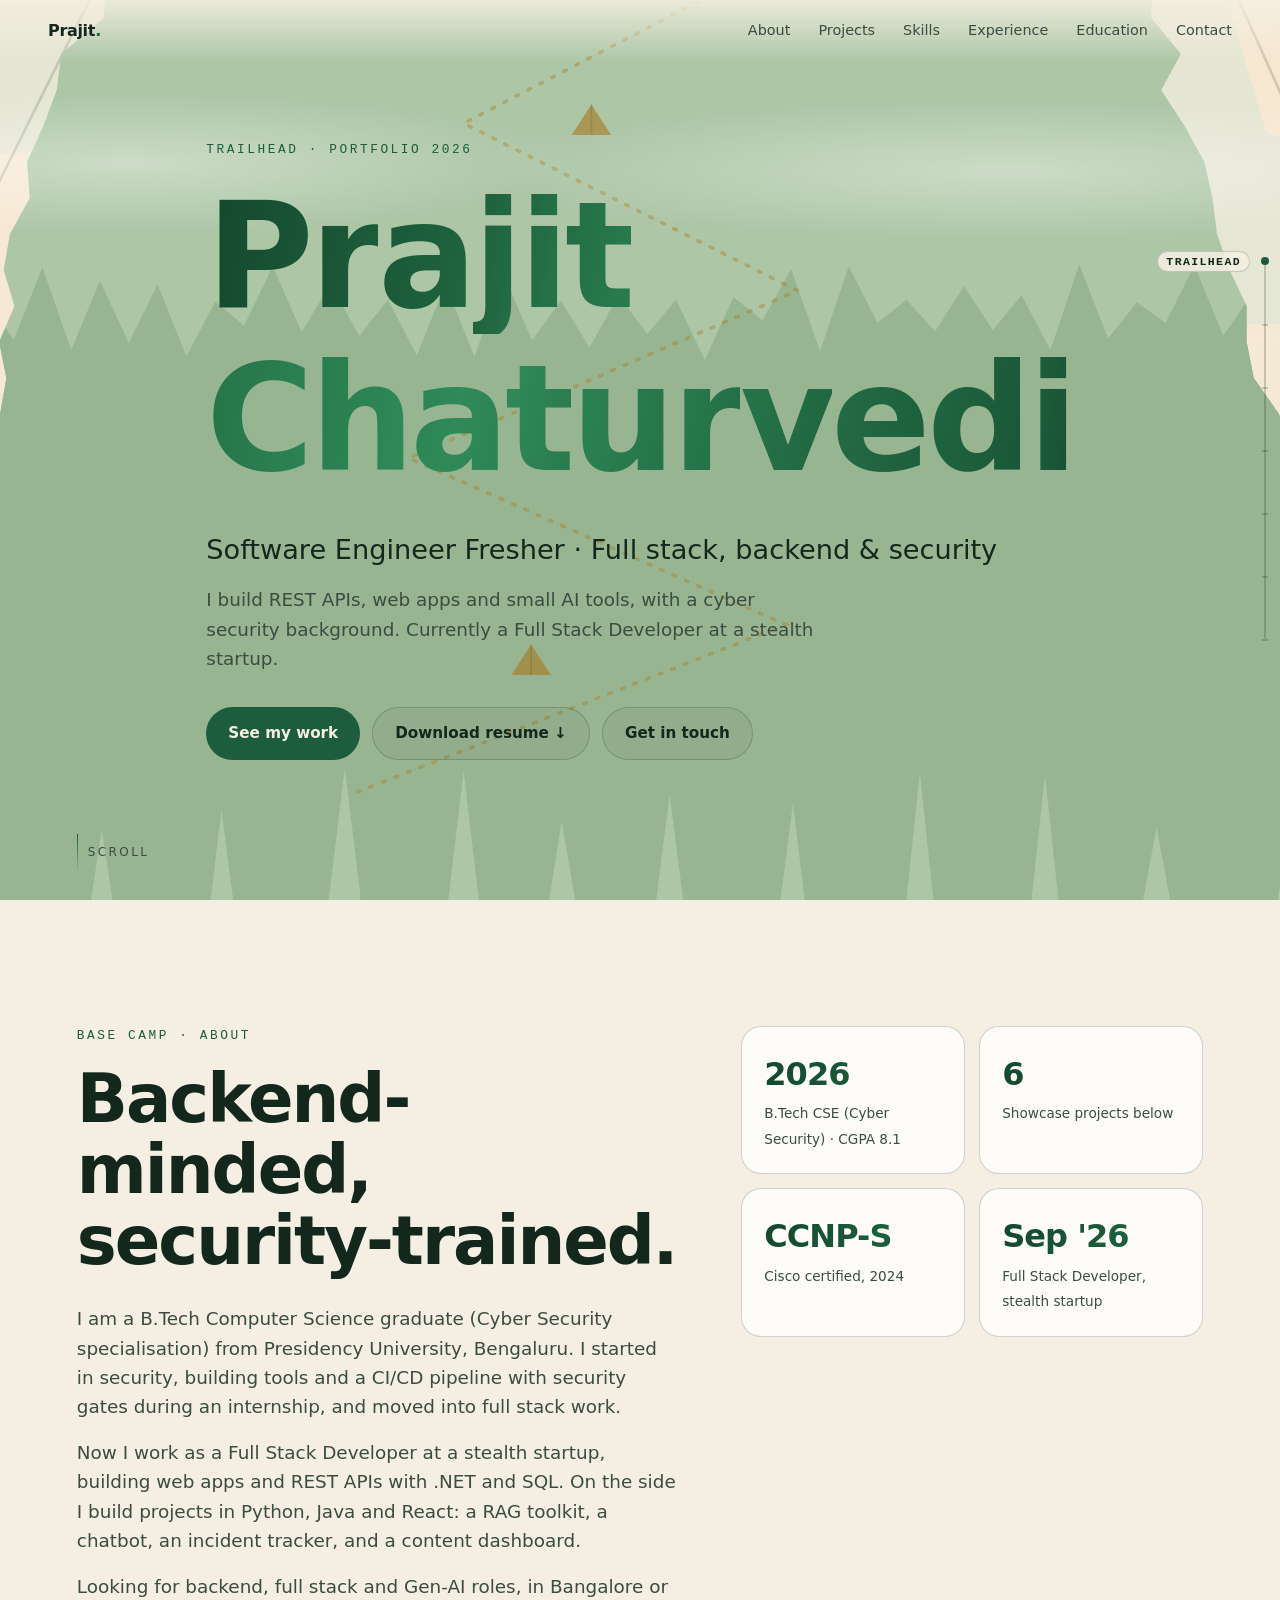
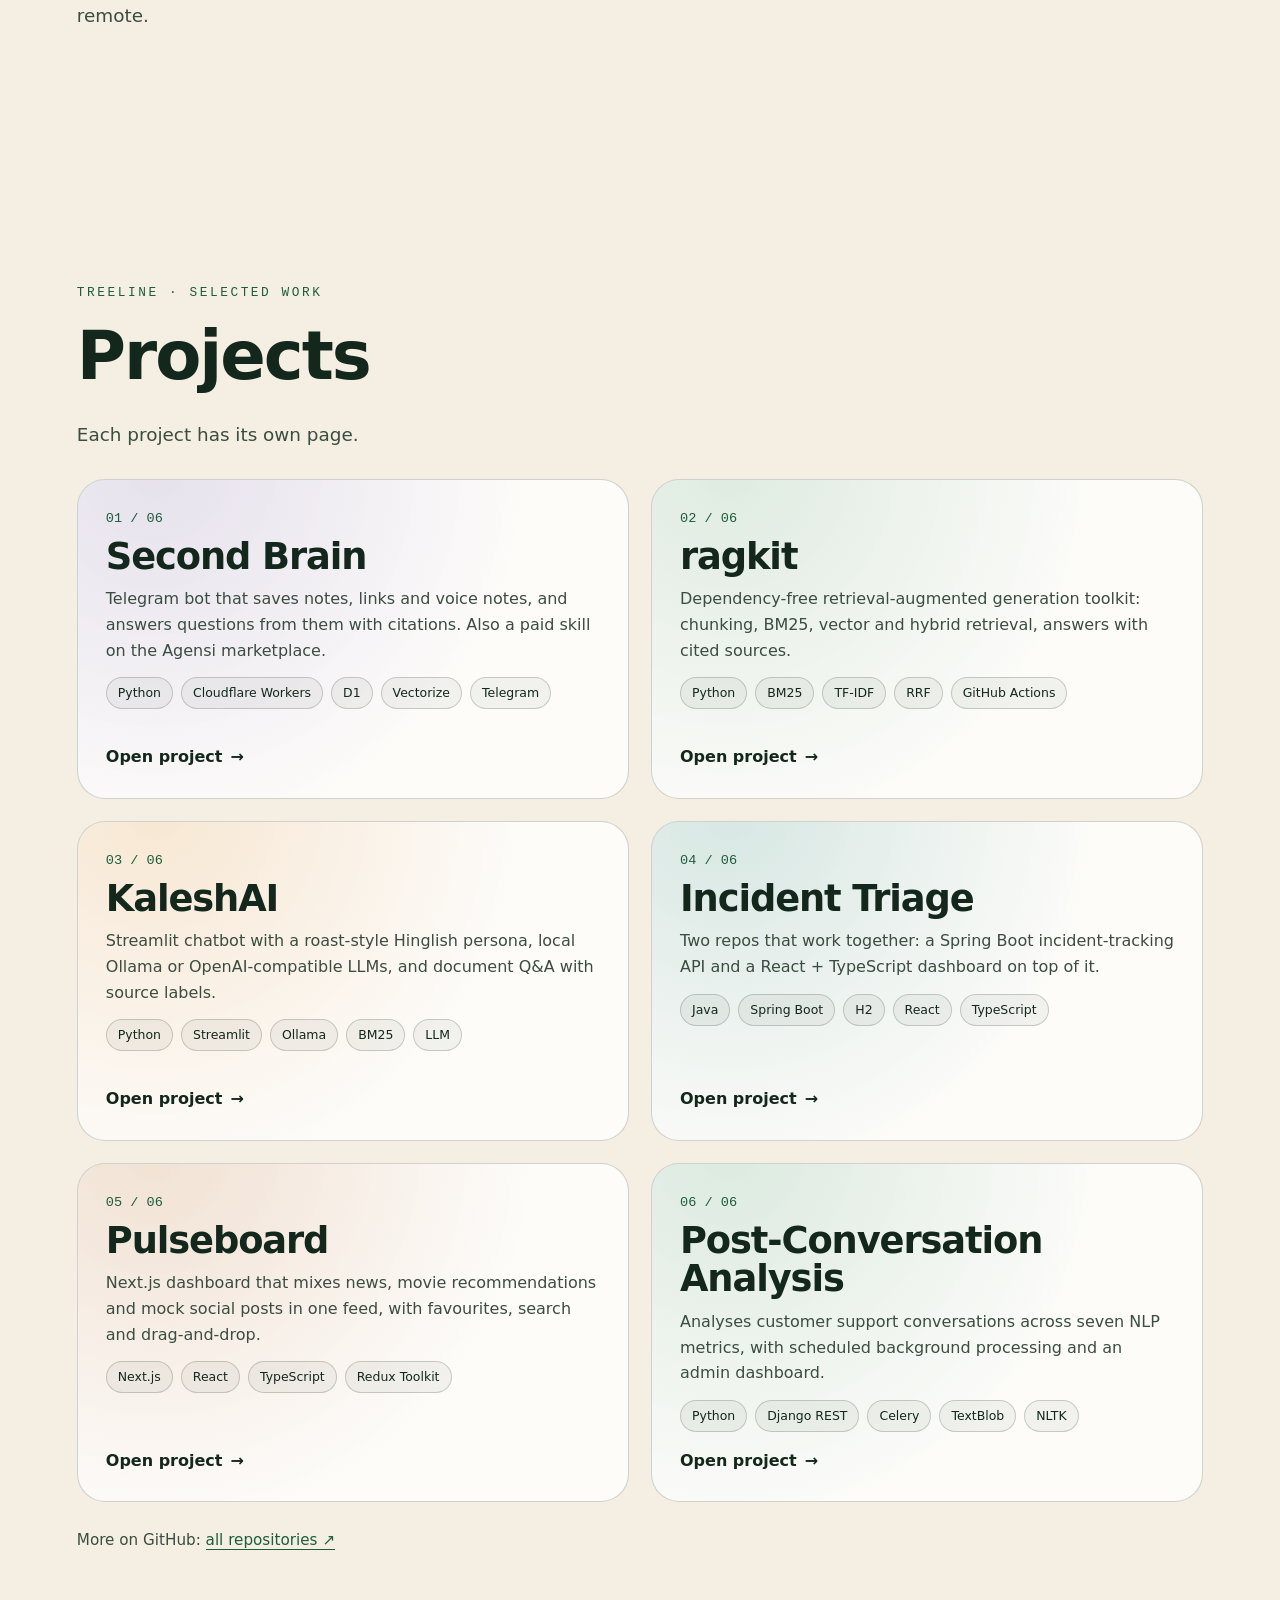
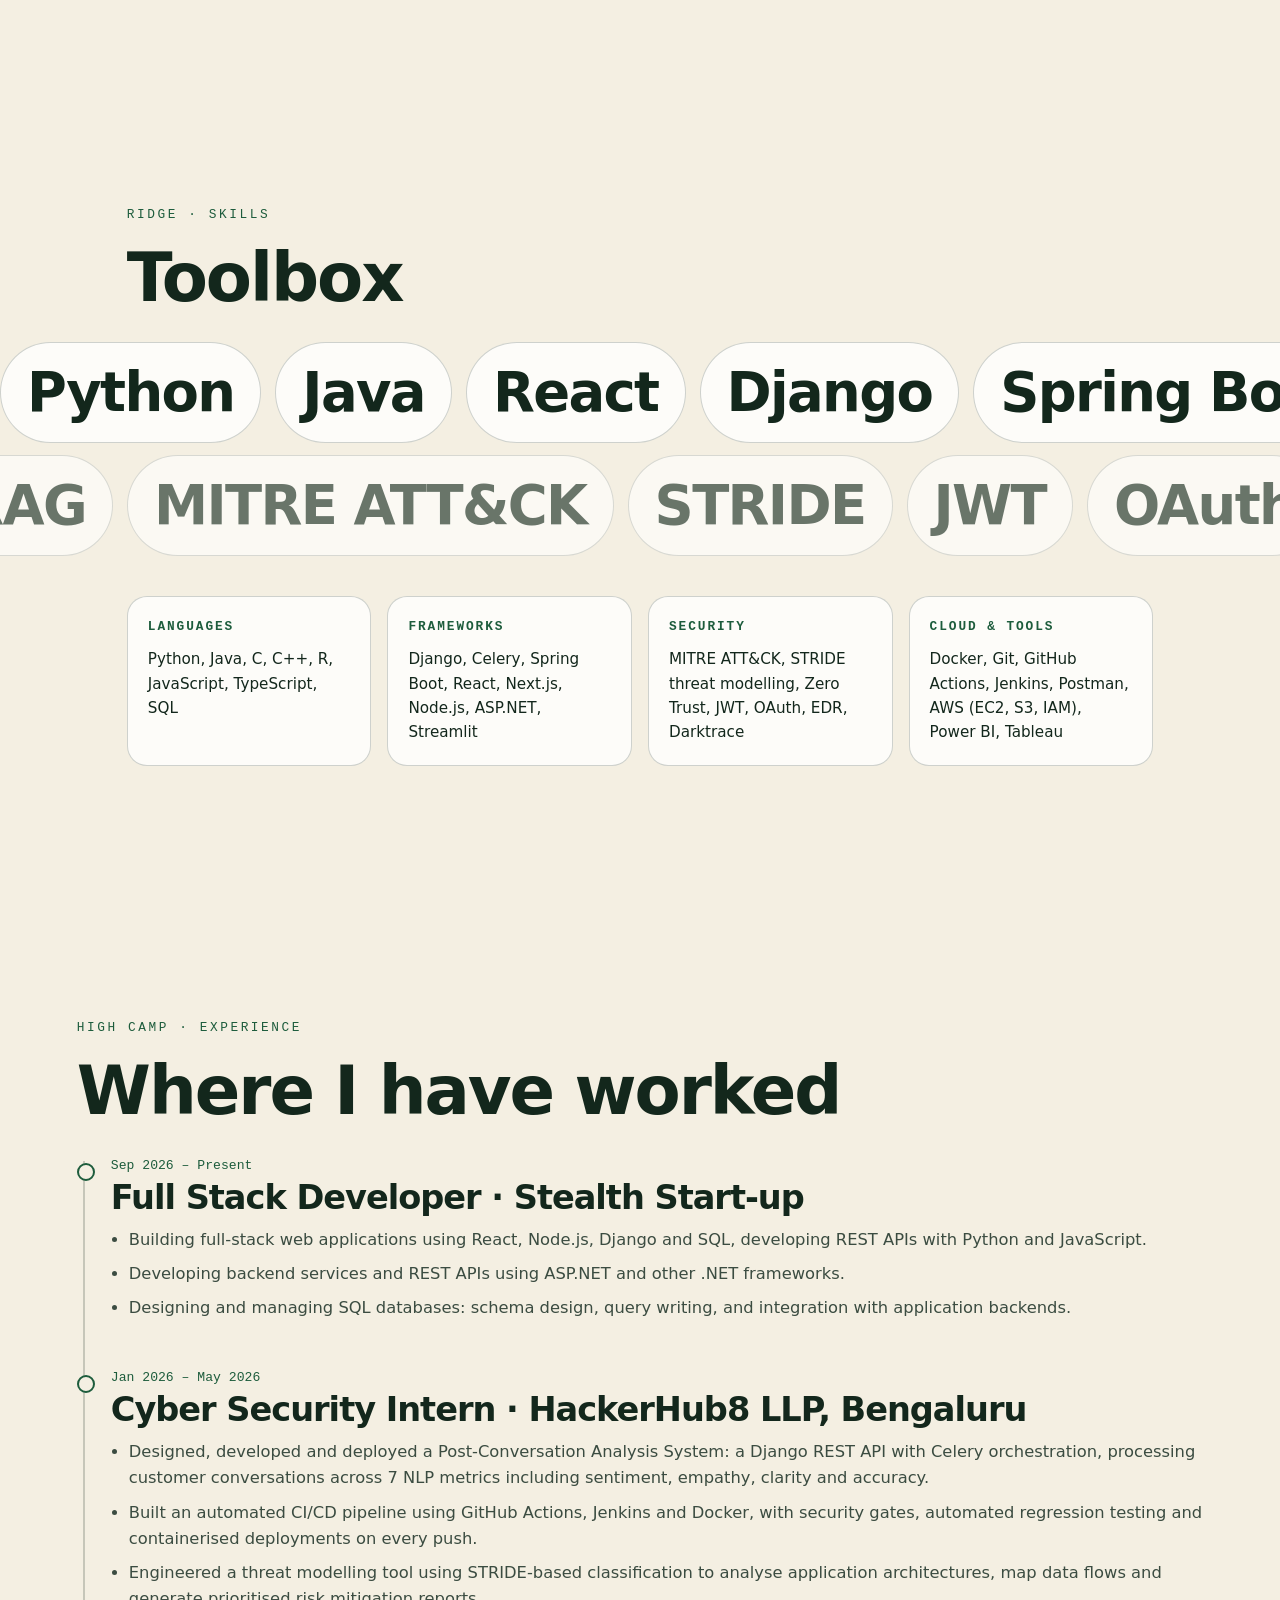
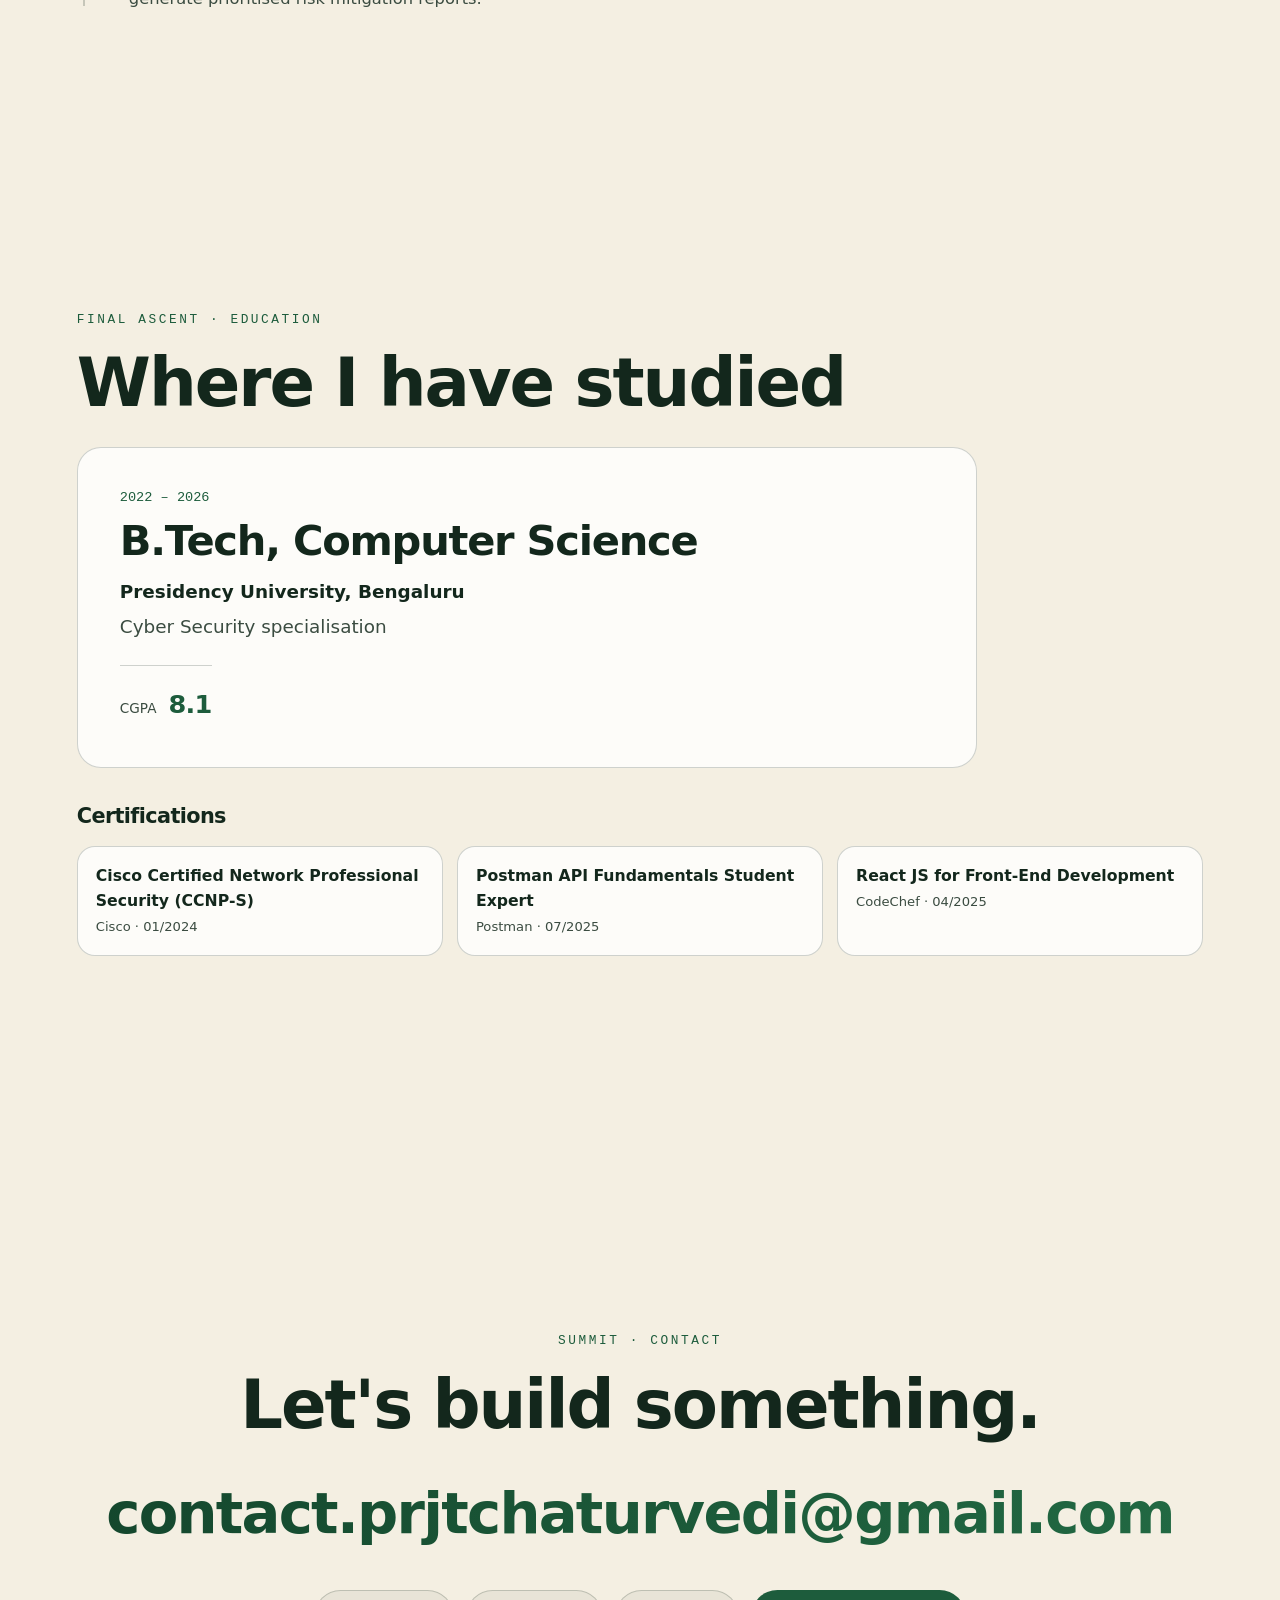
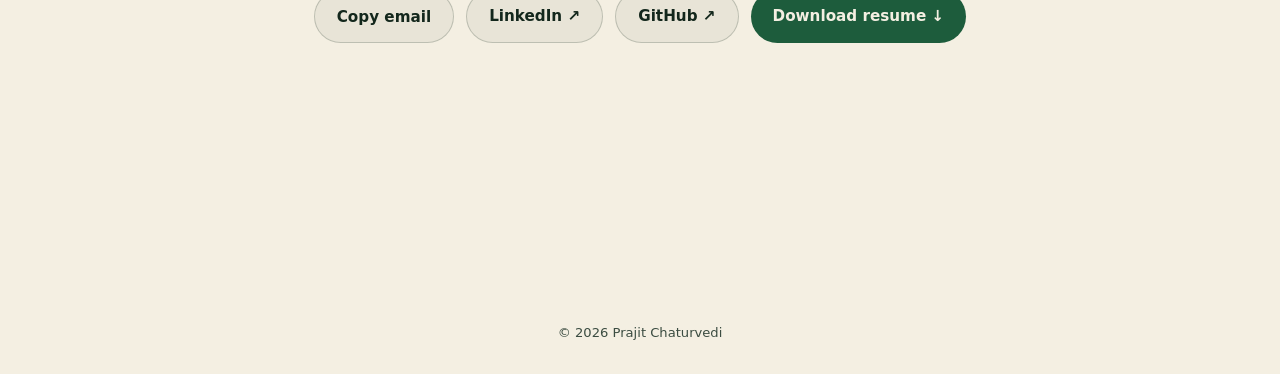
==== commit cb279011: "Add Second Brain project card to index Updated the statistics section to include an additional entry" ====
--- a/index.html
+++ b/index.html
@@ -18,9 +18,9 @@
 <p class="reveal">I am a B.Tech Computer Science graduate (Cyber Security specialisation) from Presidency University, Bengaluru. I started in security, building tools and a CI/CD pipeline with security gates during an internship, and moved into full stack work.</p>
 <p class="reveal">Now I work as a Full Stack Developer at a stealth startup, building web apps and REST APIs with .NET and SQL. On the side I build projects in Python, Java and React: a RAG toolkit, a chatbot, an incident tracker, and a content dashboard.</p>
 <p class="reveal">Looking for backend, full stack and Gen-AI roles, in Bangalore or remote.</p></div>
-<div class="stats reveal"><div class="stat"><b class="grad">2026</b><span>B.Tech CSE (Cyber Security) · CGPA 8.1</span></div><div class="stat"><b class="grad">5</b><span>Showcase projects below</span></div><div class="stat"><b class="grad">CCNP-S</b><span>Cisco certified, 2024</span></div><div class="stat"><b class="grad">Sep '26</b><span>Full Stack Developer, stealth startup</span></div></div></div></section>
+<div class="stats reveal"><div class="stat"><b class="grad">2026</b><span>B.Tech CSE (Cyber Security) · CGPA 8.1</span></div><div class="stat"><b class="grad">6</b><span>Showcase projects below</span></div><div class="stat"><b class="grad">CCNP-S</b><span>Cisco certified, 2024</span></div><div class="stat"><b class="grad">Sep '26</b><span>Full Stack Developer, stealth startup</span></div></div></div></section>
 <section id="projects"><div class="wrap"><div class="eyebrow reveal">Treeline · Selected work</div><h2 class="reveal">Projects</h2><p class="reveal">Each project has its own page.</p>
-<div class="pgrid"><a class="pcard" style="--pc:#3f8f5f" href="projects/ragkit.html"><div><div class="num">01 / 05</div><h3>ragkit</h3><p>Dependency-free retrieval-augmented generation toolkit: chunking, BM25, vector and hybrid retrieval, answers with cited sources.</p><div class="chips"><span class="chip">Python</span><span class="chip">BM25</span><span class="chip">TF-IDF</span><span class="chip">RRF</span><span class="chip">GitHub Actions</span></div></div><div class="open">Open project <span>→</span></div></a><a class="pcard" style="--pc:#d97706" href="projects/kalesh.html"><div><div class="num">02 / 05</div><h3>KaleshAI</h3><p>Streamlit chatbot with a roast-style Hinglish persona, local Ollama or OpenAI-compatible LLMs, and document Q&amp;A with source labels.</p><div class="chips"><span class="chip">Python</span><span class="chip">Streamlit</span><span class="chip">Ollama</span><span class="chip">BM25</span><span class="chip">LLM</span></div></div><div class="open">Open project <span>→</span></div></a><a class="pcard" style="--pc:#0f766e" href="projects/triage.html"><div><div class="num">03 / 05</div><h3>Incident Triage</h3><p>Two repos that work together: a Spring Boot incident-tracking API and a React + TypeScript dashboard on top of it.</p><div class="chips"><span class="chip">Java</span><span class="chip">Spring Boot</span><span class="chip">H2</span><span class="chip">React</span><span class="chip">TypeScript</span></div></div><div class="open">Open project <span>→</span></div></a><a class="pcard" style="--pc:#b45309" href="projects/pulseboard.html"><div><div class="num">04 / 05</div><h3>Pulseboard</h3><p>Next.js dashboard that mixes news, movie recommendations and mock social posts in one feed, with favourites, search and drag-and-drop.</p><div class="chips"><span class="chip">Next.js</span><span class="chip">React</span><span class="chip">TypeScript</span><span class="chip">Redux Toolkit</span></div></div><div class="open">Open project <span>→</span></div></a><a class="pcard" style="--pc:#2f8a58" href="projects/pca.html"><div><div class="num">05 / 05</div><h3>Post-Conversation Analysis</h3><p>Analyses customer support conversations across seven NLP metrics, with scheduled background processing and an admin dashboard.</p><div class="chips"><span class="chip">Python</span><span class="chip">Django REST</span><span class="chip">Celery</span><span class="chip">TextBlob</span><span class="chip">NLTK</span></div></div><div class="open">Open project <span>→</span></div></a></div>
+<div class="pgrid"><a class="pcard" style="--pc:#6d4fa8" href="projects/second-brain.html"><div><div class="num">01 / 06</div><h3>Second Brain</h3><p>Telegram bot that saves notes, links and voice notes, and answers questions from them with citations. Also a paid skill on the Agensi marketplace.</p><div class="chips"><span class="chip">Python</span><span class="chip">Cloudflare Workers</span><span class="chip">D1</span><span class="chip">Vectorize</span><span class="chip">Telegram</span></div></div><div class="open">Open project <span>→</span></div></a><a class="pcard" style="--pc:#3f8f5f" href="projects/ragkit.html"><div><div class="num">02 / 06</div><h3>ragkit</h3><p>Dependency-free retrieval-augmented generation toolkit: chunking, BM25, vector and hybrid retrieval, answers with cited sources.</p><div class="chips"><span class="chip">Python</span><span class="chip">BM25</span><span class="chip">TF-IDF</span><span class="chip">RRF</span><span class="chip">GitHub Actions</span></div></div><div class="open">Open project <span>→</span></div></a><a class="pcard" style="--pc:#d97706" href="projects/kalesh.html"><div><div class="num">03 / 06</div><h3>KaleshAI</h3><p>Streamlit chatbot with a roast-style Hinglish persona, local Ollama or OpenAI-compatible LLMs, and document Q&amp;A with source labels.</p><div class="chips"><span class="chip">Python</span><span class="chip">Streamlit</span><span class="chip">Ollama</span><span class="chip">BM25</span><span class="chip">LLM</span></div></div><div class="open">Open project <span>→</span></div></a><a class="pcard" style="--pc:#0f766e" href="projects/triage.html"><div><div class="num">04 / 06</div><h3>Incident Triage</h3><p>Two repos that work together: a Spring Boot incident-tracking API and a React + TypeScript dashboard on top of it.</p><div class="chips"><span class="chip">Java</span><span class="chip">Spring Boot</span><span class="chip">H2</span><span class="chip">React</span><span class="chip">TypeScript</span></div></div><div class="open">Open project <span>→</span></div></a><a class="pcard" style="--pc:#b45309" href="projects/pulseboard.html"><div><div class="num">05 / 06</div><h3>Pulseboard</h3><p>Next.js dashboard that mixes news, movie recommendations and mock social posts in one feed, with favourites, search and drag-and-drop.</p><div class="chips"><span class="chip">Next.js</span><span class="chip">React</span><span class="chip">TypeScript</span><span class="chip">Redux Toolkit</span></div></div><div class="open">Open project <span>→</span></div></a><a class="pcard" style="--pc:#2f8a58" href="projects/pca.html"><div><div class="num">06 / 06</div><h3>Post-Conversation Analysis</h3><p>Analyses customer support conversations across seven NLP metrics, with scheduled background processing and an admin dashboard.</p><div class="chips"><span class="chip">Python</span><span class="chip">Django REST</span><span class="chip">Celery</span><span class="chip">TextBlob</span><span class="chip">NLTK</span></div></div><div class="open">Open project <span>→</span></div></a></div>
 <div class="more">More on GitHub: <a href="https://github.com/Prajit-22" target="_blank" rel="noopener">all repositories ↗</a></div></div></section>
 <section class="skills" id="skills"><div class="wrap"><div class="eyebrow reveal">Ridge · Skills</div><h2 class="reveal">Toolbox</h2></div>
 <div class="mq " aria-hidden="true"><span>Python</span><span>Java</span><span>React</span><span>Django</span><span>Spring Boot</span><span>Next.js</span><span>TypeScript</span><span>SQL</span><span>ASP.NET</span><span>Docker</span><span>Celery</span><span>REST APIs</span><span>Python</span><span>Java</span><span>React</span><span>Django</span><span>Spring Boot</span><span>Next.js</span><span>TypeScript</span><span>SQL</span><span>ASP.NET</span><span>Docker</span><span>Celery</span><span>REST APIs</span></div><div class="mq alt" aria-hidden="true"><span>MITRE ATT&amp;CK</span><span>STRIDE</span><span>JWT</span><span>OAuth</span><span>Zero Trust</span><span>GitHub Actions</span><span>Jenkins</span><span>Postman</span><span>AWS EC2 · S3 · IAM</span><span>Git</span><span>Node.js</span><span>RAG</span><span>MITRE ATT&amp;CK</span><span>STRIDE</span><span>JWT</span><span>OAuth</span><span>Zero Trust</span><span>GitHub Actions</span><span>Jenkins</span><span>Postman</span><span>AWS EC2 · S3 · IAM</span><span>Git</span><span>Node.js</span><span>RAG</span></div>
@@ -48,4 +48,4 @@
 <a class="mail grad reveal" href="mailto:contact.prjtchaturvedi@gmail.com">contact.prjtchaturvedi@gmail.com</a>
 <div class="row reveal"><button class="btn" id="copy" type="button">Copy email</button><a class="btn" href="https://www.linkedin.com/in/prajit-chaturvedi-577b57255" target="_blank" rel="noopener">LinkedIn ↗</a><a class="btn" href="https://github.com/Prajit-22" target="_blank" rel="noopener">GitHub ↗</a><a class="btn primary" href="assets/Prajit-Chaturvedi-Resume.pdf" download="Prajit Chaturvedi Resume.pdf">Download resume ↓</a></div></section>
 <footer>© <span id="yr"></span> Prajit Chaturvedi</footer>
-<script src="js/scene.js"></script><script src="js/main.js"></script></body></html>+<script src="js/scene.js"></script><script src="js/main.js"></script></body></html>
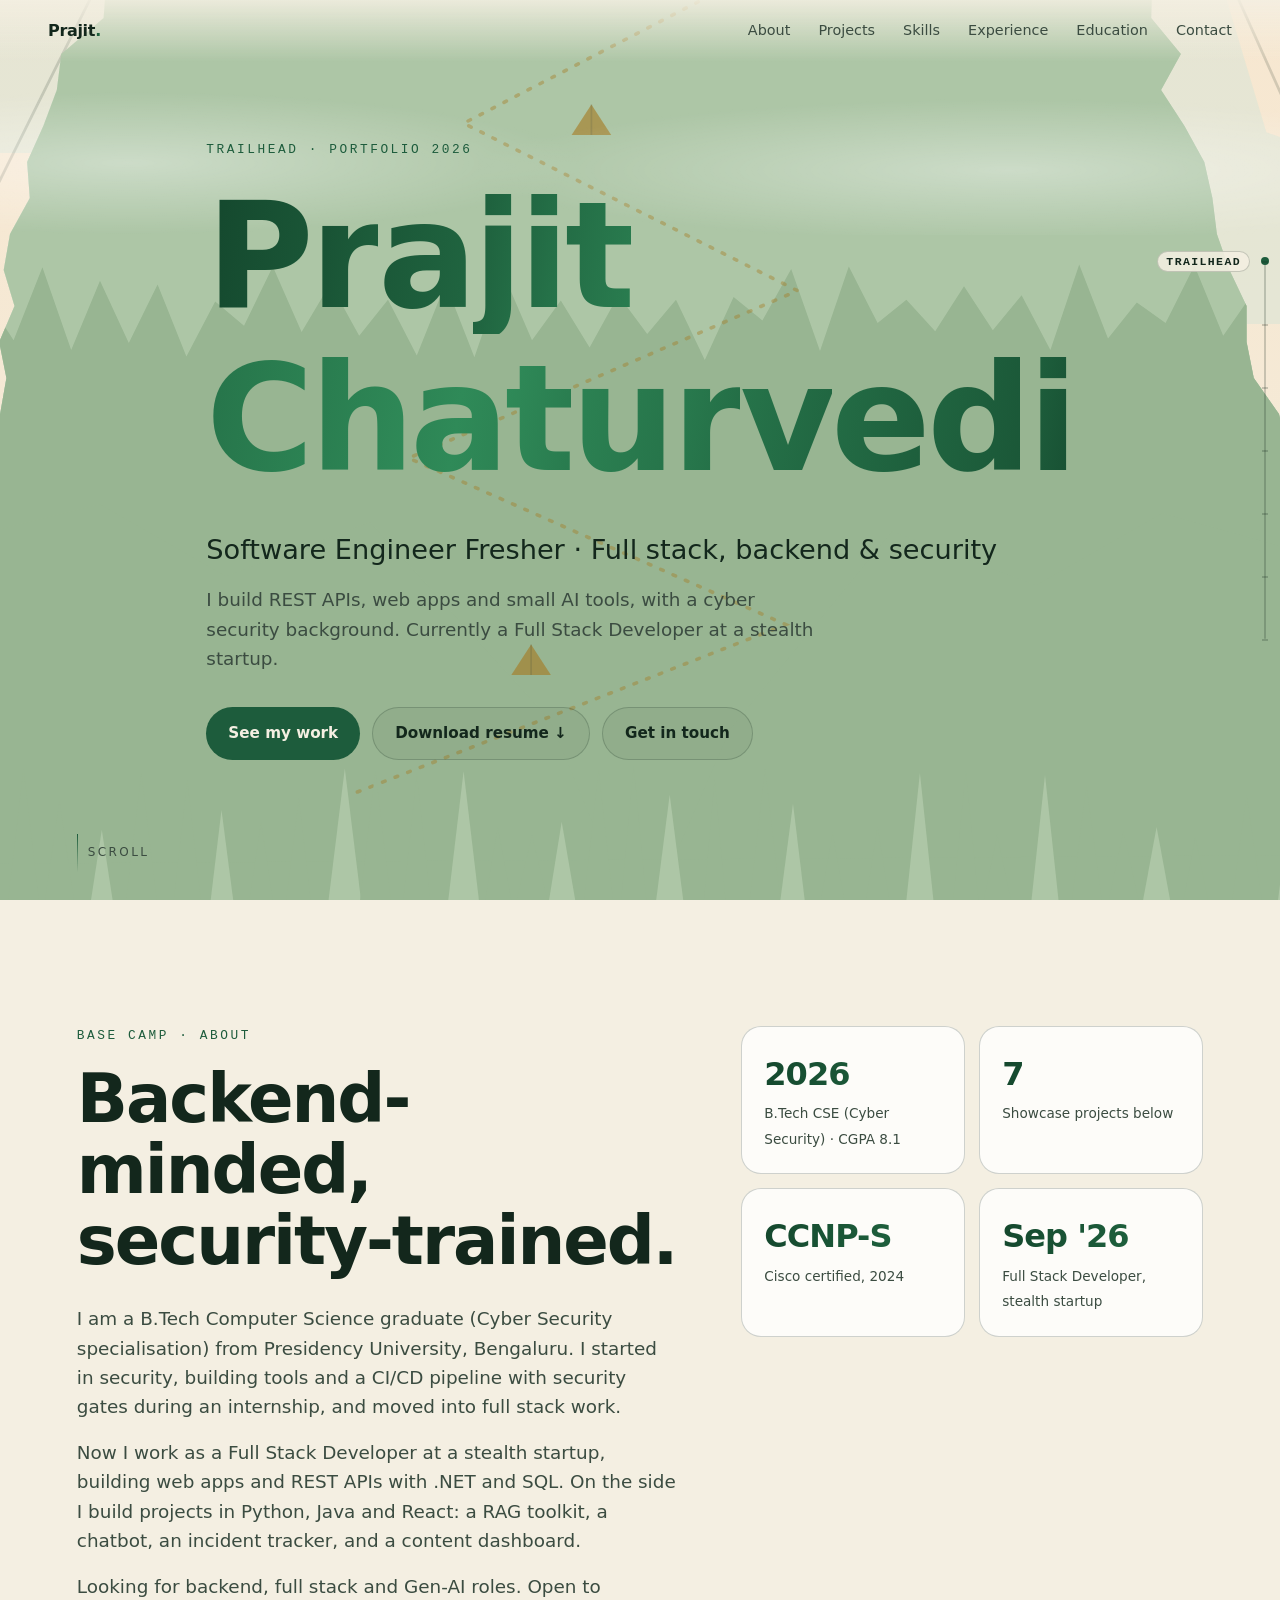
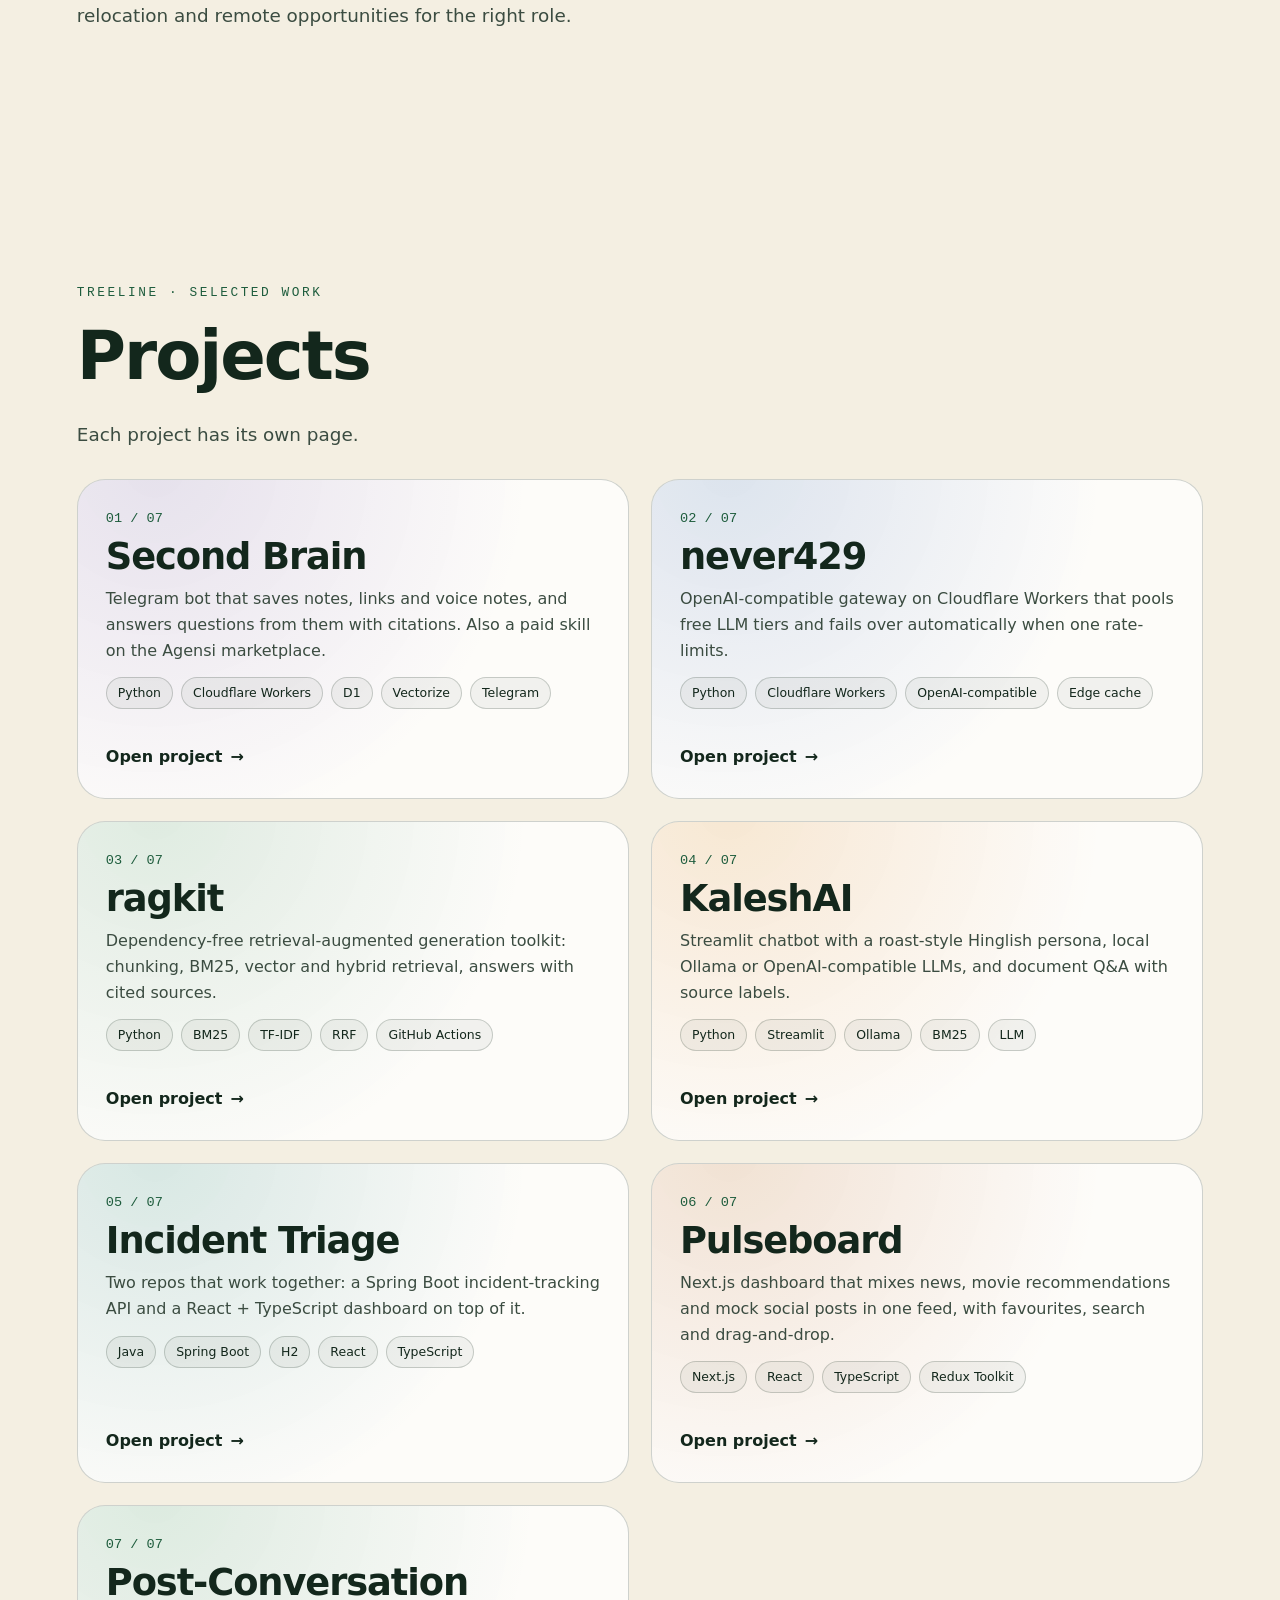
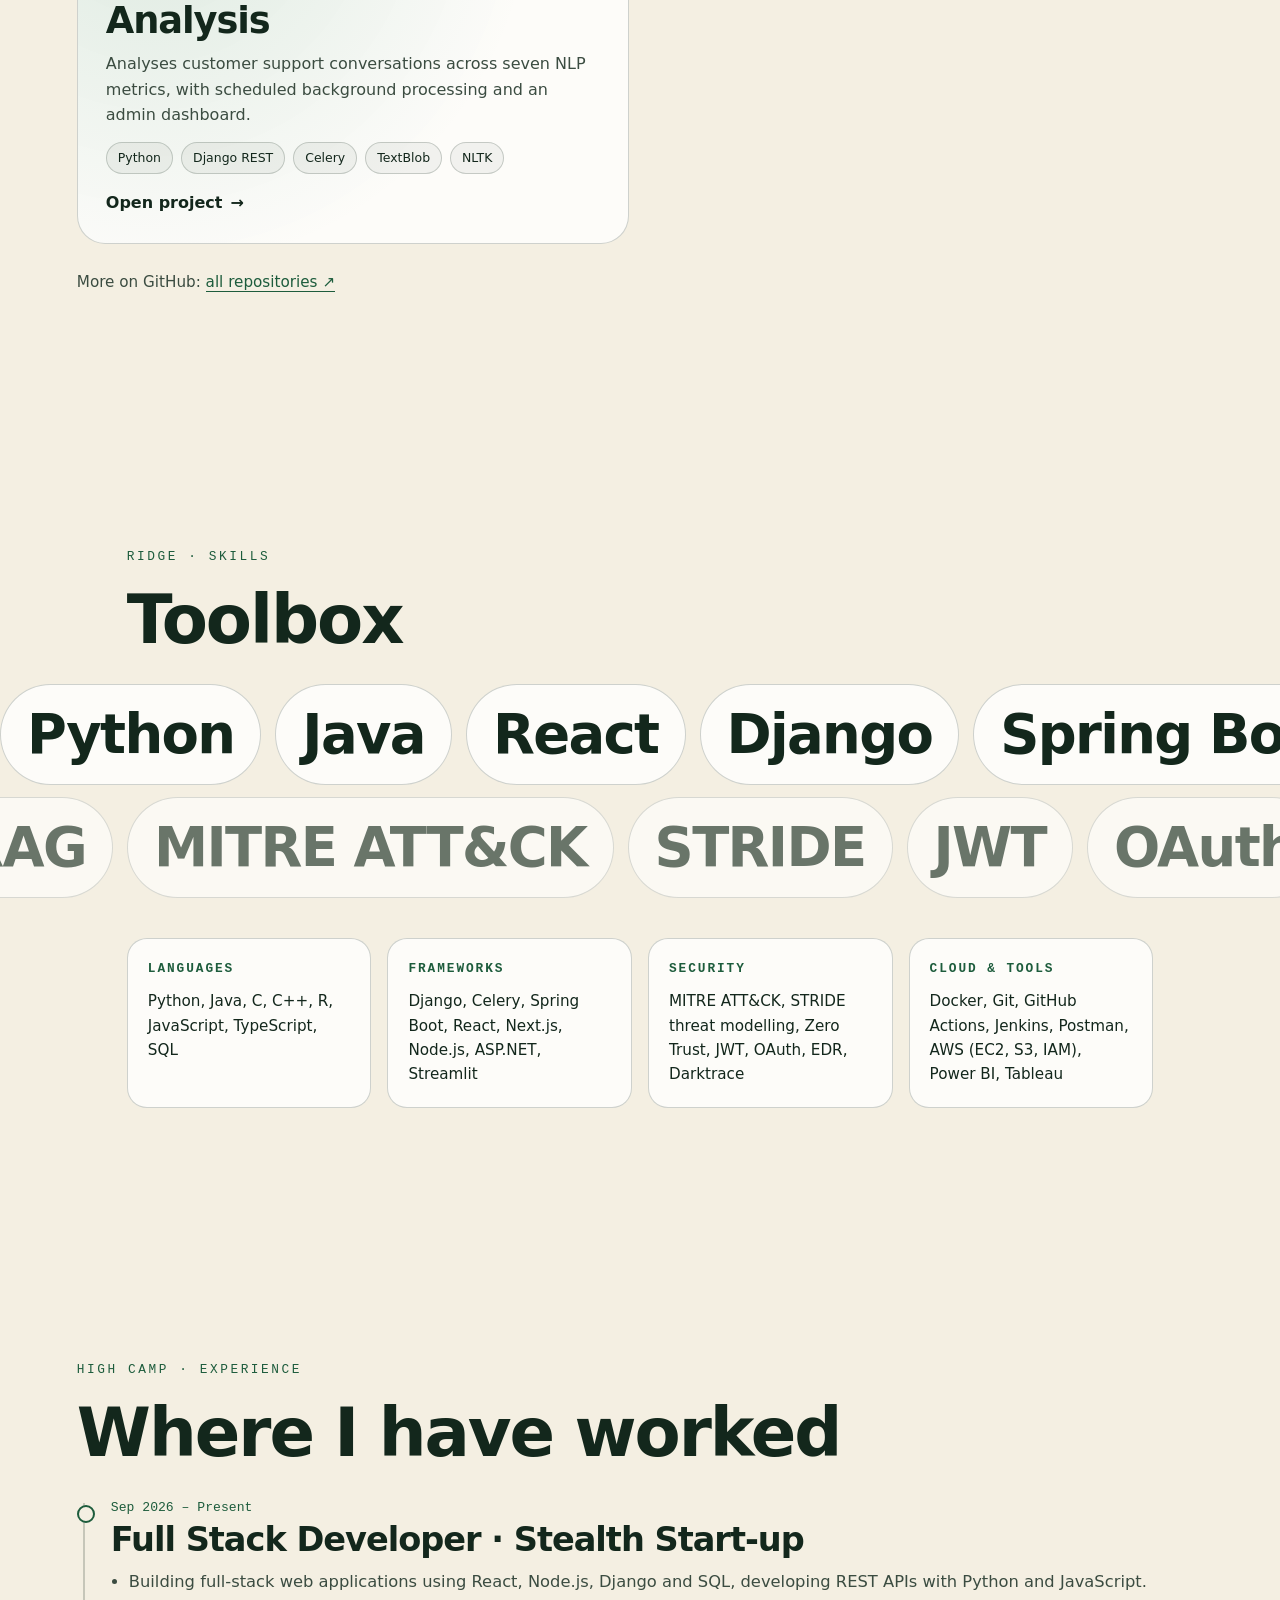
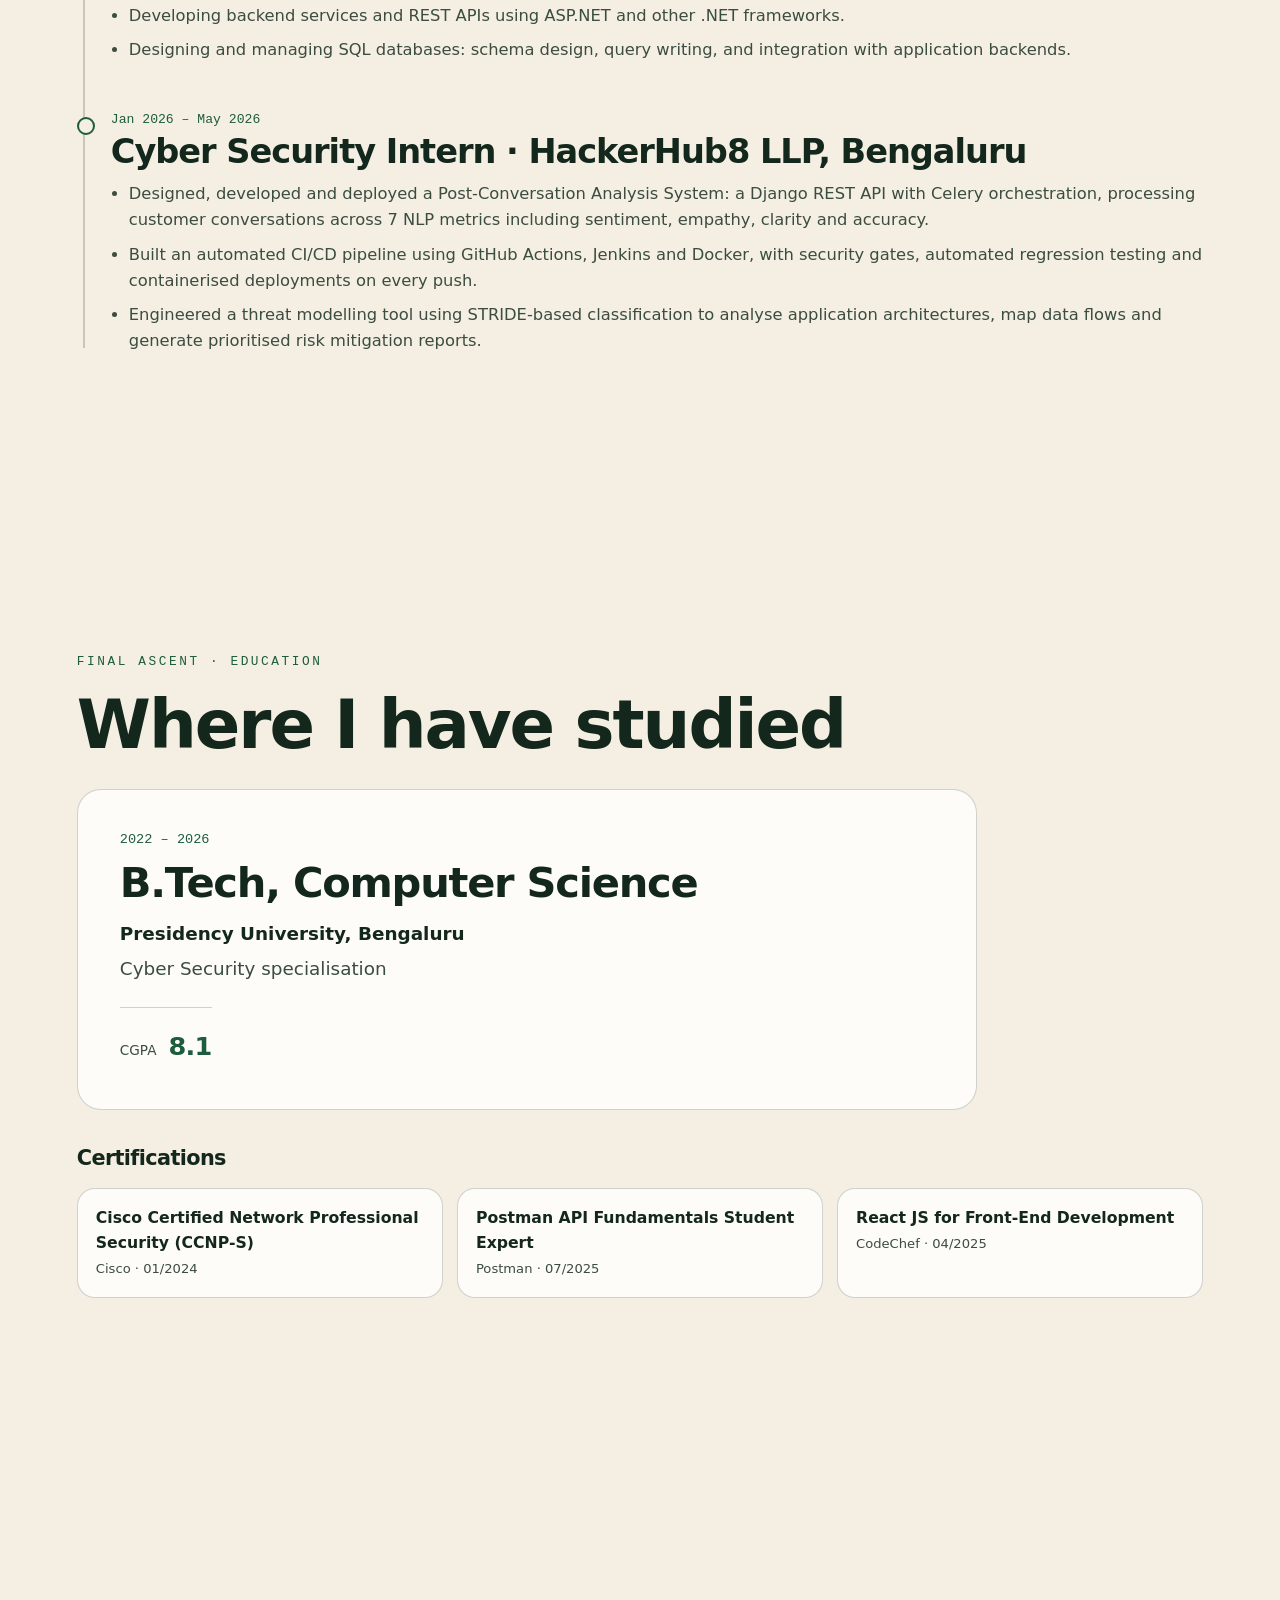
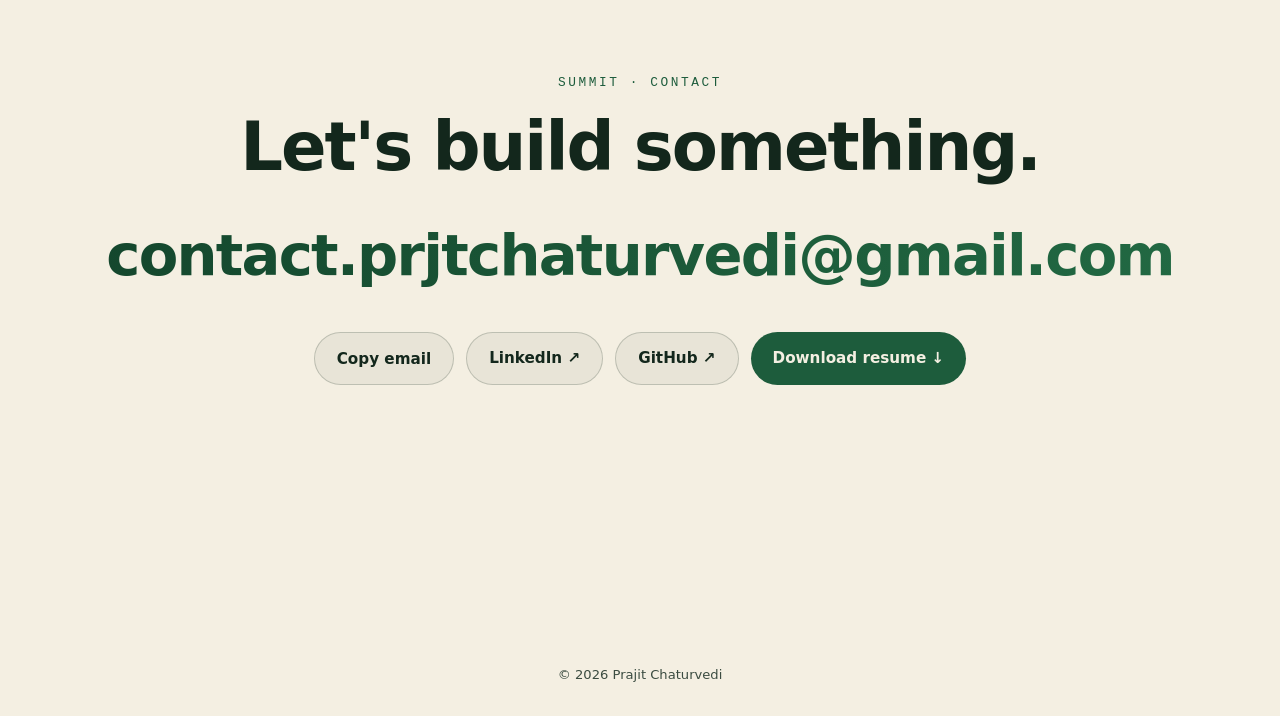
==== commit 9346f2b3: "Add never429 project, update positioning and OG meta Updated the portfolio description and added Ope" ====
--- a/index.html
+++ b/index.html
@@ -1,7 +1,7 @@
 <!doctype html>
 <html lang="en"><head><meta charset="utf-8"><meta name="viewport" content="width=device-width,initial-scale=1,viewport-fit=cover">
 <title>Prajit Chaturvedi · Software Engineer</title><meta name="description" content="Portfolio of Prajit Chaturvedi: fresher software engineer. Full stack, backend, RAG and security projects.">
-<meta property="og:title" content="Prajit Chaturvedi · Software Engineer"><meta property="og:description" content="Portfolio of Prajit Chaturvedi: fresher software engineer. Full stack, backend, RAG and security projects."><meta name="theme-color" content="#f4efe2">
+<meta property="og:title" content="Prajit Chaturvedi · Software Engineer"><meta property="og:description" content="Portfolio of Prajit Chaturvedi: fresher software engineer. Full stack, backend, RAG and security projects."><meta property="og:type" content="website"><meta property="og:image" content="https://github.com/user-attachments/assets/a0356ee6-f971-42ce-8971-989ccac24874"><meta name="twitter:card" content="summary_large_image"><meta name="twitter:title" content="Prajit Chaturvedi · Software Engineer"><meta name="twitter:description" content="Portfolio of Prajit Chaturvedi: fresher software engineer. Full stack, backend, RAG and security projects."><meta name="twitter:image" content="https://github.com/user-attachments/assets/a0356ee6-f971-42ce-8971-989ccac24874"><meta name="theme-color" content="#f4efe2">
 <link rel="icon" href="data:image/svg+xml,%3Csvg xmlns='http://www.w3.org/2000/svg' viewBox='0 0 100 100'%3E%3Crect width='100' height='100' rx='24' fill='%23f4efe2'/%3E%3Ctext x='50' y='68' font-size='56' font-family='sans-serif' font-weight='800' text-anchor='middle' fill='%231d5c3c'%3EP%3C/text%3E%3C/svg%3E">
 <link rel="stylesheet" href="css/style.css"></head>
 <body data-theme="home"><div id="scene" aria-hidden="true"></div><div class="progress"></div>
@@ -12,15 +12,15 @@
 Chaturvedi</h1>
 <p class="role reveal" data-d=".9">Software Engineer Fresher · Full stack, backend &amp; security</p>
 <p class="sub reveal" data-d="1.05">I build REST APIs, web apps and small AI tools, with a cyber security background. Currently a Full Stack Developer at a stealth startup.</p>
-<div class="cta reveal" data-d="1.2"><a class="btn primary" href="#projects">See my work</a><a class="btn" href="assets/Prajit-Chaturvedi-Resume.pdf" download="Prajit Chaturvedi Resume.pdf">Download resume ↓</a><a class="btn" href="#contact">Get in touch</a></div></div>
+<div class="cta reveal" data-d="1.2"><a class="btn primary" href="#projects">See my work</a><a class="btn" href="https://drive.google.com/uc?export=download&id=1RU6dTuFI2og3pno5Ydrm9S1sRxpZ-lh0" download="Prajit Chaturvedi Resume.pdf">Download resume ↓</a><a class="btn" href="#contact">Get in touch</a></div></div>
 <div class="scrollhint"><i></i>scroll</div></section>
 <section id="about"><div class="wrap about-grid"><div><div class="eyebrow reveal">Base camp · About</div><h2 class="reveal">Backend-minded, security-trained.</h2>
 <p class="reveal">I am a B.Tech Computer Science graduate (Cyber Security specialisation) from Presidency University, Bengaluru. I started in security, building tools and a CI/CD pipeline with security gates during an internship, and moved into full stack work.</p>
 <p class="reveal">Now I work as a Full Stack Developer at a stealth startup, building web apps and REST APIs with .NET and SQL. On the side I build projects in Python, Java and React: a RAG toolkit, a chatbot, an incident tracker, and a content dashboard.</p>
-<p class="reveal">Looking for backend, full stack and Gen-AI roles, in Bangalore or remote.</p></div>
-<div class="stats reveal"><div class="stat"><b class="grad">2026</b><span>B.Tech CSE (Cyber Security) · CGPA 8.1</span></div><div class="stat"><b class="grad">6</b><span>Showcase projects below</span></div><div class="stat"><b class="grad">CCNP-S</b><span>Cisco certified, 2024</span></div><div class="stat"><b class="grad">Sep '26</b><span>Full Stack Developer, stealth startup</span></div></div></div></section>
+<p class="reveal">Looking for backend, full stack and Gen-AI roles. Open to relocation and remote opportunities for the right role.</p></div>
+<div class="stats reveal"><div class="stat"><b class="grad">2026</b><span>B.Tech CSE (Cyber Security) · CGPA 8.1</span></div><div class="stat"><b class="grad">7</b><span>Showcase projects below</span></div><div class="stat"><b class="grad">CCNP-S</b><span>Cisco certified, 2024</span></div><div class="stat"><b class="grad">Sep '26</b><span>Full Stack Developer, stealth startup</span></div></div></div></section>
 <section id="projects"><div class="wrap"><div class="eyebrow reveal">Treeline · Selected work</div><h2 class="reveal">Projects</h2><p class="reveal">Each project has its own page.</p>
-<div class="pgrid"><a class="pcard" style="--pc:#6d4fa8" href="projects/second-brain.html"><div><div class="num">01 / 06</div><h3>Second Brain</h3><p>Telegram bot that saves notes, links and voice notes, and answers questions from them with citations. Also a paid skill on the Agensi marketplace.</p><div class="chips"><span class="chip">Python</span><span class="chip">Cloudflare Workers</span><span class="chip">D1</span><span class="chip">Vectorize</span><span class="chip">Telegram</span></div></div><div class="open">Open project <span>→</span></div></a><a class="pcard" style="--pc:#3f8f5f" href="projects/ragkit.html"><div><div class="num">02 / 06</div><h3>ragkit</h3><p>Dependency-free retrieval-augmented generation toolkit: chunking, BM25, vector and hybrid retrieval, answers with cited sources.</p><div class="chips"><span class="chip">Python</span><span class="chip">BM25</span><span class="chip">TF-IDF</span><span class="chip">RRF</span><span class="chip">GitHub Actions</span></div></div><div class="open">Open project <span>→</span></div></a><a class="pcard" style="--pc:#d97706" href="projects/kalesh.html"><div><div class="num">03 / 06</div><h3>KaleshAI</h3><p>Streamlit chatbot with a roast-style Hinglish persona, local Ollama or OpenAI-compatible LLMs, and document Q&amp;A with source labels.</p><div class="chips"><span class="chip">Python</span><span class="chip">Streamlit</span><span class="chip">Ollama</span><span class="chip">BM25</span><span class="chip">LLM</span></div></div><div class="open">Open project <span>→</span></div></a><a class="pcard" style="--pc:#0f766e" href="projects/triage.html"><div><div class="num">04 / 06</div><h3>Incident Triage</h3><p>Two repos that work together: a Spring Boot incident-tracking API and a React + TypeScript dashboard on top of it.</p><div class="chips"><span class="chip">Java</span><span class="chip">Spring Boot</span><span class="chip">H2</span><span class="chip">React</span><span class="chip">TypeScript</span></div></div><div class="open">Open project <span>→</span></div></a><a class="pcard" style="--pc:#b45309" href="projects/pulseboard.html"><div><div class="num">05 / 06</div><h3>Pulseboard</h3><p>Next.js dashboard that mixes news, movie recommendations and mock social posts in one feed, with favourites, search and drag-and-drop.</p><div class="chips"><span class="chip">Next.js</span><span class="chip">React</span><span class="chip">TypeScript</span><span class="chip">Redux Toolkit</span></div></div><div class="open">Open project <span>→</span></div></a><a class="pcard" style="--pc:#2f8a58" href="projects/pca.html"><div><div class="num">06 / 06</div><h3>Post-Conversation Analysis</h3><p>Analyses customer support conversations across seven NLP metrics, with scheduled background processing and an admin dashboard.</p><div class="chips"><span class="chip">Python</span><span class="chip">Django REST</span><span class="chip">Celery</span><span class="chip">TextBlob</span><span class="chip">NLTK</span></div></div><div class="open">Open project <span>→</span></div></a></div>
+<div class="pgrid"><a class="pcard" style="--pc:#6d4fa8" href="projects/second-brain.html"><div><div class="num">01 / 07</div><h3>Second Brain</h3><p>Telegram bot that saves notes, links and voice notes, and answers questions from them with citations. Also a paid skill on the Agensi marketplace.</p><div class="chips"><span class="chip">Python</span><span class="chip">Cloudflare Workers</span><span class="chip">D1</span><span class="chip">Vectorize</span><span class="chip">Telegram</span></div></div><div class="open">Open project <span>→</span></div></a><a class="pcard" style="--pc:#2f5fb0" href="projects/never429.html"><div><div class="num">02 / 07</div><h3>never429</h3><p>OpenAI-compatible gateway on Cloudflare Workers that pools free LLM tiers and fails over automatically when one rate-limits.</p><div class="chips"><span class="chip">Python</span><span class="chip">Cloudflare Workers</span><span class="chip">OpenAI-compatible</span><span class="chip">Edge cache</span></div></div><div class="open">Open project <span>→</span></div></a><a class="pcard" style="--pc:#3f8f5f" href="projects/ragkit.html"><div><div class="num">03 / 07</div><h3>ragkit</h3><p>Dependency-free retrieval-augmented generation toolkit: chunking, BM25, vector and hybrid retrieval, answers with cited sources.</p><div class="chips"><span class="chip">Python</span><span class="chip">BM25</span><span class="chip">TF-IDF</span><span class="chip">RRF</span><span class="chip">GitHub Actions</span></div></div><div class="open">Open project <span>→</span></div></a><a class="pcard" style="--pc:#d97706" href="projects/kalesh.html"><div><div class="num">04 / 07</div><h3>KaleshAI</h3><p>Streamlit chatbot with a roast-style Hinglish persona, local Ollama or OpenAI-compatible LLMs, and document Q&amp;A with source labels.</p><div class="chips"><span class="chip">Python</span><span class="chip">Streamlit</span><span class="chip">Ollama</span><span class="chip">BM25</span><span class="chip">LLM</span></div></div><div class="open">Open project <span>→</span></div></a><a class="pcard" style="--pc:#0f766e" href="projects/triage.html"><div><div class="num">05 / 07</div><h3>Incident Triage</h3><p>Two repos that work together: a Spring Boot incident-tracking API and a React + TypeScript dashboard on top of it.</p><div class="chips"><span class="chip">Java</span><span class="chip">Spring Boot</span><span class="chip">H2</span><span class="chip">React</span><span class="chip">TypeScript</span></div></div><div class="open">Open project <span>→</span></div></a><a class="pcard" style="--pc:#b45309" href="projects/pulseboard.html"><div><div class="num">06 / 07</div><h3>Pulseboard</h3><p>Next.js dashboard that mixes news, movie recommendations and mock social posts in one feed, with favourites, search and drag-and-drop.</p><div class="chips"><span class="chip">Next.js</span><span class="chip">React</span><span class="chip">TypeScript</span><span class="chip">Redux Toolkit</span></div></div><div class="open">Open project <span>→</span></div></a><a class="pcard" style="--pc:#2f8a58" href="projects/pca.html"><div><div class="num">07 / 07</div><h3>Post-Conversation Analysis</h3><p>Analyses customer support conversations across seven NLP metrics, with scheduled background processing and an admin dashboard.</p><div class="chips"><span class="chip">Python</span><span class="chip">Django REST</span><span class="chip">Celery</span><span class="chip">TextBlob</span><span class="chip">NLTK</span></div></div><div class="open">Open project <span>→</span></div></a></div>
 <div class="more">More on GitHub: <a href="https://github.com/Prajit-22" target="_blank" rel="noopener">all repositories ↗</a></div></div></section>
 <section class="skills" id="skills"><div class="wrap"><div class="eyebrow reveal">Ridge · Skills</div><h2 class="reveal">Toolbox</h2></div>
 <div class="mq " aria-hidden="true"><span>Python</span><span>Java</span><span>React</span><span>Django</span><span>Spring Boot</span><span>Next.js</span><span>TypeScript</span><span>SQL</span><span>ASP.NET</span><span>Docker</span><span>Celery</span><span>REST APIs</span><span>Python</span><span>Java</span><span>React</span><span>Django</span><span>Spring Boot</span><span>Next.js</span><span>TypeScript</span><span>SQL</span><span>ASP.NET</span><span>Docker</span><span>Celery</span><span>REST APIs</span></div><div class="mq alt" aria-hidden="true"><span>MITRE ATT&amp;CK</span><span>STRIDE</span><span>JWT</span><span>OAuth</span><span>Zero Trust</span><span>GitHub Actions</span><span>Jenkins</span><span>Postman</span><span>AWS EC2 · S3 · IAM</span><span>Git</span><span>Node.js</span><span>RAG</span><span>MITRE ATT&amp;CK</span><span>STRIDE</span><span>JWT</span><span>OAuth</span><span>Zero Trust</span><span>GitHub Actions</span><span>Jenkins</span><span>Postman</span><span>AWS EC2 · S3 · IAM</span><span>Git</span><span>Node.js</span><span>RAG</span></div>
@@ -46,6 +46,6 @@
 <div class="certs"><div class="cert reveal"><b>Cisco Certified Network Professional Security (CCNP-S)</b><span>Cisco · 01/2024</span></div><div class="cert reveal"><b>Postman API Fundamentals Student Expert</b><span>Postman · 07/2025</span></div><div class="cert reveal"><b>React JS for Front-End Development</b><span>CodeChef · 04/2025</span></div></div></div></section>
 <section class="contact" id="contact"><div class="eyebrow reveal">Summit · Contact</div><h2 class="reveal">Let's build something.</h2>
 <a class="mail grad reveal" href="mailto:contact.prjtchaturvedi@gmail.com">contact.prjtchaturvedi@gmail.com</a>
-<div class="row reveal"><button class="btn" id="copy" type="button">Copy email</button><a class="btn" href="https://www.linkedin.com/in/prajit-chaturvedi-577b57255" target="_blank" rel="noopener">LinkedIn ↗</a><a class="btn" href="https://github.com/Prajit-22" target="_blank" rel="noopener">GitHub ↗</a><a class="btn primary" href="assets/Prajit-Chaturvedi-Resume.pdf" download="Prajit Chaturvedi Resume.pdf">Download resume ↓</a></div></section>
+<div class="row reveal"><button class="btn" id="copy" type="button">Copy email</button><a class="btn" href="https://www.linkedin.com/in/prajit-chaturvedi-577b57255" target="_blank" rel="noopener">LinkedIn ↗</a><a class="btn" href="https://github.com/Prajit-22" target="_blank" rel="noopener">GitHub ↗</a><a class="btn primary" href="https://drive.google.com/uc?export=download&id=1RU6dTuFI2og3pno5Ydrm9S1sRxpZ-lh0" download="Prajit Chaturvedi Resume.pdf">Download resume ↓</a></div></section>
 <footer>© <span id="yr"></span> Prajit Chaturvedi</footer>
 <script src="js/scene.js"></script><script src="js/main.js"></script></body></html>
